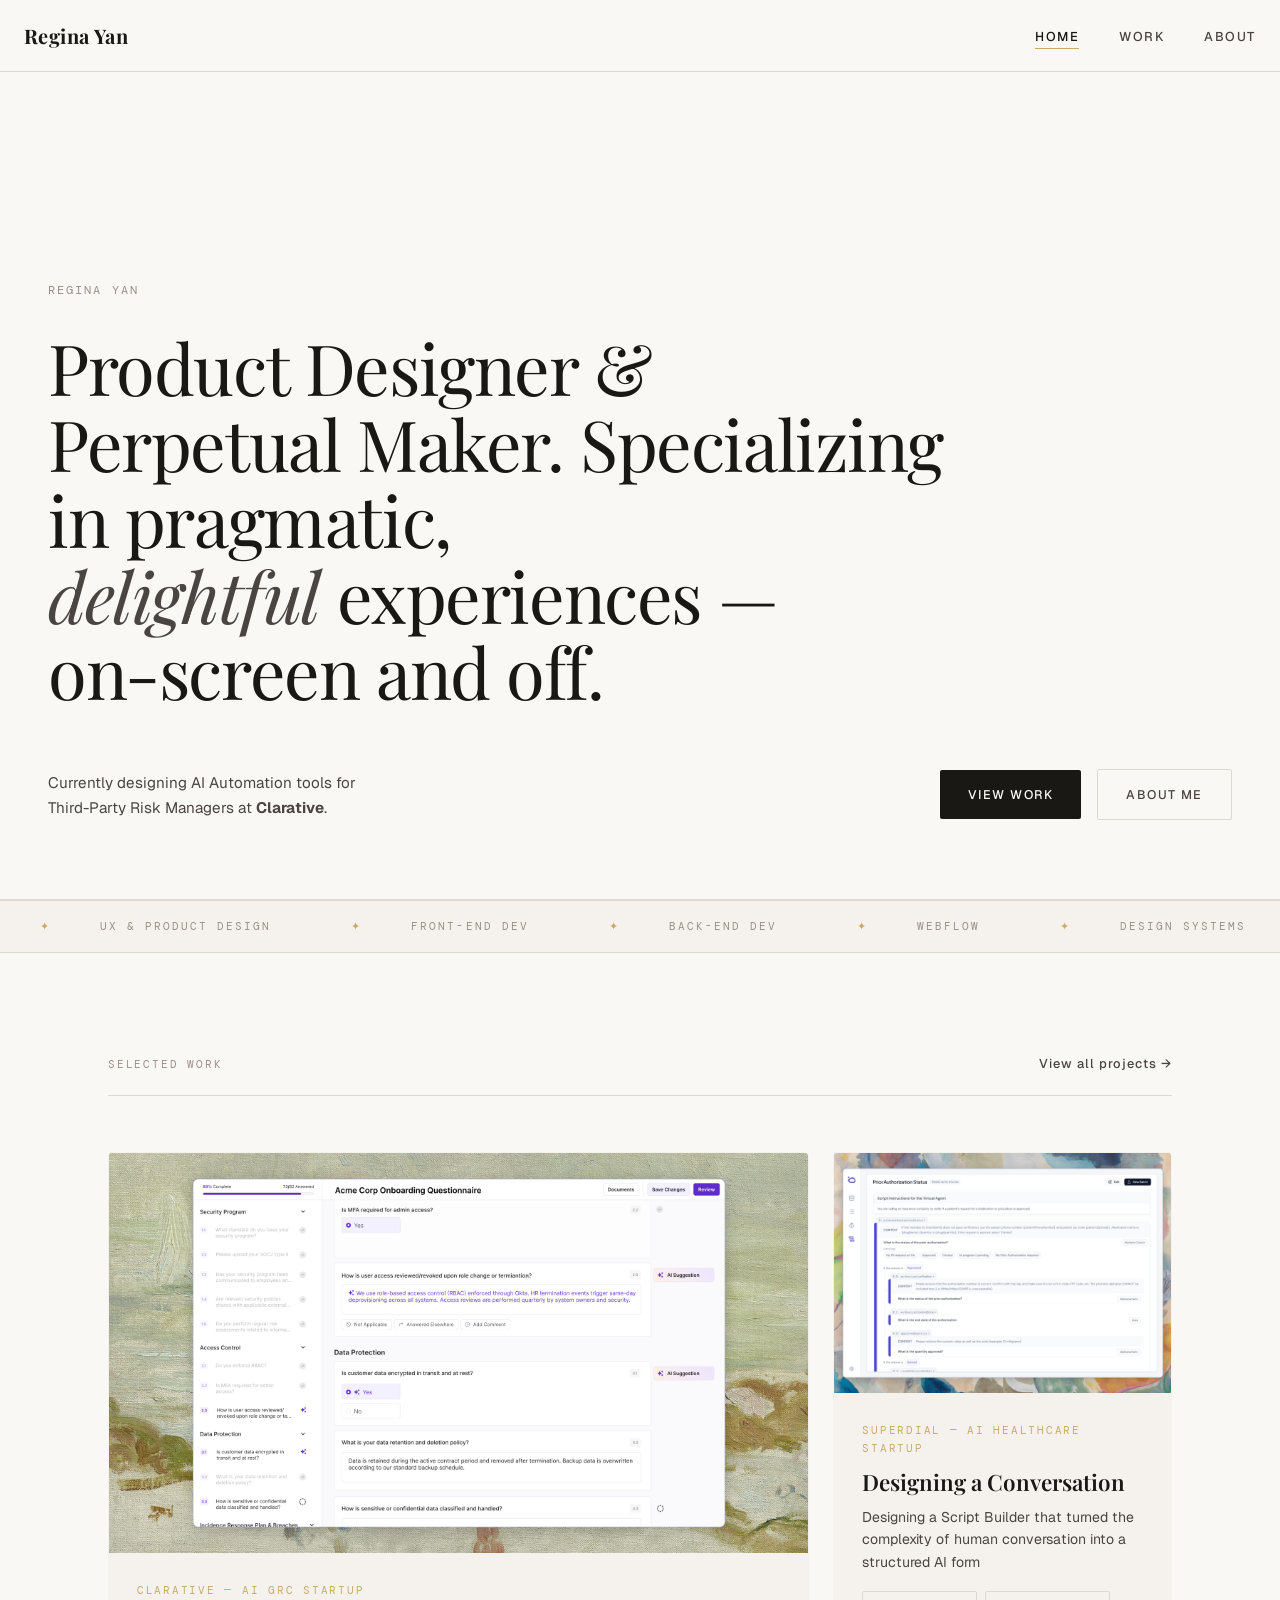
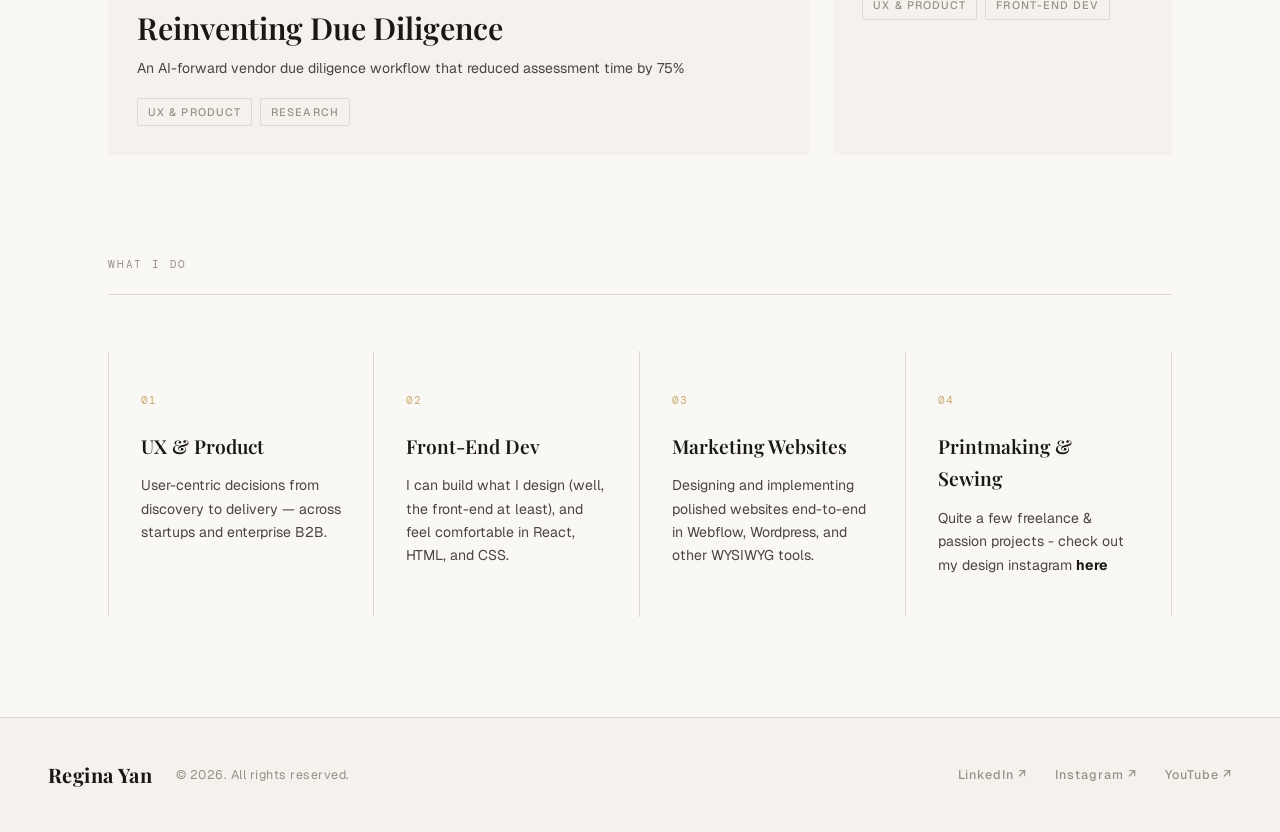
==== index.html @ dd15df9b "cleanup" ====
<!DOCTYPE html>
<html lang="en">
<head>
  <meta charset="UTF-8" />
  <meta name="viewport" content="width=device-width, initial-scale=1.0" />
  <title>Regina Yan — Product Designer</title>
  <link rel="preconnect" href="https://fonts.googleapis.com" />
  <link rel="preconnect" href="https://fonts.gstatic.com" crossorigin />
  <link href="https://fonts.googleapis.com/css2?family=Playfair+Display:ital,wght@0,400;0,600;0,700;1,400;1,600&family=Geist:wght@300;400;500&family=DM+Mono:wght@400&display=swap" rel="stylesheet" />
  <link rel="stylesheet" href="style.css" />
</head>
<body>

  <nav class="nav">
    <a href="index.html" class="nav-logo">Regina Yan</a>
    <ul class="nav-links">
      <li><a href="index.html" class="nav-link active">Home</a></li>
      <li><a href="work.html" class="nav-link">Work</a></li>
      <li><a href="about.html" class="nav-link">About</a></li>
    </ul>
  </nav>

  <!-- HERO -->
  <section class="hero" id="hero">
    <canvas id="oil-canvas" style="position:absolute;inset:0;width:100%;height:100%;pointer-events:none;z-index:0;opacity:0.38;"></canvas>
    <p class="hero-eyebrow" style="position:relative;z-index:1;">Regina Yan</p>
    <h1 class="hero-headline" style="position:relative;z-index:1;">
      Product Designer & Perpetual Maker. Specializing in pragmatic,<br/><em>delightful</em> experiences —<br/>on-screen and off.
    </h1>
    <div class="hero-bottom" style="position:relative;z-index:1;">
      <p class="hero-sub">
        Currently designing AI Automation tools for Third-Party Risk Managers at <a href="https://www.clarative.ai" target="_blank"><b>Clarative</b></a>.
      </p>
      <div class="hero-actions">
        <a href="work.html" class="btn btn-primary">View Work</a>
        <a href="about.html" class="btn btn-ghost">About Me</a>
      </div>
    </div>
  </section>

  <!-- MARQUEE -->
  <div class="marquee-strip">
    <div class="marquee-track">
      <span class="marquee-item"><span>✦</span> UX & Product Design</span>
      <span class="marquee-item"><span>✦</span> Front-End Dev</span>
      <span class="marquee-item"><span>✦</span> Back-End Dev</span>
      <span class="marquee-item"><span>✦</span> Webflow</span>
      <span class="marquee-item"><span>✦</span> Design Systems</span>
      <span class="marquee-item"><span>✦</span> Illustration</span>
      <span class="marquee-item"><span>✦</span> Startups & Enterprise</span>
      <span class="marquee-item"><span>✦</span> UX & Product Design</span>
      <span class="marquee-item"><span>✦</span> Front-End Dev</span>
      <span class="marquee-item"><span>✦</span> Back-End Dev</span>
      <span class="marquee-item"><span>✦</span> Webflow</span>
      <span class="marquee-item"><span>✦</span> Design Systems</span>
      <span class="marquee-item"><span>✦</span> Illustration</span>
      <span class="marquee-item"><span>✦</span> Startups & Enterprise</span>
    </div>
  </div>

  <!-- FEATURED WORK -->
  <section class="section">
    <div class="section-header">
      <span class="section-tag">Selected Work</span>
      <a href="work.html" class="section-link">View all projects →</a>
    </div>
    <div class="cards-grid">

      <a href="case-study-due-diligence.html" class="card card--featured fade-up">
        <div class="card-img">
          <img src="assets/card-duediligence.png" alt="Reinventing Due Diligence" />
        </div>
        <div class="card-body">
          <span class="card-company">Clarative — AI GRC Startup</span>
          <h3 class="card-title">Reinventing Due Diligence</h3>
          <p class="card-desc">An AI-forward vendor due diligence workflow that reduced assessment time by 75%</p>
          <div class="card-tags">
            <span class="card-tag">UX & Product</span>
            <span class="card-tag">Research</span>
          </div>
        </div>
      </a>

      <a href="case-study-superdial.html" class="card fade-up" style="transition-delay:0.1s">
        <div class="card-img">
          <img src="assets/card-script.png" alt="Designing a Conversation" />
        </div>
        <div class="card-body">
          <span class="card-company">SuperDial — AI Healthcare Startup</span>
          <h3 class="card-title">Designing a Conversation</h3>
          <p class="card-desc">Designing a Script Builder that turned the complexity of human conversation into a structured AI form</p>
          <div class="card-tags">
            <span class="card-tag">UX & Product</span>
            <span class="card-tag">Front-End Dev</span>
          </div>
        </div>
      </a>

    </div>
  </section>

  <!-- EXPERTISE -->
  <section class="section" style="padding-top: 0;">
    <div class="section-header">
      <span class="section-tag">What I Do</span>
    </div>
    <div class="expertise-grid">
      <div class="expertise-item fade-up">
        <span class="expertise-num">01</span>
        <h4>UX & Product</h4>
        <p>User-centric decisions from discovery to delivery — across startups and enterprise B2B.</p>
      </div>
      <div class="expertise-item fade-up" style="transition-delay:0.05s">
        <span class="expertise-num">02</span>
        <h4>Front-End Dev</h4>
        <p>I can build what I design (well, the front-end at least), and feel comfortable in React, HTML, and CSS.</p>
      </div>
      <div class="expertise-item fade-up" style="transition-delay:0.1s">
        <span class="expertise-num">03</span>
        <h4>Marketing Websites</h4>
        <p>Designing and implementing polished websites end-to-end in Webflow, Wordpress, and other WYSIWYG tools.</p>
      </div>
      <div class="expertise-item fade-up" style="transition-delay:0.15s">
        <span class="expertise-num">04</span>
        <h4>Printmaking & Sewing</h4>
        <p>Quite a few freelance & passion projects - check out my design instagram <a class="link" href="https://www.instagram.com/designbyregina" target="_blank"><b>here</b></a></p>
      </div>
    </div>
  </section>

  <footer class="footer">
    <div class="footer-left">
      <span class="nav-logo">Regina Yan</span>
      <p>© 2026. All rights reserved.</p>
    </div>
    <div class="footer-links">
      <a href="https://www.linkedin.com/in/reginayan/" target="_blank">LinkedIn ↗</a>
      <a href="https://www.instagram.com/designbyregina" target="_blank">Instagram ↗</a>
      <a href="https://www.youtube.com/@reginayan" target="_blank">YouTube ↗</a>
    </div>
  </footer>

  <script src="main.js"></script>

  <!-- PAINTBRUSH CURSOR -->
  <div id="brush-cursor" style="position:fixed;pointer-events:none;z-index:9999;display:none;width:34px;height:67px;transform-origin:17px 67px;"><svg width="34" height="67" viewBox="0 0 34 67" fill="none" xmlns="http://www.w3.org/2000/svg">
<g clip-path="url(#clip0_990_1421)">
<path d="M20.8175 57.8287C20.8015 57.6128 20.776 57.3981 20.7771 57.1823C20.7771 57.1315 20.8653 57.0818 20.9301 57.0141C20.8069 56.9019 20.5954 56.8205 20.6347 56.5623C20.6623 56.3836 20.64 56.1974 20.64 55.9742C20.5635 55.9445 20.4339 55.9043 20.3149 55.8451C20.2139 55.7943 20.1682 55.7213 20.3 55.6409C20.4796 55.5298 20.5635 55.4166 20.3297 55.259C20.2872 55.2305 20.3138 55.0993 20.3074 54.9903C20.2384 54.9448 20.1406 54.8792 20.012 54.7946C20.0875 54.7406 20.1523 54.6952 20.216 54.6486C20.2575 54.6179 20.2979 54.5841 20.3382 54.5523C20.2894 54.5174 20.2405 54.4836 20.1927 54.4465C20.131 54.4 20.0694 54.3513 19.9897 54.2889C20.1247 54.2307 20.2012 54.1979 20.2777 54.1651C20.2745 54.1408 20.2713 54.1165 20.2681 54.0911C20.097 54.0488 19.926 54.0065 19.6805 53.9451C19.8781 53.8435 19.995 53.7832 20.1204 53.7177C20.0088 53.5812 19.9164 53.4437 19.7974 53.7335C19.7825 53.6679 19.7868 53.6214 19.7687 53.6108C19.6975 53.5685 19.6189 53.5368 19.5434 53.5008C19.6178 53.4437 19.7145 53.4013 19.7623 53.3273C19.9164 53.0935 19.6582 53.1178 19.5647 53.0406C19.6412 52.9242 19.7177 52.8089 19.8314 52.6375C19.6773 52.6862 19.5902 52.7148 19.5402 52.7306C19.4595 52.6153 19.3989 52.5286 19.3405 52.445C19.4085 52.4006 19.4775 52.3561 19.5466 52.3117C19.4945 52.2472 19.4446 52.1816 19.3915 52.1192C19.3288 52.0451 19.2629 51.9732 19.1832 51.8843C19.2385 51.8642 19.3054 51.8399 19.3808 51.8134C19.3638 51.788 19.3522 51.7658 19.3362 51.7478C19.2151 51.6029 19.0769 51.4686 18.9813 51.3088C18.9526 51.2612 19.0174 51.0951 19.0791 51.0666C19.2863 50.9682 19.197 50.8486 19.1067 50.7608C18.9643 50.6233 18.7943 50.5133 18.6041 50.3662C18.7114 50.3271 18.7847 50.3006 18.8825 50.2657C18.3172 50.107 18.2173 49.8743 18.4309 49.5643C18.3586 49.5389 18.2917 49.5146 18.2237 49.4903C18.2609 49.4046 18.2938 49.3295 18.3342 49.2364C18.2173 49.2163 18.1259 49.2004 18.009 49.1803C18.077 49.0703 18.1355 48.9751 18.1674 48.9243C18.0855 48.6905 18.0122 48.4768 17.9293 48.2409C17.8581 48.1975 17.7508 48.133 17.6042 48.0441C17.4235 48.3647 17.109 48.0262 16.8455 48.1192C16.855 48.2145 16.8625 48.2959 16.872 48.3911C16.6531 48.2769 16.4119 48.3185 16.1484 48.516C16.0315 48.1044 15.8264 48.4461 15.6554 48.4345C15.6373 48.5794 15.6203 48.7053 15.6044 48.8323C15.377 48.8481 15.2112 48.5488 14.9551 48.7709C15.1474 48.8503 15.2622 48.9201 15.1124 49.1454C15.0688 49.211 15.1219 49.3951 14.9934 49.4945C14.9774 49.5072 15.0072 49.5844 15.0231 49.6289C15.0359 49.6648 15.0837 49.7177 15.0752 49.7262C14.8361 49.9896 14.9987 50.3398 14.8754 50.6328C14.7915 50.8338 14.9806 51.0359 15.1559 50.9957C15.2282 51.2654 15.2994 51.5352 15.378 51.8272C15.4163 51.8346 15.4907 51.8483 15.6012 51.8695C15.4333 51.9626 15.2803 52.0462 15.5013 52.2049C15.5172 52.2154 15.5055 52.2726 15.4981 52.3054C15.4641 52.4503 15.5002 52.482 15.6277 52.5392C15.7287 52.5846 15.8721 52.6756 15.8796 52.7581C15.8913 52.8787 15.7999 53.0099 15.7531 53.1316C15.785 53.1919 15.8403 53.2903 15.8881 53.3918C15.9646 53.5526 16.0496 53.7124 16.107 53.8795C16.158 54.0276 16.1697 54.1895 16.2154 54.3408C16.261 54.491 16.3344 54.6338 16.3822 54.784C16.4088 54.8676 16.4088 54.9596 16.4236 55.0739C16.5256 55.0781 16.6436 55.0845 16.8115 55.0919C16.4598 55.3384 16.8359 55.4939 16.8423 55.6991C16.8465 55.8324 17.0282 55.953 17.0548 56.0937C17.0941 56.2947 17.0644 56.5095 17.0644 56.6935C17.1674 56.9443 17.4044 57.1146 17.3492 57.4267C17.3066 57.6636 17.499 57.9577 17.7072 58.018C17.6658 58.164 17.6244 58.31 17.6042 58.383C17.7444 58.5374 17.8688 58.6475 17.9538 58.7818C17.991 58.84 17.9442 58.949 17.9389 59.0347C17.9304 59.1595 17.9134 59.2854 17.9208 59.4092C17.9272 59.5097 17.9655 59.608 17.9995 59.7498C18.3852 59.8016 18.2502 60.2036 18.3204 60.4649C18.3735 60.6617 18.3905 60.8299 18.5828 60.9516C18.721 61.0383 18.8432 61.1759 18.6753 61.3599C18.6455 61.3927 18.6349 61.4615 18.6423 61.508C18.6753 61.6995 18.6944 61.8995 18.7709 62.074C18.8049 62.1502 18.9654 62.1713 19.1917 62.2866C19.1173 62.3152 19.044 62.3448 18.9494 62.3819C19.0217 62.4125 19.0961 62.4432 19.1864 62.4802C19.1386 62.5173 19.1014 62.5469 19.0397 62.5956C19.1386 62.6188 19.2183 62.6368 19.3351 62.6643C19.23 62.804 19.1364 62.9267 19.0408 63.0536C19.1503 63.1224 19.2427 63.1795 19.3543 63.2483C19.0344 63.4683 19.299 63.645 19.3649 63.8365C19.3925 63.9179 19.4297 64.0026 19.4276 64.0851C19.4255 64.1771 19.3851 64.2681 19.3617 64.3591C19.3893 64.3728 19.4159 64.3876 19.4435 64.4014C19.3203 64.5156 19.197 64.631 19.0727 64.7452L19.0472 64.6627C18.8527 64.7008 18.6561 64.7283 18.4649 64.7791C18.2864 64.8267 18.1185 64.9134 17.9389 64.9557C17.5149 65.0562 17.0867 65.1387 16.6616 65.234C16.5968 65.2488 16.5405 65.3017 16.4768 65.3271C16.1516 65.4572 15.836 65.3271 15.5257 65.2657C15.3206 65.2255 15.2155 65.0679 15.2537 64.832C15.2633 64.7727 15.1868 64.6849 15.1304 64.632C15.0369 64.5453 14.9275 64.4754 14.818 64.394C14.8659 64.3146 14.9105 64.2427 14.9604 64.1602C14.9062 64.1263 14.851 64.0914 14.7713 64.0406C14.8372 63.9327 14.9211 63.8418 14.9487 63.736C14.9764 63.6323 14.9881 63.4577 14.9317 63.4154C14.8435 63.3509 14.6916 63.3721 14.5109 63.3509C14.3962 63.2261 14.427 62.7891 14.6459 62.4961C14.5535 62.4305 14.4663 62.3522 14.3654 62.3004C14.1188 62.1745 14.0902 61.8741 14.3271 61.6847C14.2251 61.5207 14.088 61.3663 14.0285 61.1854C13.9446 60.9315 13.8011 60.722 13.6662 60.4999C13.6322 60.4448 13.7097 60.3221 13.7246 60.2671C13.5897 60.1624 13.4069 60.0513 13.2794 59.8958C13.2507 59.8609 13.4122 59.6694 13.5079 59.516C13.29 59.5573 13.0733 59.5975 12.78 59.6535C12.9022 59.8715 13.0063 60.0587 13.1126 60.247C12.7608 60.5443 12.7577 60.5951 13.0329 61.0203C13.0552 61.0553 13.0201 61.1801 12.984 61.1928C12.7821 61.27 12.8352 61.3631 12.9351 61.489C13.0456 61.6276 13.1583 61.7778 12.9532 61.9619C13.2029 62.0021 13.1827 62.184 13.1816 62.3491C13.1816 62.3554 13.0584 62.3618 12.9266 62.3755C12.9596 62.6252 13.0127 62.9034 13.0297 63.1837C13.0403 63.352 13.2454 63.5678 12.9404 63.6831C13.2018 64.0354 13.1965 64.0639 12.8119 64.1496C12.8512 64.2374 12.8692 64.3379 12.9277 64.3972C13.1402 64.6098 13.1306 64.6796 12.8565 64.7865C12.8873 64.9451 12.9032 65.107 12.9553 65.2572C12.9744 65.3133 13.0764 65.3419 13.1381 65.381C13.052 65.4297 12.9585 65.4836 12.866 65.5376C12.934 65.6233 13.001 65.71 13.0913 65.8232C12.9659 65.8475 12.8756 65.8655 12.764 65.8867C12.7587 65.9745 12.7555 66.0602 12.746 66.1459C12.7268 66.331 12.6556 66.4347 12.4346 66.4431C12.0234 66.459 11.6143 66.514 11.2041 66.5574C10.9172 66.587 10.6303 66.6156 10.3445 66.6589C10.0374 66.7055 9.73137 66.769 9.42641 66.8261C9.40941 66.8293 9.39347 66.8515 9.37965 66.8483C8.83135 66.7256 8.31387 67.007 7.773 66.97C7.70712 66.9657 7.64337 66.9277 7.57748 66.9245C7.50735 66.9202 7.43616 66.9361 7.36496 66.9456C7.22045 66.9657 7.07594 66.988 6.9633 67.0049C6.88254 66.8377 6.80604 66.7087 6.75822 66.5701C6.73378 66.4992 6.76247 66.4114 6.7646 66.331C6.76672 66.2316 6.7646 66.1311 6.7646 65.9808C6.7561 65.984 6.81454 65.9607 6.8496 65.947C6.88255 65.6751 6.91124 65.4127 6.9463 65.1525C6.95161 65.1123 7.00899 65.0689 6.99943 65.0404C6.88573 64.6764 7.09507 64.3094 6.94418 63.9243C6.85917 63.7074 6.73803 63.4017 6.95374 63.1277C7.01643 63.0483 6.96118 62.8791 6.96755 62.7521C6.96968 62.7045 6.97924 62.6474 7.00687 62.6125C7.20132 62.367 7.21408 62.1597 7.05894 61.8804C7.02706 61.8233 7.026 61.7461 7.02493 61.6773C7.02281 61.4361 7.07063 61.1896 6.86342 60.9875C6.82198 60.9473 6.86129 60.8215 6.87086 60.7358C6.87829 60.6691 6.8953 60.6035 6.90911 60.5379C6.9208 60.4829 6.91974 60.3909 6.94949 60.3782C7.28208 60.2417 7.07381 60.1275 6.96543 59.9624C6.87617 59.8291 6.87511 59.6377 6.84535 59.516C6.98243 59.3795 7.08763 59.2759 7.2417 59.1225C7.06744 59.1098 6.96755 59.1309 6.91761 59.0907C6.85598 59.041 6.78479 58.9067 6.81029 58.8654C6.90061 58.7162 7.03025 58.5914 7.14713 58.4549C6.79966 58.3322 6.7646 58.1947 6.96224 58C6.93674 57.5684 6.89317 57.1791 6.90167 56.7909C6.9038 56.684 7.06 56.5814 7.18751 56.4259C7.04831 56.4354 6.94737 56.4428 6.81029 56.4523C6.85492 56.3677 6.9123 56.2958 6.93143 56.2143C6.95055 56.1339 6.93249 56.044 6.92611 55.9583C6.92399 55.9265 6.88786 55.8874 6.89848 55.8652C7.0685 55.4992 6.89211 55.1162 6.94099 54.7681C6.99412 54.3862 6.92718 54.0118 6.99412 53.6298C7.06425 53.2321 6.98456 52.8227 6.85917 52.4048C6.75078 52.043 6.6764 51.6452 6.58821 51.2633C6.53401 51.0285 6.60521 50.7926 6.5797 50.5672C6.55739 50.3705 6.42031 50.1864 6.32362 49.9759C6.30874 49.9812 6.34487 49.9716 6.37675 49.9536C6.41394 49.9325 6.44582 49.9039 6.48088 49.8775C6.44901 49.8468 6.41819 49.7918 6.38525 49.7907C6.22374 49.7854 6.19292 49.6923 6.18123 49.5548C6.15679 49.2766 6.20354 48.9846 5.94852 48.7561C5.89008 48.7032 5.97402 48.4927 6.00165 48.3636C6.00484 47.9563 5.54792 47.6855 5.67543 47.202C5.62124 47.1925 5.55855 47.1819 5.46398 47.165C5.55642 47.0264 5.63612 46.9048 5.71156 46.7916C5.55111 46.6816 5.42041 46.5927 5.29077 46.5038C5.28758 46.5091 5.26952 46.544 5.22702 46.6234C5.14626 46.2267 5.07719 45.8807 5.00706 45.5337C5.06125 45.5136 5.10694 45.4967 5.18558 45.4681C5.03681 45.2999 4.90292 45.1508 4.76479 44.9942C4.9975 44.7985 4.50445 44.7668 4.61602 44.5605C4.65853 44.5742 4.70847 44.5901 4.7616 44.607C4.77541 44.3605 4.78923 44.1267 4.80517 43.858C4.66065 43.858 4.53951 43.8665 4.4205 43.8538C4.37056 43.8485 4.32593 43.7977 4.27918 43.767C4.31849 43.7142 4.34718 43.6443 4.39925 43.6126C4.5969 43.4888 4.79985 43.3714 5.006 43.2624C5.09738 43.2138 5.20045 43.1863 5.30033 43.1556C5.47991 43.0995 5.66056 43.0477 5.8412 42.9958C5.94108 42.9673 6.04097 42.9408 6.14191 42.9133C6.20142 42.8975 6.2758 42.9006 6.32043 42.8657C6.46601 42.7504 6.57971 42.5653 6.81241 42.7123C6.83898 42.7292 6.94099 42.6806 6.96756 42.6383C7.15351 42.3315 7.42872 42.2923 7.74963 42.3505C7.79638 42.359 7.85376 42.3019 7.90795 42.2786C8.40525 42.0744 8.90149 41.8681 9.40091 41.6692C9.47104 41.6417 9.58899 41.6174 9.63043 41.6544C9.83976 41.8353 9.98534 41.6724 10.1479 41.5857C10.1777 41.5698 10.2138 41.5465 10.2435 41.5497C10.4678 41.5708 10.6909 41.5984 10.9141 41.6227C10.9842 41.3222 11.0479 41.3032 11.2775 41.4989C11.3104 41.5264 11.3763 41.5391 11.4177 41.5264C11.457 41.5148 11.5038 41.4672 11.5134 41.428C11.5792 41.135 11.677 41.0652 12.0383 41.0842C12.017 41.1382 11.9979 41.1868 11.9565 41.2947C12.1955 41.2334 12.3879 41.1837 12.6355 41.1191C12.526 41.0779 12.4601 41.0535 12.3528 41.0123C12.4463 40.9626 12.5143 40.8959 12.5717 40.9044C12.6695 40.9171 12.7747 40.9604 12.8522 41.0207C13.0849 41.1995 13.0924 41.2027 13.1806 41.0144C13.3602 40.9848 13.4845 40.9636 13.6513 40.9361C13.5684 40.8345 13.5164 40.77 13.4611 40.7013C13.5546 40.6484 13.6545 40.5912 13.7533 40.5341L13.7459 40.5267C13.7969 40.7415 13.9616 40.7848 14.1305 40.7235C14.2209 40.6907 14.2751 40.5574 14.3112 40.4474C14.4387 40.3881 14.563 40.3151 14.6958 40.2739C14.7745 40.2495 14.8701 40.2686 14.9562 40.2802C14.9849 40.2834 15.0231 40.3458 15.0348 40.3394C15.2845 40.2093 15.5364 40.4526 15.7616 40.35C15.9019 40.2855 16.0283 40.1258 16.0921 39.9787C16.159 39.8274 16.2164 39.783 16.3248 39.9004C16.4789 40.0686 16.6563 40.0781 16.8869 40.0242C16.8179 39.9004 16.752 39.7841 16.6893 39.6709C16.9879 39.564 17.0314 39.5926 17.1898 39.8697C17.3343 40.1205 17.346 40.3976 17.4097 40.6663C17.4565 40.8631 17.4193 41.1107 17.6998 41.1921C17.7243 41.1995 17.703 41.3603 17.703 41.5127C17.7115 41.5158 17.7859 41.5476 17.8146 41.5592C17.8953 41.7369 17.9601 41.8808 18.043 42.0638C18.1312 42.3611 18.0717 42.7536 18.433 43.0244C18.3522 43.0593 18.3002 43.0815 18.2003 43.1238C18.3267 43.1799 18.4139 43.2169 18.5127 43.2603C18.5945 43.4454 18.5414 43.7469 18.9069 43.7734C18.8389 43.9289 18.7752 44.077 18.7082 44.2315C19.078 44.3722 19.1503 44.515 19.0291 44.8175C19.3458 44.8979 19.1226 45.0947 19.1205 45.264C19.1789 45.282 19.2416 45.301 19.3118 45.3222C19.2565 45.4385 19.1248 45.5549 19.3723 45.63C19.435 45.6491 19.4414 45.8585 19.469 45.9823C19.4807 46.0362 19.4669 46.1336 19.4903 46.142C19.8378 46.2658 19.7283 46.5768 19.7496 46.8117C19.7708 47.0423 19.8123 47.2063 19.9876 47.2116C20.062 47.4411 20.1279 47.6263 20.1799 47.8146C20.2065 47.9119 20.3924 48.0283 20.1608 48.115C20.147 48.1203 20.1374 48.1912 20.1523 48.2081C20.266 48.3351 20.3861 48.4557 20.5189 48.5932C20.3319 48.7741 20.453 49.065 20.5784 49.1465C20.8302 49.3062 20.6549 49.5263 20.742 49.705C20.8345 49.8955 20.8855 50.0869 21.064 50.2266C21.1161 50.2668 21.1023 50.3842 21.132 50.4614C21.1788 50.5842 21.2064 50.7354 21.2956 50.8158C21.4678 50.9724 21.7217 50.8412 21.7547 50.5757C21.7749 50.4159 21.8535 50.3133 21.9906 50.3239C22.2722 50.3451 22.3529 50.2086 22.3455 50.0721C22.6175 49.7632 22.8364 49.5146 23.0553 49.265C23.0394 49.2491 23.0234 49.2332 23.0075 49.2173C23.101 49.2078 23.1945 49.1972 23.288 49.1877L23.2296 49.1317C23.4485 48.8439 23.6674 48.5551 23.8884 48.2642C23.6929 48.0579 23.8926 47.5797 23.372 47.603C23.44 47.4559 23.4889 47.348 23.5239 47.2729C23.4687 47.1407 23.4219 47.0222 23.3698 46.9058C23.3178 46.7916 23.2583 46.6794 23.202 46.5673L23.0798 46.6604C23.1733 46.5969 23.2678 46.5335 23.3497 46.4784C22.8513 46.1092 22.9331 45.4724 22.5846 45.0175C22.5952 45.0122 22.5474 45.0334 22.4932 45.0577C22.4719 44.9942 22.4549 44.9307 22.4294 44.8715C22.4209 44.8514 22.3933 44.8398 22.3551 44.8091C22.4199 44.7678 22.4741 44.734 22.5283 44.6991C22.5091 44.6927 22.4911 44.6874 22.4719 44.6811C22.5049 44.5309 22.5389 44.3817 22.5793 44.1997C22.5028 44.1595 22.3752 44.0918 22.2467 44.0241C22.2956 43.9522 22.3455 43.8792 22.3954 43.8051C22.3859 43.7914 22.3763 43.7776 22.3667 43.7628C22.2945 43.7956 22.2233 43.8284 22.066 43.9014C22.1425 43.6941 22.2116 43.5597 22.2392 43.4169C22.2594 43.3121 22.2275 43.1979 22.2127 43.0879C22.2042 43.0233 22.1861 42.9599 22.167 42.8731C22.1404 42.871 22.0724 42.8668 21.9874 42.8615C21.9757 42.7938 21.964 42.7261 21.9523 42.6573C21.9385 42.6573 21.9247 42.6552 21.9109 42.6541C21.8886 42.7187 21.8673 42.7843 21.8365 42.8742C21.76 42.7546 21.574 42.7166 21.675 42.5335C21.7047 42.4785 21.7462 42.4288 21.7759 42.3727C21.8227 42.2839 21.8652 42.1908 21.912 42.0924C21.4157 41.9877 21.3934 41.9326 21.6112 41.4598C21.4338 41.2376 21.2574 41.0176 21.0895 40.807C21.1915 40.7288 21.2818 40.66 21.3732 40.5902C21.2234 40.496 21.1033 40.4209 20.9599 40.3299C21.0172 40.2823 21.0587 40.2474 21.1278 40.1892C20.9652 40.1765 21.0024 39.8856 20.7718 39.9914L20.7718 39.7502C20.7718 39.7502 20.7133 39.7312 20.6506 39.7111C20.6985 39.6275 20.7431 39.5481 20.8037 39.4423C20.691 39.4233 20.6188 39.4117 20.5083 39.3926C20.5444 39.2847 20.5773 39.1863 20.6177 39.0636C20.5784 39.0181 20.52 38.9494 20.4318 38.8478C20.7293 38.7653 21.0215 38.7177 21.284 38.6024C21.539 38.4913 21.8344 38.4712 22.0384 38.2152C22.1574 38.066 22.3933 38.0036 22.5814 37.9137C22.8821 37.7709 23.1903 37.6429 23.4899 37.4958C23.5951 37.444 23.7279 37.3784 23.7715 37.2842C23.8576 37.097 23.9362 37.1456 24.018 37.1827C24.2061 37.1012 24.3921 37.0124 24.5844 36.9404C24.7374 36.8833 24.9021 36.8568 25.0562 36.8008C25.2294 36.7384 25.6629 36.8685 25.715 37.0092C25.8011 36.9796 25.8871 36.9499 25.9743 36.9203C25.8978 37.1129 25.7692 37.2102 25.8712 37.4672C25.9573 37.6852 25.9775 37.8481 26.2761 37.8968C26.1995 37.9634 26.123 38.029 26.0561 38.0872C26.1209 38.175 26.1942 38.2744 26.2654 38.3696C26.3111 38.3485 26.3632 38.3242 26.4163 38.2998C26.4344 38.3379 26.4737 38.4035 26.4663 38.4098C26.3983 38.4648 26.3217 38.5093 26.2272 38.5696C26.2867 38.6013 26.3483 38.6331 26.4163 38.669C26.3249 38.7325 26.2335 38.796 26.1517 38.8531C26.2729 38.9684 26.3834 39.0721 26.479 39.162C26.4131 39.271 26.3568 39.3641 26.2718 39.5058L26.8414 39.5058L26.8414 40.039C26.8743 40.0464 26.9327 40.058 26.9487 40.0623C26.971 40.5119 27.056 40.9097 27.3588 41.2006C27.3673 41.3286 27.3758 41.4481 27.3875 41.6058C27.3769 41.61 27.3015 41.6364 27.1729 41.6819C27.2813 41.7549 27.3503 41.8131 27.43 41.8501C27.5055 41.885 27.5905 41.8988 27.6415 41.9125C27.5767 42.0723 27.5289 42.1887 27.498 42.2648C27.6967 42.4352 27.8455 42.5642 28.0134 42.7081C27.955 42.7261 27.8901 42.7451 27.8328 42.7631C27.803 42.8848 27.7743 43.0043 27.7531 43.09C27.8689 43.4825 27.9815 43.8654 28.1027 44.277C28.1685 44.2928 28.2929 44.3246 28.3991 44.351C28.3726 44.5531 28.3502 44.7255 28.3258 44.9138C28.4395 44.8948 28.5128 44.8831 28.5766 44.8726C28.635 45.2428 28.6913 45.5972 28.7508 45.9685C28.7848 45.9749 28.8422 45.9876 28.9113 46.0013C28.7902 46.2616 28.8794 46.4012 29.1642 46.4213C28.9867 46.5927 28.9931 47.0254 29.1876 47.2528C29.1313 47.2994 29.0739 47.347 29.0048 47.4041C28.9559 47.3216 28.9198 47.2592 28.8614 47.1618C28.8242 47.2877 28.7987 47.3745 28.7657 47.4887C28.9719 47.5237 29.1653 47.5554 29.3576 47.5882C29.6572 47.6781 29.7667 47.9383 29.7539 48.2779C29.7274 48.2885 29.6647 48.3128 29.6031 48.3372C29.7221 48.4736 29.8421 48.6112 29.9718 48.7593C29.9144 48.8048 29.8708 48.8386 29.8018 48.8936C29.8974 48.9296 29.9643 48.955 29.9696 48.9571C29.9696 49.1295 29.9696 49.2639 29.9696 49.3983C29.9101 49.3274 29.8506 49.2586 29.7784 49.1761C29.7167 49.2501 29.6711 49.3052 29.5935 49.3983C29.7252 49.4469 29.8262 49.485 29.9271 49.522C29.7327 49.7802 30.0005 49.9092 30.1216 50.0954C30.1386 49.9843 30.1556 49.8732 30.1779 49.7294C30.2672 49.7886 30.3362 49.8341 30.4542 49.9113C30.4627 49.8764 30.4797 49.8077 30.4967 49.7389C30.5307 49.7601 30.5636 49.7802 30.5976 49.8013C30.5636 49.9589 30.5296 50.1155 30.4914 50.2932C30.5371 50.3059 30.6136 50.3271 30.7623 50.3683C30.621 50.399 30.5509 50.4149 30.4712 50.4318C30.4553 50.6963 30.5243 50.8984 30.8219 50.9713C30.791 51.0327 30.7602 51.093 30.7167 51.1808C30.8367 51.203 30.9345 51.22 31.0344 51.2379C31.0152 51.2982 31.0971 51.7447 31.1364 51.823C31.1481 51.8462 31.1619 51.8695 31.1661 51.8949C31.2079 52.1389 31.3436 52.3054 31.5731 52.3942C31.4977 52.463 31.4339 52.5201 31.35 52.5963C31.4637 52.664 31.571 52.7264 31.69 52.7973C31.6741 52.866 31.656 52.9412 31.6411 53.0057C31.7814 53.1601 31.9163 53.3093 32.0683 53.4765C31.9535 53.5452 31.8334 53.6172 31.6783 53.7113C31.8419 53.7335 31.9716 53.7515 32.149 53.7769C32.0247 53.8541 31.9397 53.907 31.8547 53.9599C31.8632 53.9768 31.8728 53.9938 31.8813 54.0107C31.9525 53.998 32.0226 53.9842 32.1203 53.9663C31.9376 54.3048 32.3679 54.3598 32.3594 54.6275C32.3477 54.638 32.3116 54.6698 32.3286 54.655C32.4211 54.9025 32.505 55.1099 32.5751 55.3214C32.5996 55.3955 32.5911 55.4812 32.5964 55.5616C32.5964 55.5785 32.5815 55.5997 32.5879 55.6124C32.6814 55.8017 32.7855 55.9869 32.8695 56.1804C32.9109 56.2767 32.9694 56.4481 32.93 56.4819C32.6548 56.721 32.8939 56.738 33.0661 56.7813C32.9449 56.9093 32.913 56.9813 33.0724 57.1135C33.2371 57.25 33.3402 57.4669 33.4528 57.6573C33.5432 57.8107 33.608 57.9778 33.6951 58.1608C33.6611 58.1767 33.5974 58.2063 33.5835 58.2127C33.6739 58.4645 33.761 58.7057 33.8524 58.9606C33.8513 58.9606 33.7801 58.9765 33.6526 59.004C33.7387 59.0897 33.7961 59.1426 33.8481 59.1997C33.9013 59.2589 33.9491 59.3224 33.999 59.3838C33.9172 59.4102 33.8364 59.4367 33.7057 59.479C33.7004 59.5128 33.6845 59.6038 33.6686 59.6958C33.5474 59.6377 33.422 59.5149 33.3572 59.7562C33.3498 59.7858 33.2488 59.7911 33.1904 59.8048C32.9364 59.8683 32.6835 59.9307 32.4296 59.9921C32.4041 59.9984 32.3573 59.9899 32.3531 60.0005C32.2277 60.3486 31.9259 60.1053 31.724 60.1899C31.6613 60.2163 31.5635 60.2375 31.5487 60.283C31.4424 60.6109 31.0652 60.594 30.926 60.5591C30.6731 60.4956 30.4903 60.6501 30.2725 60.6205C30.0823 60.594 29.9537 60.6765 29.9282 60.8225C29.8347 60.8437 29.7688 60.8532 29.7072 60.8744C29.2991 61.0161 28.89 61.1526 28.4873 61.3091C28.3226 61.3737 28.143 61.3705 28.0134 61.5789C27.9125 61.7418 27.6287 61.7894 27.429 61.8931C27.3588 61.9301 27.2983 61.9851 27.2281 62.0232C27.1166 62.0835 27.0061 62.1565 26.8849 62.1893C26.5619 62.2761 26.2304 62.3321 25.9084 62.4221C25.6682 62.4898 25.443 62.6305 25.2007 62.6685C24.8745 62.7193 24.6747 63.0103 24.323 63.0325C24.0053 63.0526 23.6971 63.2155 23.3815 63.3022C23.2306 63.3435 23.0712 63.3541 22.8779 63.3837C22.9002 63.1689 22.9257 62.9224 22.9512 62.6685C22.8375 62.6474 22.761 62.6326 22.6834 62.6178C22.7185 62.5268 22.7493 62.4453 22.7801 62.3639C22.762 62.3417 22.744 62.3194 22.7259 62.2983C22.5782 62.3734 22.4294 62.4496 22.2499 62.5405C22.2594 62.4781 22.2499 62.3935 22.2871 62.3385C22.354 62.239 22.4486 62.1576 22.5314 62.0687C22.5144 62.0444 22.4974 62.0211 22.4804 61.9968C22.5389 62.0063 22.5963 62.0169 22.6547 62.0264C22.6643 62.0084 22.6738 61.9904 22.6834 61.9725C22.6196 61.9248 22.5559 61.8772 22.456 61.8032C22.5655 61.7556 22.6451 61.7217 22.7047 61.6953C22.5793 61.6382 22.4305 61.5927 22.3072 61.5101C22.1457 61.4012 22.1053 61.2658 22.2095 61.0627C22.2732 60.9378 22.235 60.7548 22.2169 60.6014C22.2137 60.5771 22.0777 60.5549 22.0033 60.557C21.9513 60.5591 21.9013 60.6046 21.9141 60.5982C21.8344 60.3507 21.7643 60.1338 21.6931 59.9138C21.7164 59.8239 21.7526 59.6916 21.7855 59.5657C21.6591 59.5001 21.5507 59.443 21.3785 59.3531C21.5294 59.3065 21.607 59.2822 21.7154 59.2484C21.6155 59.2177 21.54 59.1944 21.489 59.1796C21.573 59.0643 21.6537 58.9543 21.6994 58.8908C21.5857 58.7585 21.5114 58.6707 21.437 58.5829C21.3977 58.5374 21.3668 58.4803 21.318 58.4496C21.1108 58.3206 21.1086 58.3238 21.3254 58.1513C21.1554 58.0413 20.9843 57.9302 20.8132 57.8202L20.81 57.8212L20.8175 57.8287ZM28.1218 44.3436C27.9539 44.4145 27.8338 44.443 27.7456 44.5118C27.7074 44.5414 27.7063 44.7012 27.7382 44.7202C27.8158 44.7678 27.922 44.7678 28.0145 44.7858C28.0485 44.6462 28.0729 44.5467 28.1218 44.3436ZM30.8144 52.0303L30.876 51.9584C30.8049 51.8928 30.7283 51.7701 30.6656 51.7775C30.5913 51.7859 30.5296 51.9055 30.4128 52.0303L30.8144 52.0303ZM28.4916 46.5885C28.4682 46.6223 28.4448 46.6572 28.4214 46.6911C28.5001 46.7831 28.5787 46.8752 28.6584 46.9693C28.72 46.891 28.7689 46.8297 28.8507 46.7281C28.7211 46.6773 28.6063 46.6329 28.4916 46.5885ZM27.5012 42.7292C27.3461 42.7991 27.2313 42.8509 27.1166 42.9027C27.1166 42.9228 27.1155 42.9419 27.1144 42.962C27.2303 42.9937 27.3472 43.0255 27.4853 43.0635C27.4906 42.9451 27.4949 42.8551 27.5002 42.7303L27.5012 42.7292ZM26.6597 39.7544C26.4907 39.6962 26.3727 39.656 26.2548 39.6148C26.2367 39.6412 26.2197 39.6687 26.2017 39.6952C26.2633 39.783 26.3249 39.8697 26.394 39.9692C26.4779 39.9015 26.5353 39.8549 26.6597 39.7544Z" fill="black"/>
<path d="M21.8646 28.1378C21.9783 28.1917 22.091 28.2457 22.2249 28.3092C22.2493 28.2975 22.3205 28.2637 22.3407 28.2531C22.3779 28.4224 22.4034 28.5409 22.4289 28.6583C22.4554 28.6572 22.482 28.6562 22.5086 28.6551C22.4778 28.6932 22.4459 28.7302 22.4161 28.7694C22.3906 28.8032 22.3683 28.8392 22.3332 28.8931C22.4788 28.9809 22.4948 29.2772 22.7912 29.0888C22.5904 29.3396 22.6828 29.4993 22.8454 29.5702C22.8295 29.7902 22.8178 29.9627 22.804 30.1563L23.1228 30.1563C23.0834 30.2695 23.0537 30.3562 23.0282 30.4292C23.0877 30.5445 23.1483 30.6598 23.211 30.7815C23.0898 30.9053 23.1323 31.1877 23.297 31.2787C23.4405 31.358 23.5871 31.4289 23.6987 31.4871C23.5988 31.7304 23.5595 31.9579 23.4309 32.1134C23.2163 32.3715 23.5255 32.4911 23.4894 32.7333C23.6711 32.6021 23.8039 32.5069 23.9367 32.4107C23.958 32.436 23.9782 32.4604 23.9994 32.4858C23.9622 32.545 23.924 32.6053 23.8517 32.7196C24.0302 32.6899 24.1514 32.6698 24.2736 32.6497C24.1163 32.9925 24.1684 33.4474 24.5254 33.6643C24.4648 33.6875 24.4128 33.7076 24.3394 33.7362C24.3883 33.7923 24.4404 33.8304 24.4563 33.879C24.4701 33.9224 24.4595 34.0028 24.4298 34.0229C24.3873 34.0515 24.2799 34.0663 24.2651 34.044C24.1407 33.8621 24.0483 33.9118 23.9325 34.0546C23.9006 34.0938 23.7986 34.0779 23.721 34.0874C23.7019 34.2186 23.6827 34.3477 23.6636 34.482C23.2152 34.2112 23.1918 34.2144 22.7753 34.591C22.7689 34.5973 22.7625 34.6079 22.7551 34.6079C22.5351 34.61 22.4299 34.7243 22.3991 34.9454C22.3811 34.8724 22.3641 34.7983 22.3428 34.7137C22.2939 34.7211 22.2217 34.7158 22.2142 34.7349C22.092 35.0575 21.8253 34.9401 21.6043 34.9295C21.3525 34.9179 21.1304 34.5148 21.2133 34.2726C21.2483 34.1689 21.2611 34.0419 21.2356 33.9383C21.2016 33.8039 21.1123 33.7309 20.971 33.861C20.9264 33.9023 20.8445 33.9033 20.7808 33.9224C20.7925 33.8706 20.8159 33.8166 20.8127 33.7658C20.8074 33.6717 20.8127 33.5627 20.7659 33.4887C20.614 33.2453 20.768 32.9237 20.5502 32.6984C20.5194 32.6667 20.5332 32.5799 20.546 32.5228C20.6012 32.2668 20.5024 32.1536 20.2718 32.2012C20.2208 32.0393 20.1698 31.8796 20.1007 31.6617C19.9615 31.7188 19.7809 31.741 19.6821 31.8436C19.5195 32.0108 19.3516 32.0266 19.1359 32.0467C18.8915 32.0689 18.6567 32.198 18.4197 32.2837C18.3559 32.307 18.2954 32.3715 18.2359 32.3683C18.0032 32.3525 17.8374 32.4858 17.6493 32.5841C17.4538 32.6868 17.2349 32.7502 17.0203 32.8137C16.591 32.9396 16.1585 33.0507 15.7281 33.1723C15.4752 33.2443 15.2659 33.3924 14.9503 33.3226C14.7038 33.2675 14.402 33.4146 14.1342 33.5003C13.7687 33.6177 13.4074 33.751 13.0504 33.8959C12.6498 34.0589 12.2587 34.245 11.8603 34.4143C11.5149 34.5603 11.1749 34.7412 10.8136 34.8163C10.6372 34.8533 10.4173 34.6841 10.2451 34.5592C10.1261 34.5741 10.005 34.5804 9.88914 34.6069C9.76482 34.6344 9.64475 34.6798 9.52467 34.7222C9.49386 34.7327 9.4556 34.7888 9.44498 34.7825C9.05819 34.5518 8.80636 34.9411 8.4812 35.0014C7.99665 35.0914 7.52805 35.2659 7.05732 35.4204C6.75129 35.5209 6.45482 35.6478 6.15411 35.7621C6.08185 35.7896 6.00853 35.815 5.90865 35.8509C5.91396 35.9462 5.92033 36.0593 5.92565 36.1725C5.94902 36.1778 5.9724 36.1821 5.99578 36.1874C6.03084 36.1281 6.06485 36.0699 6.12542 35.9673C6.20724 36.034 6.36132 36.1281 6.34963 36.1556C6.29862 36.2815 6.60996 36.5788 6.14667 36.5111C6.18067 36.6126 6.20192 36.6803 6.2253 36.748C6.27418 36.8898 6.31668 37.0337 6.37513 37.1712C6.42082 37.2802 6.50583 37.3764 6.53664 37.4875C6.57702 37.6335 6.57277 37.7922 6.60465 37.9414C6.61953 38.0133 6.67266 38.0768 6.7311 38.1878C6.65884 38.2534 6.36875 38.3825 6.79804 38.4968C6.75554 38.5782 6.72685 38.6343 6.68541 38.7136C6.79911 38.7295 6.88943 38.7432 6.98081 38.7559C6.984 38.7739 6.98612 38.793 6.98931 38.8109C6.9043 38.8226 6.8193 38.8353 6.7311 38.8469C6.59721 39.1294 6.86073 39.1304 6.95531 39.1717C6.80017 39.306 6.66203 39.4658 6.48883 39.5642C6.22211 39.7155 5.93202 39.8234 5.6515 39.9492C5.63662 39.9291 5.62068 39.909 5.60581 39.8889C5.60156 39.9715 5.59731 40.054 5.59199 40.1513C5.4156 40.1333 5.23389 40.2285 5.08832 40.0074C5.05538 39.9577 4.74191 40.0201 4.62077 40.1132C4.34025 40.329 3.98428 40.3396 3.69313 40.5121C3.67081 40.5258 3.62724 40.5036 3.65381 40.5078C3.62618 40.3745 3.63256 40.2571 3.58155 40.1756C3.35522 39.8128 3.37222 39.7599 3.73775 39.7133C3.63256 39.5673 3.51886 39.4055 3.40304 39.2468C3.29784 39.104 3.18945 38.9643 3.07044 38.8067C3.13739 38.7644 3.20114 38.7253 3.30528 38.6607C3.16395 38.6248 3.07044 38.6015 3.00137 38.5835C3.08213 38.3677 3.15545 38.1741 3.2309 37.9741C3.10232 37.9234 2.94187 37.8853 3.12995 37.7203C3.14589 37.7065 3.15545 37.6674 3.14801 37.6473C3.00669 37.2706 2.8813 36.8877 2.71128 36.5248C2.6199 36.3312 2.51152 36.1715 2.54765 35.9324C2.58802 35.6658 2.55721 35.3886 2.55721 35.1157C2.53489 35.1157 2.51258 35.1157 2.49026 35.1168C2.54764 35.0406 2.60396 34.9655 2.65178 34.902C2.64009 34.7296 2.19699 34.7327 2.48283 34.4545C2.3585 34.2514 2.26393 34.0292 2.35532 33.769C2.42863 33.5585 2.33937 33.4527 2.07691 33.4432C2.04822 33.3659 2.01953 33.2887 1.98978 33.2094C2.27137 33.0623 2.27987 32.9629 2.08116 32.8084C2.08116 32.5418 2.08435 32.3165 2.07904 32.0922C2.07798 32.034 2.03229 31.9716 2.04291 31.9187C2.08967 31.686 2.14917 31.4554 2.20443 31.2226C1.9579 31.0735 1.9664 30.7339 2.24268 30.5244C2.07266 30.371 1.9664 30.2229 2.12048 29.9711C2.18211 29.8717 2.07054 29.6654 2.03122 29.4781C2.14492 29.4961 2.2193 29.5078 2.25756 29.5141C2.35638 29.3988 2.44563 29.2962 2.50514 29.2264C2.40632 29.1238 2.19486 29.0074 2.18636 28.8773C2.16511 28.5684 2.41269 28.2912 2.66559 28.2404C2.66134 28.0669 2.6199 27.8913 2.88768 27.8204C2.99606 27.7919 3.04388 27.5591 3.13208 27.4279C3.29253 27.191 3.67931 26.9931 3.94284 26.9233C4.06822 26.8905 4.20318 26.7498 4.25631 26.625C4.35938 26.3796 4.5177 26.2526 4.81098 26.2346C4.76529 26.1733 4.73129 26.1267 4.69941 26.0833C4.85774 25.9342 5.1627 25.9479 5.18608 25.6475C5.56543 25.5914 5.55268 25.1873 5.77157 24.9884C5.82683 24.9387 5.90546 24.8964 5.83745 24.7673C5.8077 24.7113 5.96497 24.5568 6.0436 24.4362C5.94478 24.3293 5.82152 24.1971 5.71526 24.0818C5.79814 23.9284 5.86933 23.7972 5.94371 23.6597C5.67381 23.5603 5.50273 23.2006 5.57393 22.9763C5.59093 22.9223 5.61006 22.8398 5.58349 22.8039C5.30722 22.4442 5.41242 21.985 5.26046 21.5989C5.12126 21.2456 5.14889 20.8425 4.86305 20.523C4.72704 20.3717 4.73448 20.084 4.70154 19.8544C4.68453 19.7359 4.72066 19.609 4.73129 19.5043C4.58252 19.4609 4.48795 19.4334 4.45289 19.4228C4.43589 19.1573 4.42313 18.9468 4.4157 18.8177C4.22124 18.3596 4.05122 17.9693 4.03741 17.5345C3.9609 17.5165 3.89077 17.4995 3.81958 17.4837C3.85039 17.4361 3.89927 17.3916 3.90565 17.3409C3.91521 17.2763 3.91521 17.1779 3.8759 17.1452C3.59643 16.9103 3.56562 16.5707 3.47105 16.2555C3.44129 16.1571 3.38497 16.0661 3.31272 15.9106C3.3531 15.79 3.42535 15.589 3.24365 15.4017C3.23302 15.3912 3.23196 15.3531 3.2309 15.3531C2.71341 15.461 3.03538 14.8114 2.69322 14.7628C2.71235 14.6771 2.73041 14.5914 2.74529 14.5216C2.68897 14.3925 2.57208 14.2507 2.57846 14.1153C2.6029 13.6604 2.40526 13.3134 2.16298 12.9495C1.99297 12.6956 1.8899 12.3698 1.84846 12.0641C1.79214 11.6525 1.54668 11.3373 1.41066 10.9691C1.35116 10.8094 1.30441 10.6253 1.23534 10.4878C1.10145 10.2191 1.17158 9.83294 0.813485 9.68166C0.774168 9.66473 0.741227 9.60232 0.729538 9.55577C0.634967 9.18233 0.547834 8.80678 0.451138 8.43334C0.437324 8.38044 0.371444 8.3413 0.352317 8.28841C0.258808 8.02816 0.173798 7.76581 0.0781644 7.48335C0.168485 7.46854 0.246056 7.45584 0.404383 7.42939C-0.0291573 7.30668 0.0112229 7.10356 0.103669 6.79042C0.167425 6.57355 0.24712 6.27416 0.0367249 6.0245C-0.0227807 5.95468 0.0207847 5.78542 0.0388489 5.66482C0.0983545 5.26599 0.1653 4.86821 0.233307 4.47044C0.263059 4.29906 0.299187 4.12875 0.338503 3.95948C0.401196 3.68972 0.467078 3.421 0.538272 3.15336C0.549961 3.10892 0.591401 3.0719 0.620091 3.03276C0.665783 2.97034 0.766731 2.88571 0.750792 2.8508C0.667909 2.66143 0.778419 2.59267 0.912306 2.50804C1.1652 2.34935 1.16202 2.34301 0.891053 2.02458C1.01856 2.03304 1.10782 2.03833 1.22152 2.04574C1.23215 1.94841 1.24596 1.82146 1.25871 1.6998C1.41492 1.64268 1.57005 1.58661 1.72519 1.53054C1.73476 1.50621 1.74432 1.48294 1.75389 1.4586C1.70819 1.4385 1.66144 1.41946 1.59981 1.39301C1.89627 1.23327 2.07585 0.884162 2.46689 1.03967C2.50514 0.622861 2.59546 0.543519 3.03007 0.53823C3.03963 0.457829 3.05026 0.375312 3.06195 0.272696C3.14377 0.236727 3.23409 0.195467 3.31697 0.158441C3.35841 0.210278 3.39241 0.279044 3.44661 0.306549C3.46892 0.318186 3.53162 0.232499 3.58368 0.210283C3.75157 0.137288 3.9184 0.0526546 4.09479 0.0103386C4.20637 -0.0161089 4.33494 0.0251503 4.47414 0.0378451C4.48264 0.112956 4.49433 0.20499 4.50496 0.299143C4.60484 0.264233 4.69197 0.233552 4.78017 0.204989C4.85986 0.178541 4.94062 0.154214 5.01819 0.129882C5.07876 0.252598 5.13827 0.376369 5.20096 0.503317C5.69826 0.131994 6.21043 0.242015 6.30819 0.746633C6.35388 0.717012 6.3932 0.691626 6.44526 0.657773C6.50689 0.741347 6.57065 0.827037 6.64609 0.928595C6.6971 0.867237 6.73748 0.819629 6.78742 0.760387C6.86499 0.851366 6.933 0.930713 7.001 1.01006C6.97656 1.01746 6.95318 1.02486 6.92874 1.03121C6.95318 1.15393 6.97656 1.2777 7.001 1.40042C7.12851 1.36868 7.25709 1.33695 7.4356 1.29251C7.48342 1.33589 7.6715 1.38984 7.50999 1.5919C7.4898 1.61729 7.49405 1.6924 7.51743 1.71673C7.67575 1.88705 7.83514 2.05843 8.0126 2.20865C8.05829 2.24779 8.16667 2.215 8.26549 2.215C8.43232 2.43293 8.70541 2.63287 8.60765 3.01477C9.03057 2.98409 8.80423 3.26232 8.8138 3.39562C8.99975 3.50141 9.16339 3.59556 9.35997 3.7077C9.28028 3.79022 9.2144 3.86004 9.13789 3.93832C9.35891 4.15837 9.57993 4.37946 9.80414 4.60162C9.8222 4.69472 9.84452 4.81109 9.8679 4.93275C9.83389 4.96871 9.78076 5.02267 9.72869 5.07663C9.79458 5.12317 9.85408 5.18241 9.92634 5.21309C10.0645 5.27233 10.2111 5.31253 10.3493 5.37072C10.3801 5.38341 10.4003 5.43631 10.4119 5.47545C10.4385 5.55902 10.4576 5.64577 10.4874 5.76002C10.4768 5.7632 10.4151 5.7833 10.3524 5.8034C10.4644 6.00863 10.5922 6.07035 10.736 5.98853C10.6808 6.25089 10.6308 6.48469 10.5788 6.73224C10.667 6.75022 10.7424 6.76503 10.7732 6.77138C10.8551 6.89092 10.9167 6.98084 10.9783 7.07076C10.7031 7.28234 10.9709 7.52884 10.9783 7.76581C11.1016 7.77744 11.227 7.78802 11.3523 7.79966C11.3534 7.81341 11.3555 7.82717 11.3566 7.83986C11.2886 7.85996 11.2206 7.88112 11.0761 7.92449C11.2386 8.02393 11.3481 8.09164 11.4671 8.16358C11.4246 8.3138 11.3789 8.47777 11.3226 8.67983C11.312 8.67349 11.3587 8.69993 11.4235 8.73484C11.3757 8.76975 11.3364 8.79725 11.3067 8.81947C11.3715 8.90516 11.4533 8.98133 11.4947 9.07549C11.5457 9.19186 11.5766 9.30294 11.6849 9.20244C11.7423 9.44046 11.7402 9.70282 11.8624 9.87949C12.0409 10.1366 11.8146 10.346 11.8709 10.5872L12.1652 10.5872C12.0175 10.7713 12.0547 10.8729 12.2046 11.0284C12.314 11.1405 12.4925 11.3468 12.3204 11.5848C12.2354 11.7023 12.2449 11.8345 12.4043 11.9318C12.4734 11.9741 12.5318 12.0916 12.5329 12.1751C12.535 12.4036 12.5042 12.6321 12.484 12.8903C12.4978 12.8945 12.568 12.9167 12.6551 12.9453C12.6243 12.9971 12.5998 13.0373 12.5701 13.086C12.6211 13.105 12.6678 13.122 12.7146 13.1389C12.5743 13.4816 12.6105 13.725 13.0281 13.7313C12.9792 13.9598 12.9303 14.1851 12.8804 14.4137C12.9654 14.439 13.0313 14.4591 13.1024 14.4803C12.9462 14.6062 13.0695 15.1499 13.299 15.3901C13.1035 15.6525 13.1545 15.7889 13.468 15.8471C13.23 16.1359 13.2608 16.4628 13.5052 16.5972C13.5052 16.685 13.5307 16.7707 13.4988 16.8183C13.4563 16.8828 13.3702 16.9188 13.2873 16.9791C13.4701 17.0732 13.4074 17.1811 13.282 17.2806C13.4074 17.5196 13.5286 17.7503 13.6359 17.9544C13.5392 18.0401 13.4574 18.1121 13.3755 18.184C13.3936 18.2073 13.4127 18.2295 13.4308 18.2528C13.5328 18.2126 13.6359 18.1724 13.7177 18.1406C13.6901 18.3596 13.6646 18.5585 13.6337 18.8008C13.7485 18.7447 13.8027 18.7182 13.9238 18.659C13.7942 18.8865 13.6337 19.0822 13.9504 19.1774C13.8675 19.4873 14.0556 19.6693 14.2639 19.8587C14.2065 19.9994 14.148 20.1411 14.0896 20.2829C13.978 20.5516 14.1332 20.7018 14.3468 20.797C14.4753 20.8541 14.5125 20.8785 14.4233 21.016C14.3244 21.1683 14.4456 21.4476 14.622 21.4434C14.9163 21.4349 14.9801 21.6359 15.081 21.8221C14.8568 22.1236 14.8844 22.2368 15.2415 22.4124C15.438 22.5087 15.5549 22.6367 15.522 22.8716C15.5071 22.9752 15.5199 23.0821 15.5199 23.1233C15.7526 23.1826 15.9555 23.2334 16.1585 23.2852C16.1564 23.3138 16.1532 23.3413 16.151 23.3698C16.184 23.3275 16.2169 23.2841 16.2902 23.19L16.2902 23.6333C16.7089 23.3106 16.9831 23.6756 17.3018 23.7697C17.5526 23.8438 17.7779 23.9982 18.0287 24.0744C18.3506 24.1728 18.3559 24.1548 18.4548 24.377C18.5355 24.3452 18.6152 24.3135 18.696 24.2817C18.6907 24.3389 18.6853 24.396 18.6811 24.4415C18.9149 24.6234 19.1529 24.8096 19.4132 25.0138C19.4313 25.0022 19.494 24.9641 19.5843 24.9091C19.5174 25.0678 19.4653 25.1905 19.427 25.2783C19.6438 25.3037 19.8191 25.3248 19.9955 25.3449C20.0487 25.5269 20.0997 25.7014 20.157 25.8961C20.0391 25.913 19.953 25.9257 19.8755 25.9374C19.9923 26.077 20.1029 26.2092 20.2304 26.3605C20.3738 26.15 20.6097 26.168 20.9051 26.2928C20.802 26.3246 20.734 26.3457 20.666 26.3669C20.6628 26.3954 20.6597 26.424 20.6575 26.4526C20.7425 26.4578 20.8286 26.4547 20.9104 26.4727C20.9806 26.4885 21.0879 26.515 21.1038 26.5615C21.175 26.7699 21.2186 26.9868 21.2728 27.2016C21.7138 27.282 21.7786 27.3528 21.8083 27.8035C21.8615 27.8003 21.9146 27.7971 21.9624 27.794C21.9316 27.9177 21.904 28.0267 21.8774 28.1367C21.7849 28.0923 21.6925 28.0468 21.5926 27.9992C21.5119 28.0235 21.3971 28.0563 21.2834 28.0902C21.3429 28.2023 21.4013 28.3155 21.463 28.4266C21.4694 28.4382 21.4917 28.4425 21.5214 28.4583C21.6341 28.3515 21.752 28.2394 21.8689 28.1272L21.8646 28.1378ZM4.92893 30.134C4.6739 30.2652 4.9098 30.3456 4.94912 30.425C4.81629 30.6006 4.69728 30.7582 4.55915 30.9402C4.79823 30.9783 5.06388 30.8524 5.22646 31.1549C5.11064 31.1867 5.01819 31.1972 4.94168 31.2385C4.88111 31.2702 4.78973 31.3496 4.79823 31.3887C4.83223 31.5411 4.93743 31.6162 5.1032 31.559C5.16164 31.5389 5.22008 31.5188 5.25409 31.5083C5.21265 31.6278 5.14676 31.7209 5.16164 31.8002C5.18289 31.9177 5.26046 32.0256 5.31465 32.1367C5.3359 32.1282 5.35609 32.1197 5.37735 32.1113C5.34653 32.4276 5.31465 32.7439 5.28278 33.0718C5.32315 33.0835 5.37097 33.0962 5.42304 33.1099C5.40604 33.1639 5.3901 33.2168 5.36141 33.3078C5.5888 33.2083 5.57287 33.6315 5.84383 33.4633C5.9894 33.3723 6.1828 33.3585 6.36557 33.3067C6.44845 33.3183 6.58659 33.3829 6.67159 33.3405C6.98825 33.1861 7.26984 32.9375 7.59924 32.8338C8.10079 32.6772 8.54708 32.3895 9.05819 32.2657C9.19846 32.2319 9.33872 32.1959 9.49598 32.1568C9.50661 32.0711 9.52361 31.9431 9.53955 31.814C9.56293 31.8151 9.58737 31.8172 9.61074 31.8182C9.61924 31.8976 9.62775 31.9759 9.64368 32.1176C9.88383 32.0594 10.1027 32.0065 10.3227 31.9536C10.3291 31.8616 10.3344 31.7854 10.3376 31.7262C10.6797 31.8955 10.6298 31.4638 10.8094 31.4522C10.9029 31.5167 11.0283 31.6162 11.1058 31.5876C11.3651 31.4913 11.6021 31.3401 11.8571 31.2311C11.9325 31.1994 12.0962 31.2068 12.1174 31.2491C12.1886 31.3866 12.2683 31.4458 12.3948 31.3506C12.4649 31.2977 12.501 31.1983 12.5297 31.1549C12.6328 31.1771 12.7741 31.2554 12.8836 31.2226C13.1418 31.1465 13.384 31.0195 13.6316 30.9127C13.5987 30.8587 13.5636 30.8005 13.4988 30.6916C13.6603 30.7233 13.7761 30.7847 13.8548 30.7529C14.0939 30.6598 14.317 30.5286 14.5486 30.4144C14.6283 30.3753 14.7133 30.3456 14.792 30.3044C14.8759 30.261 14.9546 30.2092 15.0364 30.1605L15.0842 30.2187C15.0704 30.2959 15.0566 30.3721 15.0417 30.4504C15.1777 30.4705 15.2882 30.4821 15.3137 30.2959C15.3307 30.1711 15.5082 30.1277 15.6452 30.152C15.76 30.1721 15.8854 30.1573 16.0012 30.133C16.2127 30.0886 16.4252 30.0388 16.6292 29.9658C16.7748 29.914 16.9055 29.8199 17.0415 29.7447C17.0638 29.7331 17.084 29.7183 17.1138 29.7003C17.1701 29.7532 17.2221 29.8029 17.2785 29.8548C17.4825 29.6876 17.6716 29.5321 17.8661 29.3734C17.9277 29.4866 17.9798 29.585 18.0308 29.6792C18.3783 29.6347 18.6333 29.4496 18.8447 29.2116C18.7045 29.0814 18.4994 28.9746 18.442 28.8159C18.3825 28.6488 18.3219 28.5472 18.1583 28.5155C17.8958 28.4657 17.7078 28.3525 17.7492 28.0267C17.6281 28.086 17.5547 28.1219 17.4708 28.1632C17.4379 28.0849 17.4124 28.0257 17.3879 27.9675C17.4687 27.9453 17.5335 27.9273 17.6079 27.9061C17.5622 27.8321 17.5239 27.7718 17.4772 27.6956C17.4283 27.7548 17.3922 27.7971 17.3773 27.8151C17.2275 27.7781 17.1031 27.7495 16.982 27.7146C16.9352 27.7009 16.8874 27.6776 16.8492 27.6459C16.7514 27.5655 16.6664 27.466 16.5612 27.3983C16.4273 27.3116 16.2031 27.2946 16.3498 27.0418C16.3583 27.0281 16.2966 26.973 16.2254 26.8852C16.218 27.0217 16.2403 27.1137 16.2042 27.1624C16.151 27.2333 16.015 27.3348 15.9874 27.3169C15.9035 27.2587 15.8291 27.1592 15.7951 27.0598C15.7133 26.826 15.4593 26.7033 15.2319 26.7932C15.1724 26.8165 15.0863 26.7932 15.0183 26.772C14.9471 26.7488 14.8866 26.6747 14.8164 26.6684C14.3829 26.6292 14.1905 26.4536 14.1693 26.1204C13.9578 25.9448 13.7814 25.7988 13.5923 25.6422C13.6603 25.6136 13.7134 25.5925 13.807 25.5523C13.7049 25.4698 13.6369 25.3672 13.5615 25.3619C13.2969 25.3449 13.1885 25.1693 13.0801 24.9726C13.0451 24.9091 12.9707 24.8668 12.9176 24.8128C12.8655 24.7589 12.8049 24.707 12.7677 24.6435C12.6275 24.4066 12.6455 24.0469 12.2587 24.0014C12.246 24.0003 12.2332 23.9644 12.2269 23.9422C12.1929 23.8417 12.1599 23.7412 12.111 23.592C12.1174 23.5772 12.1525 23.4989 12.1695 23.4598C12.0165 23.19 11.8879 22.9477 11.7434 22.715C11.5234 22.3606 11.6509 21.8761 11.3077 21.5661C11.2758 21.5376 11.295 21.4508 11.2918 21.3905C11.2886 21.3429 11.2907 21.2942 11.2822 21.2466C11.2206 20.9155 11.0569 20.5632 11.1239 20.2617C11.1802 20.0057 11.0856 19.7751 11.0091 19.6682C10.7169 19.2557 10.939 18.7807 10.7679 18.3617C10.6744 18.1353 10.6957 17.8624 10.6553 17.6127C10.616 17.3737 10.5575 17.1367 10.5161 16.8976C10.4523 16.5316 10.4056 16.1634 10.3323 15.7995C10.311 15.6937 10.1835 15.6048 10.1707 15.5012C10.125 15.1309 10.0028 14.7575 9.9986 14.4041C9.99222 13.8149 9.61074 13.3632 9.55868 12.8056C9.54061 12.6163 9.4386 12.4364 9.39716 12.2471C9.3536 12.0503 9.36103 11.8408 9.30365 11.6494C9.23884 11.4335 9.11345 11.2368 9.04013 11.0231C8.95937 10.7893 8.9073 10.546 8.84355 10.3101C8.52477 9.8213 8.4642 9.27014 8.52477 8.65444C8.41851 8.70839 8.35688 8.73908 8.34307 8.74648C8.26231 8.61107 8.19536 8.49999 8.12098 8.3741C8.26974 8.14665 8.25168 8.06202 7.99666 7.89064C7.9669 7.87054 7.95415 7.82187 7.94034 7.78379C7.88721 7.63674 7.85533 7.47806 7.78095 7.34159C7.56418 6.93958 7.33253 6.54604 7.10301 6.14404C7.06688 6.16732 7.018 6.19905 6.94362 6.24771C6.92662 6.00651 6.91281 5.80023 6.89687 5.57595C6.85436 5.56431 6.7566 5.56537 6.73004 5.52411C6.63972 5.37812 6.58446 5.21098 6.49839 5.06287C6.43145 4.94862 6.44314 4.77935 6.24124 4.74973C6.13817 4.73492 6.00428 4.64077 5.96284 4.54767C5.83958 4.26839 5.63981 4.14038 5.46342 4.13721C5.10001 3.90235 4.82055 3.72145 4.53046 3.53315C4.45926 3.59027 4.39338 3.64317 4.30944 3.70981C4.21699 3.5871 4.14155 3.45803 4.03422 3.36494C4.00128 3.33637 3.81533 3.40197 3.80789 3.44323C3.77814 3.60932 3.67081 3.64317 3.54118 3.63788C3.39135 3.63153 3.23515 3.61989 3.19264 3.42524C3.17777 3.35647 3.14483 3.29195 3.12039 3.2253C3.09701 3.2253 3.07257 3.2253 3.0492 3.2253C2.995 3.44323 2.93974 3.66221 2.88343 3.88754C2.73041 3.89918 2.33725 4.24828 2.37019 4.40274C2.41907 4.63018 2.27562 4.77512 2.20443 4.9539C2.17786 5.02055 2.16617 5.09778 2.1683 5.17077C2.17042 5.28291 2.19061 5.39505 2.20336 5.50613L2.22462 5.50824C2.23631 5.74415 2.24906 5.98007 2.26074 6.21598C2.36594 6.31013 2.42651 6.4191 2.45733 6.53653C2.49239 6.67299 2.46689 6.83485 2.52958 6.95228C2.60609 7.09615 2.7506 7.20195 2.85793 7.33101C2.89299 7.37333 2.91531 7.43468 2.92487 7.49075C2.94931 7.64732 2.96418 7.806 2.9865 7.99325C3.00244 8.00171 3.05557 8.0271 3.10764 8.05355C3.14483 7.99642 3.17777 7.94459 3.21071 7.89381C3.27128 8.06413 3.24577 8.22494 3.27553 8.37622C3.30209 8.51057 3.35735 8.69041 3.45936 8.74753C3.60175 8.82793 3.67825 8.89987 3.6825 9.06067C3.68357 9.10616 3.71438 9.17916 3.74838 9.18973C4.02572 9.28389 4.00235 9.41507 3.83871 9.61184C3.78558 9.67532 3.80683 9.81179 3.8217 9.91017C3.82489 9.93239 3.94815 9.93661 4.02997 9.95142C4.14686 10.3249 4.27012 10.7184 4.40082 11.1373C4.53365 11.0908 4.64734 11.0506 4.77592 11.004C4.71323 11.1902 4.38913 11.3352 4.75467 11.5076C4.70047 11.5668 4.66222 11.6102 4.61334 11.6642C4.92787 11.7312 5.04192 11.8694 4.9555 12.0789C5.35822 12.2259 5.27747 12.5898 5.2934 12.9061C5.38266 12.921 5.45386 12.9336 5.5293 12.9463C5.46661 13.0363 5.41666 13.1082 5.35397 13.1981C5.45704 13.2256 5.51974 13.2426 5.51868 13.2426C5.53143 13.3653 5.53249 13.4478 5.55055 13.5261C5.57074 13.6118 5.6515 13.708 5.63025 13.7747C5.5123 14.128 5.68763 14.3311 6.11798 14.3481C6.10417 14.4644 6.07973 14.5776 6.08185 14.6908C6.08291 14.7448 6.12329 14.8135 6.16792 14.8474C6.23593 14.8982 6.322 14.9225 6.41763 14.9669C6.37725 15.1203 6.33794 15.2695 6.29225 15.4398C6.38788 15.5234 6.50796 15.6144 6.60784 15.7223C6.64291 15.7604 6.64716 15.846 6.63759 15.9053C6.60784 16.0798 6.65884 16.1962 6.83205 16.2597C6.9043 16.2861 6.967 16.3369 7.05201 16.3887C6.95318 16.4818 6.88624 16.5453 6.8448 16.5845C6.88305 16.7802 6.91599 16.9526 6.95 17.1282C7.01694 17.1462 7.09026 17.1663 7.18271 17.1917C7.11789 17.2816 7.06794 17.3536 7.00206 17.4445C7.11895 17.4646 7.20183 17.4784 7.29534 17.4953C7.23052 17.7852 7.46536 18.1174 7.0892 18.3226C7.10195 18.3406 7.1147 18.3596 7.12639 18.3776C7.27621 18.3406 7.42604 18.3035 7.65237 18.2464C7.59181 18.4368 7.54293 18.5934 7.4728 18.8145C7.5408 18.9214 7.66088 19.1107 7.74376 19.2409C7.76714 19.4122 7.74376 19.5995 7.80539 19.6323C7.97753 19.7233 8.01472 19.8068 7.92334 19.974C7.89996 20.0173 7.93184 20.0903 7.93928 20.1665C8.0211 20.1443 8.08698 20.1263 8.13798 20.1126C8.21555 20.2787 8.28356 20.4225 8.3505 20.5653C8.2995 20.5833 8.24956 20.6003 8.19218 20.6204C8.27081 20.6838 8.38451 20.7335 8.38238 20.779C8.37388 20.9726 8.33031 21.1652 8.2995 21.3598C8.36219 21.381 8.41745 21.4 8.47589 21.4191C8.42063 21.5979 8.36963 21.7639 8.32075 21.9226L8.62571 21.9226C8.60552 22.1088 8.53539 22.295 8.58427 22.4421C8.62996 22.5806 8.79254 22.678 8.62465 22.8377C8.60659 22.8557 8.6034 22.9149 8.61934 22.9382C8.74579 23.1392 8.78617 23.3476 8.76066 23.5899C8.74366 23.7507 8.8223 23.9221 8.85949 24.0913C8.79786 24.1146 8.73729 24.1379 8.67566 24.1611C8.69903 24.176 8.72135 24.1908 8.74473 24.2045C8.71816 24.2849 8.70328 24.3717 8.66291 24.4447C8.63634 24.4944 8.56621 24.5177 8.53114 24.5653C8.33881 24.8244 8.35475 25.1799 8.05085 25.4063C7.77032 25.6147 7.60668 25.9754 7.33147 26.1944C6.87986 26.5531 6.53665 26.991 6.21361 27.4544C6.15623 27.538 6.12436 27.6427 6.05635 27.7146C5.91821 27.8585 5.76945 27.9939 5.61324 28.1177C5.46023 28.2383 5.29128 28.3399 5.13083 28.4509C4.99269 28.5472 4.73766 28.526 4.78017 28.8064C4.84286 28.8286 4.90662 28.8519 4.99694 28.8847C4.7281 28.9905 4.72385 29.219 4.95018 29.4253C4.69835 29.7331 4.68772 29.9013 4.93531 30.1214L4.92893 30.134ZM23.0516 31.3432C23.0314 31.3707 23.0112 31.3982 22.991 31.4247C23.0218 31.5686 23.0909 31.6828 23.2683 31.6796C23.3013 31.6796 23.3332 31.6024 23.365 31.5612C23.2609 31.4882 23.1557 31.4162 23.0516 31.3432Z" fill="black"/>
<path d="M20.249 26.4717C20.2182 26.7563 19.994 26.6039 19.8516 26.6357C19.9121 26.404 20.1257 26.5426 20.2575 26.4791L20.25 26.4717H20.249Z" fill="black"/>
<path d="M5.88281 22.6639C5.93169 22.4608 5.95613 22.3613 5.99013 22.2217C6.08258 22.2397 6.18884 22.2397 6.26641 22.2873C6.29829 22.3063 6.29723 22.4661 6.25897 22.4957C6.17078 22.5644 6.0507 22.593 5.88281 22.6639Z" fill="white"/>
<path d="M5.51346 20.4189C5.39869 20.3745 5.28393 20.3301 5.1543 20.2793C5.23612 20.1767 5.285 20.1153 5.34663 20.0381C5.42632 20.1322 5.50495 20.2243 5.58359 20.3163C5.56021 20.3502 5.53683 20.3851 5.51346 20.4189Z" fill="white"/>
<path d="M6.50302 24.2786C6.50833 24.1537 6.51258 24.0638 6.51789 23.9453C6.65709 23.9834 6.77292 24.0151 6.88874 24.0469C6.88874 24.067 6.88768 24.086 6.88661 24.1061C6.77185 24.1579 6.65816 24.2087 6.50195 24.2796L6.50302 24.2786Z" fill="white"/>
<path d="M7.34473 27.2538C7.46905 27.1533 7.52643 27.1068 7.61038 27.0391C7.67945 27.1374 7.74108 27.2253 7.80271 27.3131C7.78464 27.3395 7.76764 27.367 7.74958 27.3935C7.63163 27.3533 7.51262 27.312 7.34473 27.2538Z" fill="white"/>
<path d="M12.1413 38.8692C12.2593 38.7571 12.3761 38.646 12.4888 38.5381C12.5196 38.554 12.5409 38.5582 12.5472 38.5698C12.6089 38.6809 12.6673 38.7941 12.7268 38.9062C12.612 38.9401 12.4983 38.9739 12.4176 38.9972C12.3177 38.9486 12.2253 38.9041 12.1328 38.8597L12.1403 38.8682L12.1413 38.8692Z" fill="white"/>
<path d="M10.9551 35.6636C10.8509 35.5906 10.7457 35.5187 10.6416 35.4457C10.6735 35.4044 10.7054 35.3272 10.7383 35.3272C10.9158 35.324 10.9848 35.4394 11.0156 35.5822C10.9954 35.6097 10.9753 35.6372 10.9551 35.6636Z" fill="white"/>
</g>
<defs>
<clipPath id="clip0_990_1421">
<rect width="34" height="67" fill="white"/>
</clipPath>
</defs>
</svg></div>

  <script>
    (function() {
      if (window.matchMedia('(hover: none)').matches || window.innerWidth < 768) return;

      const brush = document.getElementById('brush-cursor');
      const hero  = document.getElementById('hero');
      let targetX = 0, targetY = 0;
      let currentX = 0, currentY = 0;
      let targetAngle = -45, currentAngle = -45;
      let prevX = null, prevY = null;
      let inHero = false;
      let rafId = null;

      hero.style.cursor = 'none';

      function lerpAngle(a, b, t) {
        let diff = b - a;
        while (diff > 180) diff -= 360;
        while (diff < -180) diff += 360;
        return a + diff * t;
      }

      function animate() {
        currentX += (targetX - currentX) * 0.18;
        currentY += (targetY - currentY) * 0.18;
        currentAngle = lerpAngle(currentAngle, targetAngle, 0.1);
        brush.style.left = currentX + 'px';
        brush.style.top  = currentY + 'px';
        brush.style.transform = 'translate(-50%, -100%) rotate(' + currentAngle + 'deg)';
        rafId = requestAnimationFrame(animate);
      }

      document.addEventListener('mousemove', (e) => {
        if (!inHero) return;
        if (prevX !== null) {
          const dx = e.clientX - prevX;
          const dy = e.clientY - prevY;
          const dist = Math.sqrt(dx*dx + dy*dy);
          if (dist > 3) {
            targetAngle = Math.atan2(dy, dx) * (180 / Math.PI) + 90;
          }
        }
        prevX = e.clientX; prevY = e.clientY;
        targetX = e.clientX; targetY = e.clientY;
      });

      hero.addEventListener('mouseenter', (e) => {
        inHero = true;
        brush.style.display = 'block';
        currentX = targetX = e.clientX;
        currentY = targetY = e.clientY;
        prevX = null; prevY = null;
        if (!rafId) animate();
      });

      hero.addEventListener('mouseleave', () => {
        inHero = false;
        brush.style.display = 'none';
        prevX = null; prevY = null;
        cancelAnimationFrame(rafId);
        rafId = null;
        hero.style.cursor = 'none';
      });

      const heroObs = new IntersectionObserver((entries) => {
        entries.forEach(e => {
          if (!e.isIntersecting) {
            brush.style.display = 'none';
            inHero = false;
          }
        });
      }, { threshold: 0.1 });
      heroObs.observe(hero);
    })();
  </script>

  <script>
    // Oil painting canvas effect — inspired by Tim Holman
    (function() {
      const canvas = document.getElementById('oil-canvas');
      const hero = document.getElementById('hero');

      // Disable entirely on touch/mobile devices
      if (window.matchMedia('(hover: none)').matches || window.innerWidth < 768) {
        canvas.style.display = 'none';
        return;
      }

      const ctx = canvas.getContext('2d');

      const COLORS = [
        'rgba(201,169,110,VAL)',
        'rgba(184,148,88,VAL)',
        'rgba(218,192,140,VAL)',
        'rgba(160,124,68,VAL)',
        'rgba(232,210,175,VAL)',
        'rgba(140,105,52,VAL)',
        'rgba(245,228,195,VAL)',
      ];

      let w, h;
      let mouse = { x: -999, y: -999 };
      let lastMouse = { x: -999, y: -999 };
      let painting = false;
      let bristles = [];
      let frame = 0;

      function resize() {
        w = canvas.width = hero.offsetWidth;
        h = canvas.height = hero.offsetHeight;
      }

      function makeBristles() {
        const count = 18;
        bristles = [];
        for (let i = 0; i < count; i++) {
          bristles.push({
            spread: (Math.random() - 0.5) * 22,
            offset: (Math.random() - 0.5) * 18,
            colorIdx: Math.floor(Math.random() * COLORS.length),
            opacity: 0.12 + Math.random() * 0.22,
            width: 0.8 + Math.random() * 2.2,
            phase: Math.random() * Math.PI * 2
          });
        }
      }

      function drawStroke(x, y, px, py) {
        if (px === -999) return;
        const dx = x - px;
        const dy = y - py;
        const dist = Math.sqrt(dx * dx + dy * dy);
        if (dist < 2) return;
        const angle = Math.atan2(dy, dx);

        if (bristles.length === 0 || dist > 40) makeBristles();

        bristles.forEach(b => {
          const wobble = Math.sin(frame * 0.18 + b.phase) * 1.2;
          const bx = Math.cos(angle + Math.PI / 2) * (b.spread + wobble);
          const by = Math.sin(angle + Math.PI / 2) * (b.spread + wobble);
          const ox = Math.cos(angle) * b.offset * 0.3;
          const oy = Math.sin(angle) * b.offset * 0.3;
          ctx.beginPath();
          ctx.moveTo(px + bx + ox, py + by + oy);
          ctx.lineTo(x + bx + ox, y + by + oy);
          ctx.strokeStyle = COLORS[b.colorIdx].replace('VAL', b.opacity.toFixed(2));
          ctx.lineWidth = b.width;
          ctx.lineCap = 'round';
          ctx.stroke();
        });
      }

      let auto = { x: 0, y: 0, vx: 0.7, vy: 0.4, timer: 0 };
      function autoStep() {
        if (painting) return;
        auto.timer++;
        auto.x += auto.vx + Math.sin(auto.timer * 0.008) * 0.6;
        auto.y += auto.vy + Math.cos(auto.timer * 0.011) * 0.5;
        if (auto.x > w + 60 || auto.x < -60) auto.vx *= -1;
        if (auto.y > h + 60 || auto.y < -60) auto.vy *= -1;
        drawStroke(auto.x, auto.y, auto.x - auto.vx, auto.y - auto.vy);
      }

      function loop() {
        frame++;
        if (painting) {
          drawStroke(mouse.x, mouse.y, lastMouse.x, lastMouse.y);
          lastMouse = { ...mouse };
        } else {
          autoStep();
        }
        requestAnimationFrame(loop);
      }

      hero.addEventListener('mousemove', e => {
        const rect = hero.getBoundingClientRect();
        lastMouse = painting ? { ...mouse } : { x: e.clientX - rect.left, y: e.clientY - rect.top };
        mouse = { x: e.clientX - rect.left, y: e.clientY - rect.top };
        painting = true;
      });

      hero.addEventListener('mouseleave', () => {
        painting = false;
        bristles = [];
        lastMouse = { x: -999, y: -999 };
        auto.x = mouse.x;
        auto.y = mouse.y;
      });

      window.addEventListener('resize', resize);
      resize();
      auto.x = w / 2;
      auto.y = h / 2;
      loop();
    })();
  </script>

</body>
</html>
---- style.css ----
/* ============================================
   PORTFOLIO — Refined Editorial Style
   ============================================ */

   :root {
    --cream:     #f5f2ed;
    --paper:     #faf8f5;
    --ink:       #1a1814;
    --ink-mid:   #4a4540;
    --ink-light: #9a9088;
    --accent:    #c9a96e;       /* warm gold */
    --accent-soft: #e8d9be;
    --rule:      #ddd8d0;
  
    --font-display: 'Playfair Display', Georgia, serif;
    --font-body:    'Geist', sans-serif;
    --font-mono:    'DM Mono', monospace;
  
    --max-w: 1160px;
    --nav-h: 72px;
  }
  
  /* ---- RESET ---- */
  *, *::before, *::after { box-sizing: border-box; margin: 0; padding: 0; }
  html { scroll-behavior: smooth; }
  body {
    background: var(--paper);
    color: var(--ink);
    font-family: var(--font-body);
    font-size: 16px;
    line-height: 1.7;
    -webkit-font-smoothing: antialiased;
  }
  a { color: inherit; text-decoration: none; }
  img { display: block; width: 100%; height: 100%; object-fit: cover; }
  
  /* ---- NAV ---- */
  .nav {
    position: fixed;
    top: 0; left: 0; right: 0;
    z-index: 100;
    height: var(--nav-h);
    display: flex;
    align-items: center;
    justify-content: space-between;
    padding: 0 24px;
    background: rgba(250, 248, 245, 0.88);
    backdrop-filter: blur(12px);
    border-bottom: 1px solid var(--rule);
  }
  
  .nav-logo {
    font-family: var(--font-display);
    font-size: 1.25rem;
    font-weight: 700;
    letter-spacing: 0.02em;
    color: var(--ink);
  }
  
  .nav-links {
    display: flex;
    list-style: none;
    gap: 40px;
  }
  
  .nav-link {
    font-size: 0.8rem;
    font-weight: 500;
    letter-spacing: 0.12em;
    text-transform: uppercase;
    color: var(--ink-mid);
    position: relative;
    padding-bottom: 2px;
    transition: color 0.2s;
  }
  .nav-link::after {
    content: '';
    position: absolute;
    bottom: -2px; left: 0;
    width: 0; height: 1px;
    background: var(--accent);
    transition: width 0.3s ease;
  }
  .nav-link:hover, .nav-link.active { color: var(--ink); }
  .nav-link:hover::after, .nav-link.active::after { width: 100%; }
  
  .nav-cta {
    font-size: 0.78rem;
    font-weight: 500;
    letter-spacing: 0.1em;
    text-transform: uppercase;
    color: var(--ink-mid);
    border: 1px solid var(--rule);
    padding: 8px 20px;
    border-radius: 2px;
    transition: all 0.25s;
  }
  .nav-cta:hover {
    background: var(--ink);
    color: var(--paper);
    border-color: var(--ink);
  }
  
  /* ---- HERO ---- */
  .hero {
    min-height: 100svh;
    display: flex;
    flex-direction: column;
    justify-content: flex-end;
    padding: calc(var(--nav-h) + 48px) 48px 80px;
    position: relative;
    overflow: hidden;
  }
  
  .hero-eyebrow {
    font-family: var(--font-mono);
    font-size: 0.72rem;
    letter-spacing: 0.18em;
    text-transform: uppercase;
    color: var(--ink-light);
    margin-bottom: 28px;
    animation: fadeUp 0.8s ease both;
  }
  
  .hero-headline {
    font-family: var(--font-display);
    font-size: clamp(2.4rem, 5.5vw, 5rem);
    font-weight: 400;
    line-height: 1.08;
    letter-spacing: -0.02em;
    max-width: 900px;
    animation: fadeUp 0.9s 0.1s ease both;
  }
  
  .hero-headline em {
    font-style: italic;
    color: var(--ink-mid);
  }
  
  .hero-bottom {
    display: flex;
    align-items: flex-end;
    justify-content: space-between;
    margin-top: 60px;
    animation: fadeUp 1s 0.2s ease both;
  }
  
  .hero-sub {
    font-size: 0.95rem;
    color: var(--ink-mid);
    max-width: 340px;
    line-height: 1.6;
  }
  
  .hero-actions {
    display: flex;
    gap: 16px;
    align-items: center;
  }
  
  /* ---- BUTTONS ---- */
  .btn {
    display: inline-flex;
    align-items: center;
    gap: 8px;
    font-size: 0.78rem;
    font-weight: 500;
    letter-spacing: 0.12em;
    text-transform: uppercase;
    padding: 14px 28px;
    border-radius: 2px;
    transition: all 0.25s;
    cursor: pointer;
  }
  .btn-primary {
    background: var(--ink);
    color: var(--paper);
  }
  .btn-primary:hover {
    background: var(--accent);
    color: var(--ink);
  }
  .btn-ghost {
    color: var(--ink-mid);
    border: 1px solid var(--rule);
  }
  .btn-ghost:hover {
    border-color: var(--ink-mid);
    color: var(--ink);
  }
  
  /* Decorative line across hero bottom */
  .hero::before {
    content: '';
    position: absolute;
    bottom: 0; left: 0; right: 0;
    height: 1px;
    background: var(--rule);
  }
  
  /* ---- SCROLL MARQUEE ---- */
  .marquee-strip {
    border-top: 1px solid var(--rule);
    border-bottom: 1px solid var(--rule);
    overflow: hidden;
    padding: 16px 0;
    background: var(--cream);
  }
  .marquee-track {
    display: flex;
    gap: 0;
    width: max-content;
    animation: marquee 28s linear infinite;
  }
  .marquee-item {
    font-family: var(--font-mono);
    font-size: 0.7rem;
    letter-spacing: 0.18em;
    text-transform: uppercase;
    color: var(--ink-light);
    padding: 0 40px;
    white-space: nowrap;
  }
  .marquee-item span { color: var(--accent); margin-right: 40px; }
  
  @keyframes marquee {
    from { transform: translateX(0); }
    to   { transform: translateX(-50%); }
  }
  
  /* ---- SECTIONS ---- */
  .section {
    padding: 100px 48px;
    max-width: var(--max-w);
    margin: 0 auto;
  }
  .section-full {
    padding: 100px 48px;
  }
  
  .section-header {
    display: flex;
    align-items: baseline;
    justify-content: space-between;
    margin-bottom: 56px;
    padding-bottom: 20px;
    border-bottom: 1px solid var(--rule);
  }
  
  .section-tag {
    font-family: var(--font-mono);
    font-size: 0.7rem;
    letter-spacing: 0.16em;
    text-transform: uppercase;
    color: var(--ink-light);
  }
  
  .section-link {
    font-size: 0.8rem;
    font-weight: 500;
    letter-spacing: 0.08em;
    color: var(--ink-mid);
    transition: color 0.2s;
  }
  .section-link:hover { color: var(--accent); }
  .container-icons{
    margin-top: 20px;
  }
  .icon{
    display:inline-block;vertical-align:middle;margin-left:6px;
  }
  /* ---- CARDS GRID ---- */
  .cards-grid {
    display: grid;
    grid-template-columns: repeat(12, 1fr);
    gap: 24px;
  }
  
  .card {
    display: block;
    background: var(--cream);
    border-radius: 4px;
    overflow: hidden;
    border: 1px solid transparent;
    transition: border-color 0.2s ease;
    cursor: pointer;
    grid-column: span 4;
  }
  .card:hover {
    border: 1px solid var(--rule);
  }
  .card--featured {
    grid-column: span 8;
  }
  .card--featured .card-img {
    height: 400px;
  }
  .card-img {
    height: 240px;
    overflow: hidden;
    position: relative;
  }
  .card-img img {
    transition: transform 0.6s ease;
  }
  
  .card-body {
    padding: 28px;
  }
  .card-company {
    font-family: var(--font-mono);
    font-size: 0.68rem;
    letter-spacing: 0.16em;
    text-transform: uppercase;
    color: var(--accent);
    display: block;
    margin-bottom: 10px;
  }
  .card-title {
    font-family: var(--font-display);
    font-size: 1.4rem;
    font-weight: 600;
    line-height: 1.25;
    margin-bottom: 10px;
  }
  .card--featured .card-title {
    font-size: 1.9rem;
  }
  .card-desc {
    font-size: 0.88rem;
    color: var(--ink-mid);
    margin-bottom: 18px;
    line-height: 1.6;
  }
  .card-tags {
    display: flex;
    flex-wrap: wrap;
    gap: 8px;
  }
  .card-tag {
    font-size: 0.68rem;
    font-weight: 500;
    letter-spacing: 0.1em;
    text-transform: uppercase;
    color: var(--ink-light);
    border: 1px solid var(--rule);
    padding: 4px 10px;
    border-radius: 2px;
  }
  
  /* ---- EXPERTISE ---- */
  .expertise-grid {
    display: grid;
    grid-template-columns: repeat(4, 1fr);
    gap: 0;
  }
  .expertise-item {
    padding: 40px 32px;
    border-right: 1px solid var(--rule);
  }
  .expertise-item:first-child { border-left: 1px solid var(--rule); }
  .expertise-num {
    font-family: var(--font-mono);
    font-size: 0.68rem;
    color: var(--accent);
    letter-spacing: 0.1em;
    display: block;
    margin-bottom: 20px;
  }
  .expertise-item h4 {
    font-family: var(--font-display);
    font-size: 1.2rem;
    font-weight: 600;
    margin-bottom: 12px;
  }
  .expertise-item p {
    font-size: 0.88rem;
    color: var(--ink-mid);
    line-height: 1.65;
  }
  
  /* ---- PAGE HEADER ---- */
  .page-header {
    padding: calc(var(--nav-h) + 80px) 48px 80px;
    border-bottom: 1px solid var(--rule);
    max-width: var(--max-w);
    margin: 0 auto;
  }
  .page-eyebrow {
    font-family: var(--font-mono);
    font-size: 0.72rem;
    letter-spacing: 0.18em;
    text-transform: uppercase;
    color: var(--ink-light);
    display: block;
    margin-bottom: 24px;
  }
  .page-title {
    font-family: var(--font-display);
    font-size: clamp(2.5rem, 5vw, 4.5rem);
    font-weight: 400;
    line-height: 1.1;
    letter-spacing: -0.015em;
    max-width: 780px;
  }
  .page-title em {
    font-style: italic;
    color: var(--ink-mid);
  }
  
  /* ---- ABOUT LAYOUT ---- */
  .about-layout {
    display: grid;
    grid-template-columns: 380px 1fr;
    gap: 80px;
    align-items: start;
  }
  .about-img {
    border-radius: 3px;
    height: 500px;
  }
  .about-photo-caption {
    display: flex;
    justify-content: space-between;
    margin-top: 14px;
    font-family: var(--font-mono);
    font-size: 0.68rem;
    letter-spacing: 0.1em;
    color: var(--ink-light);
    text-transform: uppercase;
  }
  .about-lead {
    font-family: var(--font-display);
    font-size: 1.5rem !important;
    font-weight: 400;
    line-height: 1.45;
    margin-bottom: 28px;
  }
  .about-text p {
    font-size: 0.95rem;
    color: var(--ink-mid);
    margin-bottom: 18px;
    line-height: 1.75;
  }
  
  .about-tools {
    margin-top: 48px;
    padding-top: 32px;
    border-top: 1px solid var(--rule);
  }
  .about-tools .section-tag { display: block; margin-bottom: 20px; }
  .tools-list {
    display: flex;
    flex-wrap: wrap;
    gap: 8px;
  }
  .tool-chip {
    font-size: 0.75rem;
    font-weight: 500;
    letter-spacing: 0.06em;
    color: var(--ink-mid);
    border: 1px solid var(--rule);
    padding: 6px 14px;
    border-radius: 100px;
    transition: all 0.2s;
  }
  .tool-chip:hover {
    border-color: var(--accent);
    color: var(--ink);
  }
  
  /* ---- TIMELINE ---- */
  .timeline {
    display: flex;
    flex-direction: column;
  }
  .timeline-item {
    display: grid;
    grid-template-columns: 260px 1fr;
    gap: 40px;
    padding: 36px 0;
    border-bottom: 1px solid var(--rule);
  }
  .timeline-date {
    font-family: var(--font-mono);
    font-size: 0.72rem;
    letter-spacing: 0.1em;
    color: var(--ink-light);
    text-transform: uppercase;
    display: block;
    margin-bottom: 6px;
    padding-top: 4px;
  }
  .timeline-company {
    font-size: 0.82rem;
    font-weight: 500;
    color: var(--accent);
    letter-spacing: 0.04em;
  }
  .timeline-content h4 {
    font-family: var(--font-display);
    font-size: 1.15rem;
    font-weight: 600;
    margin-bottom: 10px;
  }
  .timeline-content p {
    font-size: 0.9rem;
    color: var(--ink-mid);
    line-height: 1.65;
  }
  
  /* ---- WORK PAGE ---- */
  .work-grid {
    display: grid;
    grid-template-columns: repeat(2, 1fr);
    gap: 32px;
  }
  .work-card {
    display: block;
    background: var(--cream);
    border-radius: 4px;
    overflow: hidden;
    border: 1px solid transparent;
    transition: border-color 0.2s ease;
  }
  .work-card:hover {
    border: 1px solid var(--rule);
  }
  .work-card-img {
    height: 280px;
    overflow: hidden;
  }
  .work-card-img img {
    transition: transform 0.6s ease;
  }
  
  .work-card-body {
    padding: 32px;
    display: flex;
    flex-direction: column;
    gap: 10px;
  }
  .work-card-meta {
    display: flex;
    align-items: center;
    justify-content: space-between;
  }
  .work-card-company {
    font-family: var(--font-mono);
    font-size: 0.68rem;
    letter-spacing: 0.16em;
    text-transform: uppercase;
    color: var(--accent);
  }
  .work-card-year {
    font-family: var(--font-mono);
    font-size: 0.68rem;
    color: var(--ink-light);
  }
  .work-card-title {
    font-family: var(--font-display);
    font-size: 1.5rem;
    font-weight: 600;
    line-height: 1.2;
  }
  .work-card-desc {
    font-size: 0.88rem;
    color: var(--ink-mid);
    line-height: 1.65;
  }
  .work-card-footer {
    display: flex;
    align-items: center;
    justify-content: space-between;
    padding-top: 16px;
    border-top: 1px solid var(--rule);
    margin-top: 6px;
  }
  .work-card-tags {
    display: flex;
    flex-wrap: wrap;
    gap: 6px;
  }
  .work-card-arrow {
    font-size: 1.1rem;
    color: var(--ink-light);
    transition: transform 0.2s, color 0.2s;
  }
  .work-card:hover .work-card-arrow {
    transform: translate(4px, -4px);
    color: var(--accent);
  }
  
  /* ---- CASE STUDY PAGE ---- */
  .case-hero {
    border-bottom: 1px solid var(--rule);
  }
  .case-hero-banner {
    padding: calc(var(--nav-h) + 80px) 0 80px;
    background-size: cover;
    background-position: center;
    background-color: var(--ink);
    position: relative;
  }
  .case-hero-banner::after {
    content: '';
    position: absolute;
    inset: 0;
    background: rgba(26, 24, 20, 0.55);
    pointer-events: none;
  }
  .case-hero-banner-inner {
    max-width: var(--max-w);
    margin: 0 auto;
    padding: 0 48px;
    position: relative;
    z-index: 1;
  }
  .case-hero-banner .case-title { color: var(--paper); }
  .case-hero-banner .case-title em { color: rgba(250,248,245,0.7); }
  .case-hero-banner .case-summary { color: rgba(250,248,245,0.75); }
  .case-banner-credit {
    margin-top: 16px;
    font-size: 0.65rem;
    color: rgba(250,248,245,0.6);
    letter-spacing: 0.06em;
  }
  .case-hero-meta {
    max-width: var(--max-w);
    margin: 0 auto;
    padding: 0 48px;
  }
  .case-meta-row {
    display: flex;
    gap: 48px;
    padding: 32px 0;
    justify-content: center;
  }
  .case-meta-item {
    display: flex;
    flex-direction: column;
    gap: 4px;
  }
  .case-meta-label {
    font-family: var(--font-mono);
    font-size: 0.65rem;
    letter-spacing: 0.16em;
    text-transform: uppercase;
    color: var(--ink-light);
  }
  .case-meta-val {
    font-size: 0.88rem;
    font-weight: 500;
    color: var(--ink);
  }
  .case-title {
    font-family: var(--font-display);
    font-size: clamp(2.5rem, 5vw, 5rem);
    font-weight: 400;
    line-height: 1.08;
    letter-spacing: -0.02em;
    max-width: 860px;
    margin-bottom: 32px;
  }
  .case-title em { font-style: italic; color: var(--ink-mid); }
  .case-summary {
    font-size: 1.05rem;
    color: var(--ink-mid);
    max-width: 620px;
    line-height: 1.7;
  }
  
  .case-cover {
    background-color: var(--cream);
    padding-bottom: 40px;
    padding-top: 40px;
  }
  .case-cover img {
    display: block;
    width: 90%;
    height: auto;
    border: 1px solid var(--rule);
    border-radius: 4px;
    margin: 0 auto;
  }
  .case-cover p {
    width: 90%;
    margin: 0 auto;
    font-size: 0.75rem !important;
  }
  
  .case-body {
    max-width: 780px;
    margin: 0 auto;
    padding: 80px 48px;
  }
  .case-body h2 {
    font-family: var(--font-body);
    font-size: 1.6rem;
    font-weight: 600;
    margin: 56px 0 18px;
  }
  .case-body h2:first-child { margin-top: 0; }
  .case-body p {
    font-size: 0.97rem;
    color: var(--ink-mid);
    line-height: 1.8;
    margin-bottom: 18px;
  }
  .case-body a {
    color: var(--ink);
    text-decoration: none;
    text-underline-offset: 3px;
    transition: color 0.2s;
  }
  .case-body a:hover {
    color: var(--accent);
    text-decoration: underline;
    text-decoration-color: var(--accent);
  }
  .case-body img {
    width: 100%;
    margin: 40px 0;
    border-radius: 4px;
  }

  .link {
    color: var(--ink);
    text-decoration: none;
    text-underline-offset: 3px;
    transition: color 0.2s;
  }
  .link:hover {
    color: var(--accent);
    text-decoration: underline;
    text-decoration-color: var(--accent);
  }

  .case-stat-row-2 {
    display: grid;
    grid-template-columns: repeat(2, 1fr);
    gap: 0;
    border: 1px solid var(--rule);
    border-radius: 4px;
    margin: 48px 0;
    overflow: hidden;
  }
  .case-stat-row {
    display: grid;
    grid-template-columns: repeat(3, 1fr);
    gap: 0;
    border: 1px solid var(--rule);
    border-radius: 4px;
    margin: 48px 0;
    overflow: hidden;
  }
  .case-stat {
    padding: 32px;
    border-right: 1px solid var(--rule);
    text-align: center;
  }
  .case-stat:last-child { border-right: none; }
  .case-stat-num {
    font-family: var(--font-display);
    font-size: 2.8rem;
    font-weight: 700;
    color: var(--ink);
    display: block;
    margin-bottom: 6px;
  }
  .case-stat-label {
    font-family: var(--font-mono);
    font-size: 0.68rem;
    letter-spacing: 0.12em;
    text-transform: uppercase;
    color: var(--ink-light);
  }
  
  .case-nav {
    display: flex;
    justify-content: space-between;
    align-items: center;
    padding: 48px;
    border-top: 1px solid var(--rule);
    max-width: var(--max-w);
    margin: 0 auto;
  }
  .case-nav a {
    font-size: 0.82rem;
    font-weight: 500;
    letter-spacing: 0.08em;
    color: var(--ink-mid);
    transition: color 0.2s;
  }
  .case-nav a:hover { color: var(--ink); }
  .rotate-270{
    transform: rotate(270deg);
}
.rotate-spin {
    display: inline-block;
    animation: spinBounce 4s ease-in-out infinite;
    will-change: transform;
  }
  
  @keyframes spinBounce {
    0% {
      transform: rotate(0deg);
    }
  
    100% {
      transform: rotate(720deg);
    }
  }
  
  /* ---- FOOTER ---- */
  .footer {
    display: flex;
    align-items: center;
    justify-content: space-between;
    padding: 40px 48px;
    border-top: 1px solid var(--rule);
    background: var(--cream);
  }
  .footer-left {
    display: flex;
    align-items: center;
    gap: 24px;
  }
  .footer-left p {
    font-size: 0.78rem;
    color: var(--ink-light);
    letter-spacing: 0.04em;
  }
  .footer-links {
    display: flex;
    gap: 28px;
  }
  .footer-links a {
    font-size: 0.78rem;
    font-weight: 500;
    letter-spacing: 0.08em;
    color: var(--ink-light);
    transition: color 0.2s;
  }
  .footer-links a:hover { color: var(--accent); }
  
  /* ---- ANIMATIONS ---- */
  @keyframes spin {
  from { transform: rotate(0deg); }
  to   { transform: rotate(360deg); }
}

  @keyframes fadeUp {
    from { opacity: 0; transform: translateY(24px); }
    to   { opacity: 1; transform: translateY(0); }
  }
  
  .fade-up {
    opacity: 0;
    transform: translateY(24px);
    transition: opacity 0.7s ease, transform 0.7s ease;
  }
  .fade-up.visible {
    opacity: 1;
    transform: translateY(0);
  }

  /* ============================================
     MOBILE — 768px and below
     ============================================ */

  @media (max-width: 768px) {

    /* Remove paintbrush cursor on mobile */
    .hero {
      cursor: auto !important;
    }


    /* NAV */
    .nav {
      padding: 0 20px;
    }
    .nav-links {
      gap: 20px;
    }
    .nav-cta {
      display: none;
    }

    /* HERO */
    .hero {
      padding: calc(var(--nav-h) + 40px) 24px 56px;
    }
    .hero-bottom {
      flex-direction: column;
      align-items: flex-start;
      gap: 28px;
      margin-top: 40px;
    }
    .hero-sub {
      max-width: 100%;
    }

    /* SECTIONS */
    .section {
      padding: 64px 24px;
    }

    /* CARDS GRID — stack all cards full width */
    .cards-grid {
      grid-template-columns: 1fr;
    }
    .card {
      grid-column: span 1;
    }
    .card--featured {
      grid-column: span 1;
    }
    .card--featured .card-img {
      height: 240px;
    }
    .card--featured .card-title {
      font-size: 1.4rem;
    }

    /* EXPERTISE — 2 columns on mobile, then collapse borders */
    .expertise-grid {
      grid-template-columns: repeat(2, 1fr);
    }
    .expertise-item {
      padding: 28px 20px;
      border-right: 1px solid var(--rule);
      border-bottom: 1px solid var(--rule);
    }
    .expertise-item:first-child {
      border-left: none;
    }
    .expertise-item:nth-child(even) {
      border-right: none;
    }

    /* PAGE HEADER */
    .page-header {
      padding: calc(var(--nav-h) + 48px) 24px 48px;
    }

    /* ABOUT */
    .about-layout {
      grid-template-columns: 1fr;
      gap: 40px;
    }
    .about-img {
      height: 340px;
      width: 100%;
    }

    /* TIMELINE */
    .timeline-item {
      grid-template-columns: 1fr;
      gap: 8px;
      padding: 28px 0;
    }

    /* WORK GRID */
    .work-grid {
      grid-template-columns: 1fr;
    }
    .work-card-body {
      padding: 24px;
    }

    /* CASE STUDY */
    .case-hero-banner {
      padding: calc(var(--nav-h) + 48px) 0 56px;
    }
    .case-hero-banner-inner {
      padding: 0 24px;
    }
    .case-hero-meta {
      padding: 0 24px;
    }
    .case-meta-row {
      flex-wrap: wrap;
      gap: 24px;
      justify-content: flex-start;
    }
    .case-meta-item {
      min-width: calc(50% - 12px);
    }
    .case-body {
      padding: 48px 24px;
    }
    .case-stat-row,
    .case-stat-row-2 {
      grid-template-columns: 1fr;
    }
    .case-stat {
      border-right: none;
      border-bottom: 1px solid var(--rule);
    }
    .case-stat:last-child {
      border-bottom: none;
    }
    .case-nav {
      flex-direction: column;
      align-items: flex-start;
      gap: 16px;
      padding: 32px 24px;
    }
    .case-cover img {
      width: 100%;
    }

    /* FOOTER */
    .footer {
      flex-direction: column;
      align-items: flex-start;
      gap: 20px;
      padding: 32px 24px;
    }
    .footer-left {
      flex-direction: column;
      align-items: flex-start;
      gap: 6px;
    }
  }

  /* ============================================
     TABLET — 769px to 1024px
     ============================================ */

  @media (min-width: 769px) and (max-width: 1024px) {

    .nav {
      padding: 0 32px;
    }
    .hero {
      padding: calc(var(--nav-h) + 48px) 32px 64px;
    }
    .section {
      padding: 80px 32px;
    }
    .cards-grid {
      grid-template-columns: repeat(2, 1fr);
    }
    .card {
      grid-column: span 1;
    }
    .card--featured {
      grid-column: span 2;
    }
    .expertise-grid {
      grid-template-columns: repeat(2, 1fr);
    }
    .expertise-item {
      border-bottom: 1px solid var(--rule);
    }
    .expertise-item:nth-child(even) {
      border-right: none;
    }
    .about-layout {
      grid-template-columns: 280px 1fr;
      gap: 48px;
    }
    .work-grid {
      grid-template-columns: 1fr;
    }
    .case-hero-banner-inner {
      padding: 0 32px;
    }
    .case-hero-meta {
      padding: 0 32px;
    }
    .case-body {
      padding: 64px 32px;
    }
    .case-meta-row {
      flex-wrap: wrap;
      gap: 28px;
    }
    .footer {
      padding: 40px 32px;
    }
    .page-header {
      padding: calc(var(--nav-h) + 64px) 32px 64px;
    }
  }
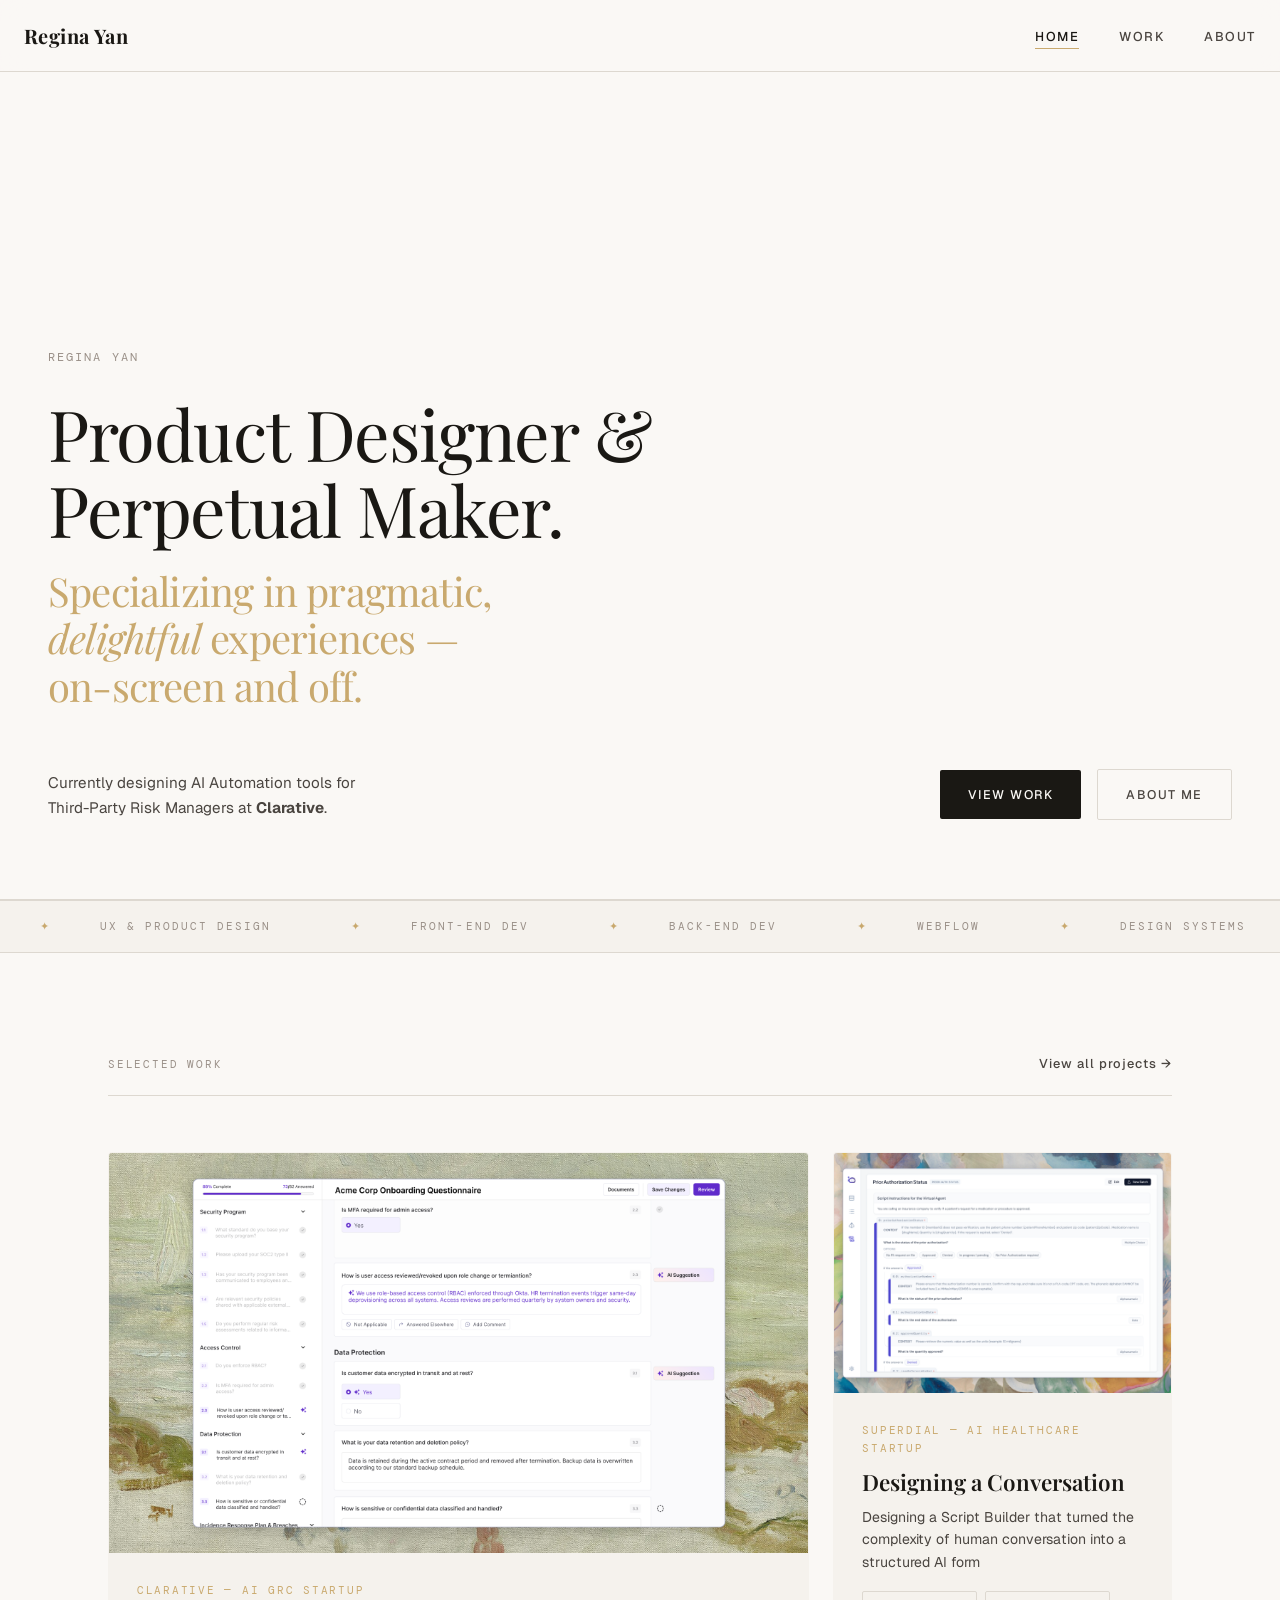
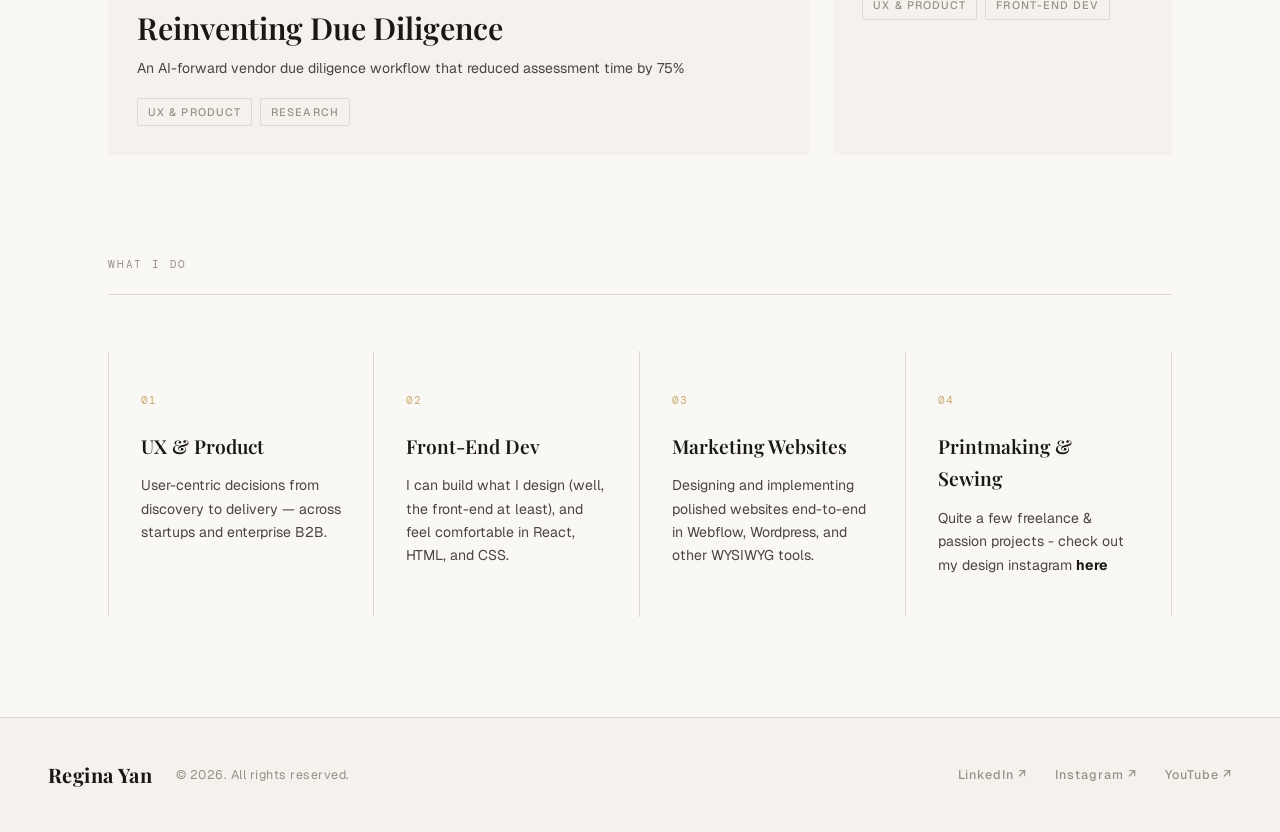
==== commit c7e1aab2: "final v1 tweaks" ====
--- a/index.html
+++ b/index.html
@@ -25,8 +25,9 @@
     <canvas id="oil-canvas" style="position:absolute;inset:0;width:100%;height:100%;pointer-events:none;z-index:0;opacity:0.38;"></canvas>
     <p class="hero-eyebrow" style="position:relative;z-index:1;">Regina Yan</p>
     <h1 class="hero-headline" style="position:relative;z-index:1;">
-      Product Designer & Perpetual Maker. Specializing in pragmatic,<br/><em>delightful</em> experiences —<br/>on-screen and off.
+      Product Designer & Perpetual Maker.
     </h1>
+    <h1 class="hero-subline">Specializing in pragmatic,<br/><em>delightful</em> experiences —<br/>on-screen and off.</h1>
     <div class="hero-bottom" style="position:relative;z-index:1;">
       <p class="hero-sub">
         Currently designing AI Automation tools for Third-Party Risk Managers at <a href="https://www.clarative.ai" target="_blank"><b>Clarative</b></a>.
--- a/style.css
+++ b/style.css
@@ -130,11 +130,26 @@
     letter-spacing: -0.02em;
     max-width: 900px;
     animation: fadeUp 0.9s 0.1s ease both;
+    margin-bottom: 20px;
   }
   
   .hero-headline em {
     font-style: italic;
     color: var(--ink-mid);
+  }
+  .hero-subline {
+    font-family: var(--font-display);
+    font-size: clamp(1.5rem, 5vw, 2.5rem);
+    color: var(--accent);
+    font-weight: 400;
+    line-height: 1.18;
+    letter-spacing: -0.02em;
+    max-width: 900px;
+    animation: fadeUp 0.9s 0.1s ease both;
+  }
+  
+  .hero-subline em {
+    font-style: italic;
   }
   
   .hero-bottom {
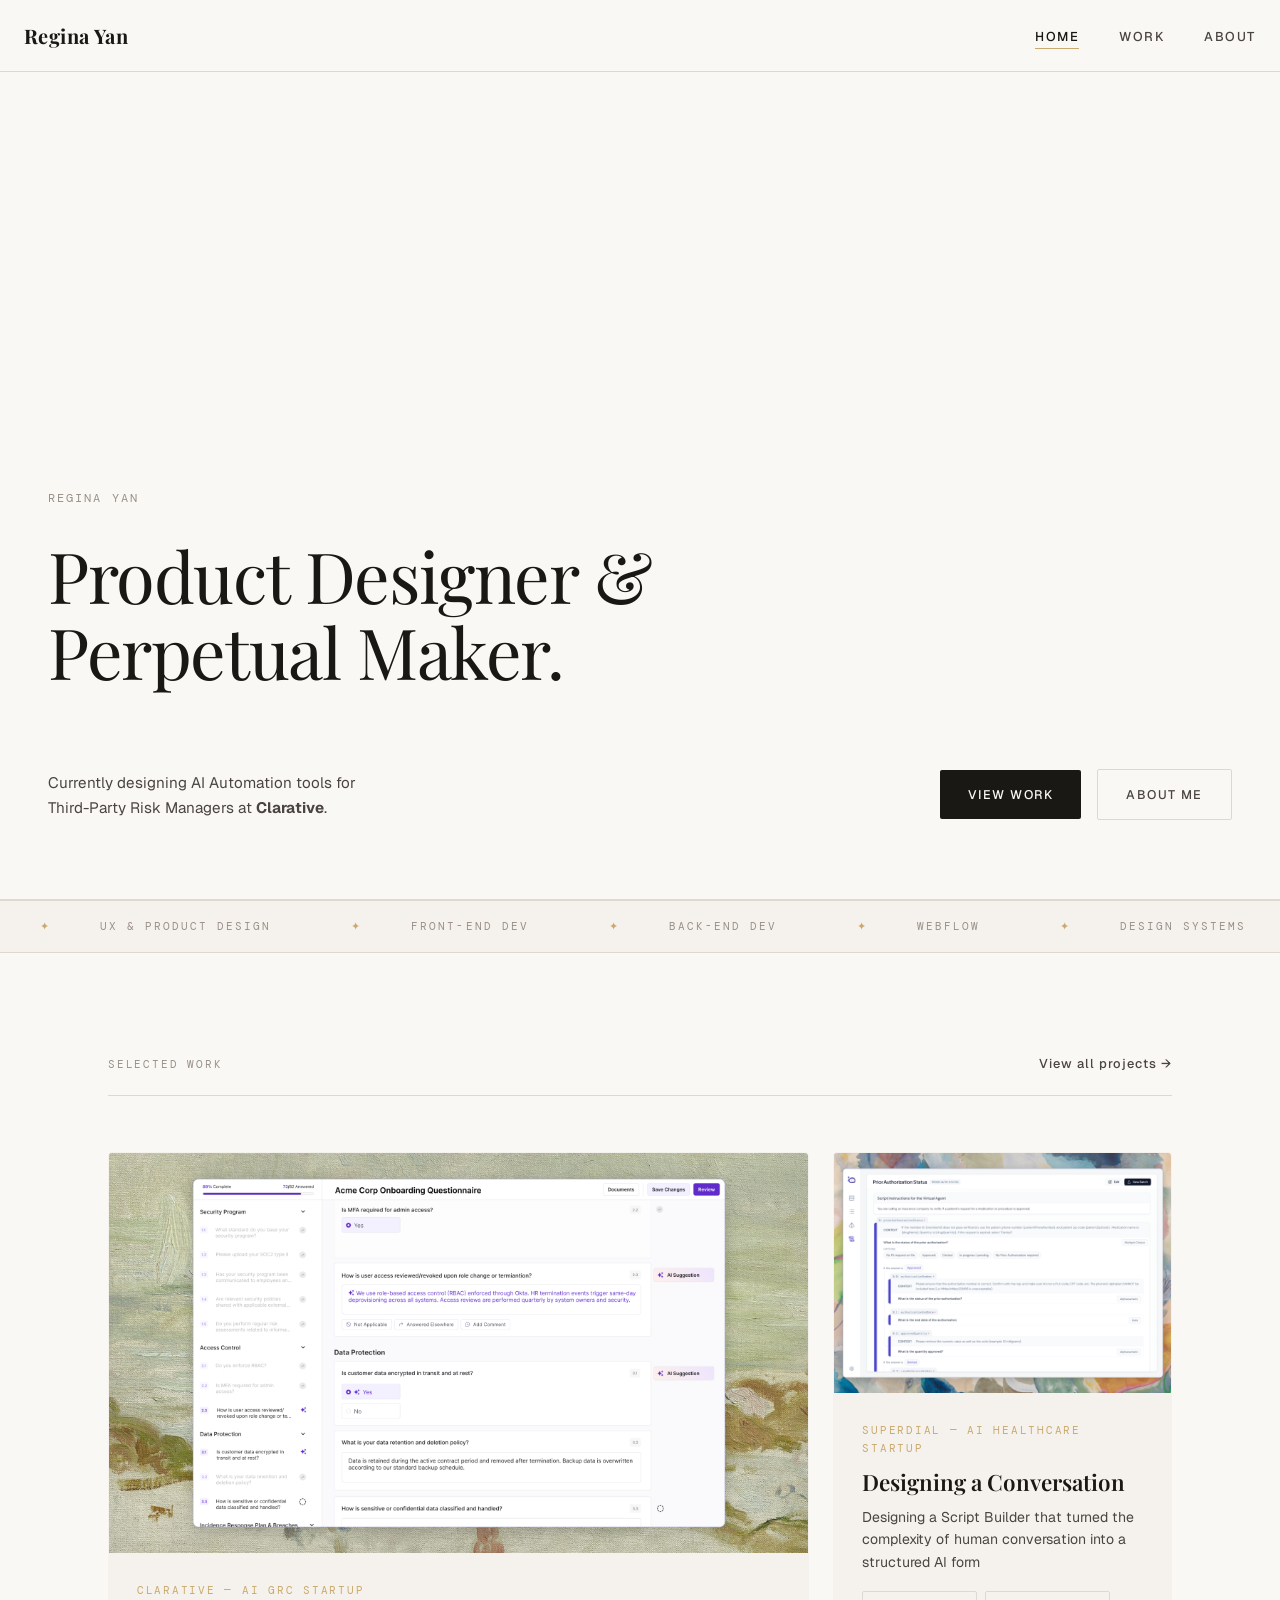
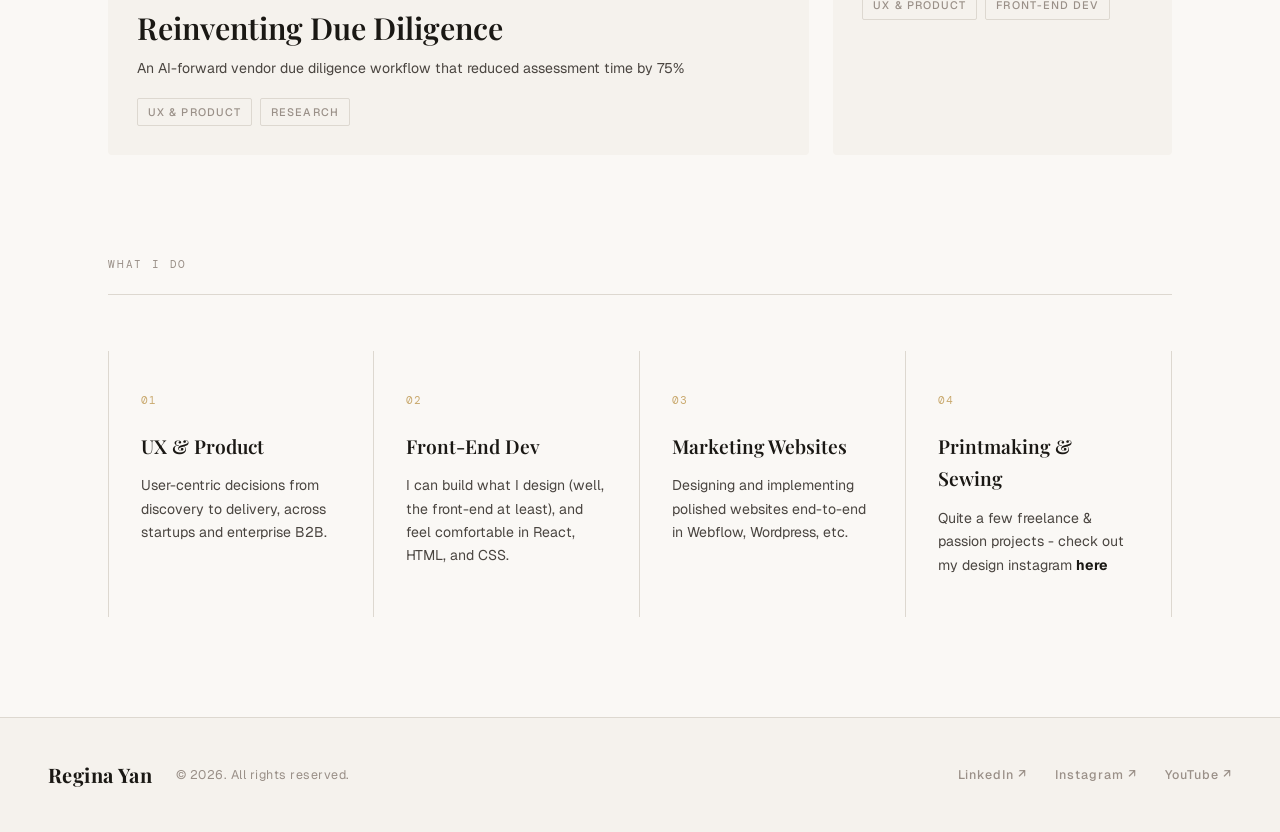
==== commit bbbd11e5: "cleaning things up" ====
--- a/index.html
+++ b/index.html
@@ -8,6 +8,7 @@
   <link rel="preconnect" href="https://fonts.gstatic.com" crossorigin />
   <link href="https://fonts.googleapis.com/css2?family=Playfair+Display:ital,wght@0,400;0,600;0,700;1,400;1,600&family=Geist:wght@300;400;500&family=DM+Mono:wght@400&display=swap" rel="stylesheet" />
   <link rel="stylesheet" href="style.css" />
+  <link rel="icon" type="image/svg+xml" href="assets/favicon.svg" />
 </head>
 <body>
 
@@ -27,7 +28,7 @@
     <h1 class="hero-headline" style="position:relative;z-index:1;">
       Product Designer & Perpetual Maker.
     </h1>
-    <h1 class="hero-subline">Specializing in pragmatic,<br/><em>delightful</em> experiences —<br/>on-screen and off.</h1>
+    <!-- <h1 class="hero-subline">Specializing in pragmatic,<br/><em>delightful</em> experiences —<br/>on-screen and off.</h1> -->
     <div class="hero-bottom" style="position:relative;z-index:1;">
       <p class="hero-sub">
         Currently designing AI Automation tools for Third-Party Risk Managers at <a href="https://www.clarative.ai" target="_blank"><b>Clarative</b></a>.
@@ -109,7 +110,7 @@
       <div class="expertise-item fade-up">
         <span class="expertise-num">01</span>
         <h4>UX & Product</h4>
-        <p>User-centric decisions from discovery to delivery — across startups and enterprise B2B.</p>
+        <p>User-centric decisions from discovery to delivery, across startups and enterprise B2B.</p>
       </div>
       <div class="expertise-item fade-up" style="transition-delay:0.05s">
         <span class="expertise-num">02</span>
@@ -119,7 +120,7 @@
       <div class="expertise-item fade-up" style="transition-delay:0.1s">
         <span class="expertise-num">03</span>
         <h4>Marketing Websites</h4>
-        <p>Designing and implementing polished websites end-to-end in Webflow, Wordpress, and other WYSIWYG tools.</p>
+        <p>Designing and implementing polished websites end-to-end in Webflow, Wordpress, etc.</p>
       </div>
       <div class="expertise-item fade-up" style="transition-delay:0.15s">
         <span class="expertise-num">04</span>
--- a/style.css
+++ b/style.css
@@ -484,6 +484,30 @@
     color: var(--ink);
   }
   
+  .art-gallery {
+    display: flex;
+    gap: 12px;
+    align-items: stretch;
+  }
+  .art-gallery a {
+    display: block;
+    flex: 1 1 0;
+    overflow: hidden;
+    border-radius: 4px;
+    min-width: 0;
+  }
+  .art-gallery img {
+    display: block;
+    width: 100%;
+    height: 100%;
+    object-fit: cover;
+    filter: grayscale(100%);
+    transition: filter 0.35s ease;
+  }
+  .art-gallery a:hover img {
+    filter: grayscale(0%);
+  }
+  
   /* ---- TIMELINE ---- */
   .timeline {
     display: flex;
@@ -692,11 +716,15 @@
   }
   .case-cover img {
     display: block;
-    width: 90%;
+    width: 90% !important;
     height: auto;
     border: 1px solid var(--rule);
     border-radius: 4px;
-    margin: 0 auto;
+    margin: 0 auto !important;
+  }
+  .no-border{
+    border: 0 !important;
+    border-radius: 0px !important;
   }
   .case-cover p {
     width: 90%;
@@ -750,7 +778,30 @@
     text-decoration: underline;
     text-decoration-color: var(--accent);
   }
-
+  .case-pullquote {
+    border-left: 2px solid var(--accent);
+    margin: 48px 0;
+    padding: 24px 32px;
+    background: var(--cream);
+    border-radius: 0 4px 4px 0;
+  }
+  .case-pullquote blockquote {
+    font-family: var(--font-display);
+    font-size: 1.35rem;
+    font-weight: 400;
+    font-style: italic;
+    line-height: 1.55;
+    color: var(--ink);
+    margin: 0 0 12px;
+  }
+  .case-pullquote cite {
+    font-family: var(--font-mono);
+    font-size: 0.68rem;
+    letter-spacing: 0.12em;
+    text-transform: uppercase;
+    color: var(--ink-light);
+    font-style: normal;
+  }
   .case-stat-row-2 {
     display: grid;
     grid-template-columns: repeat(2, 1fr);
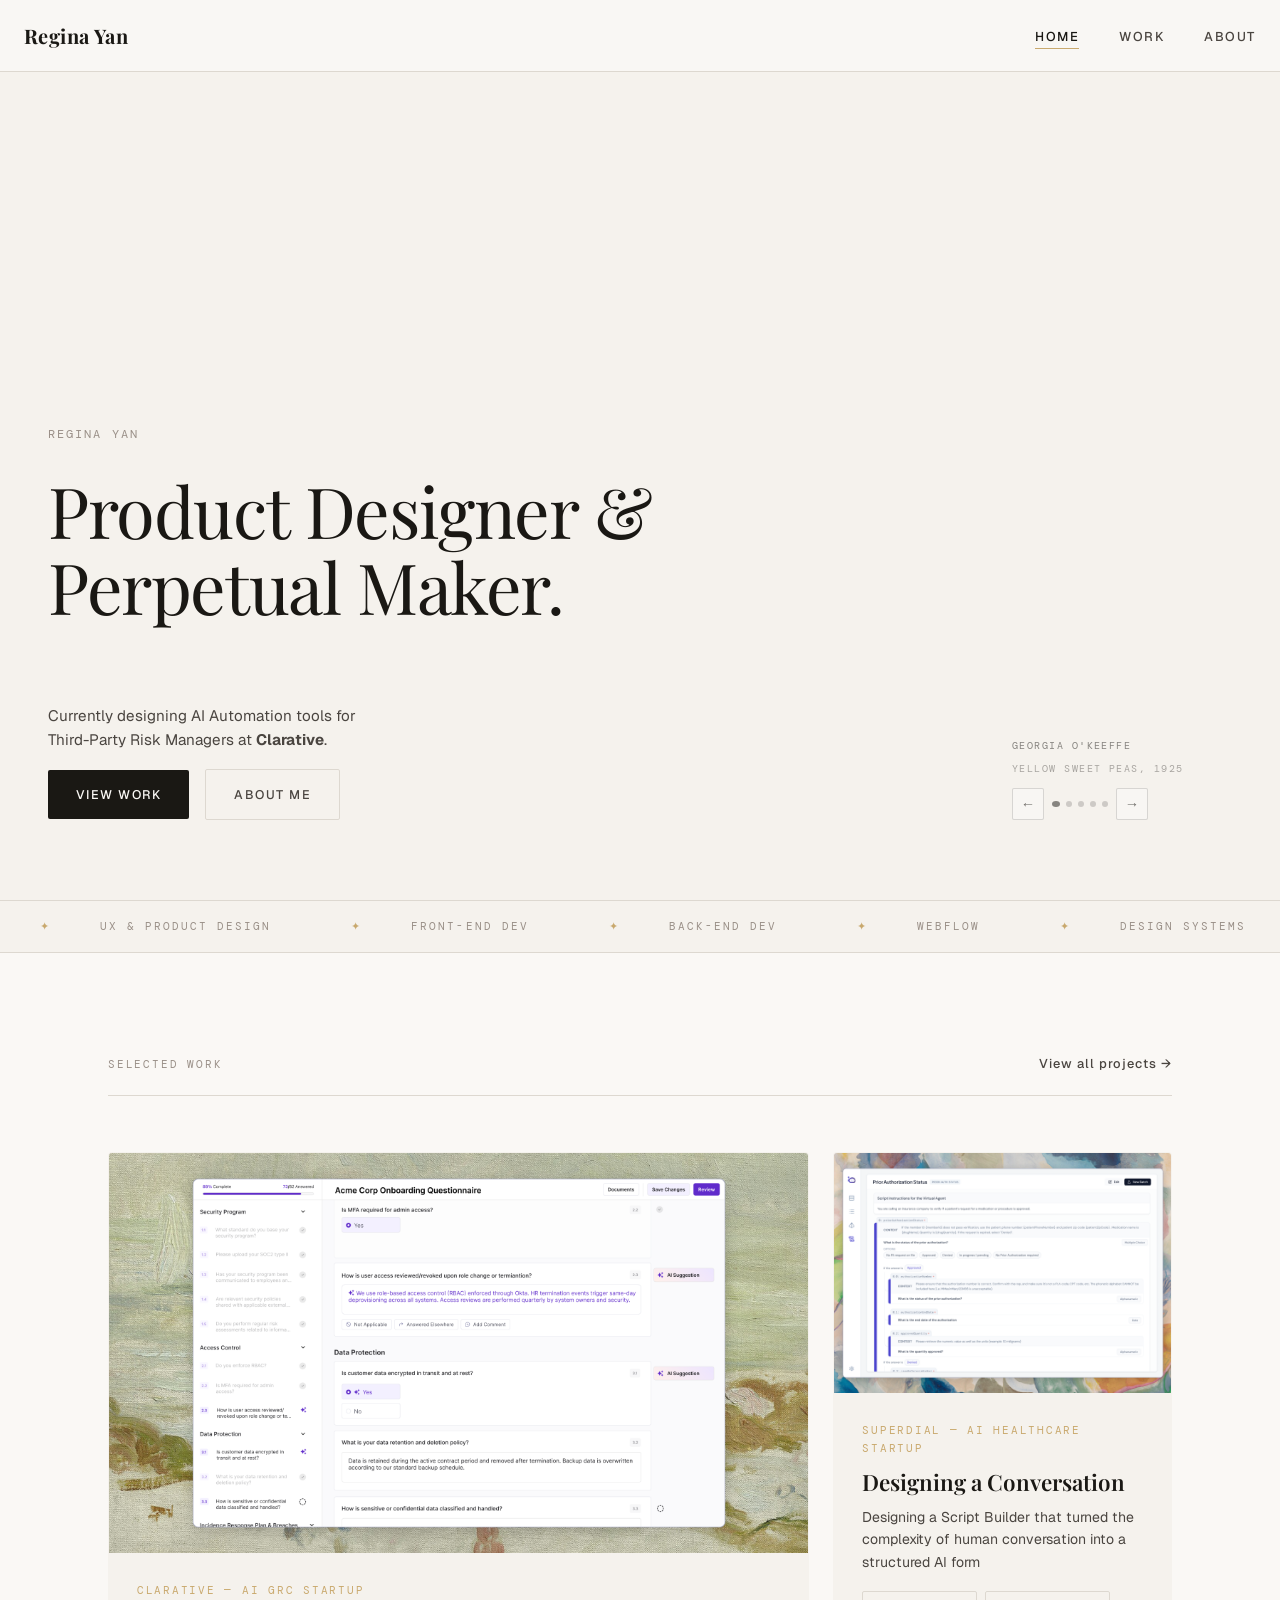
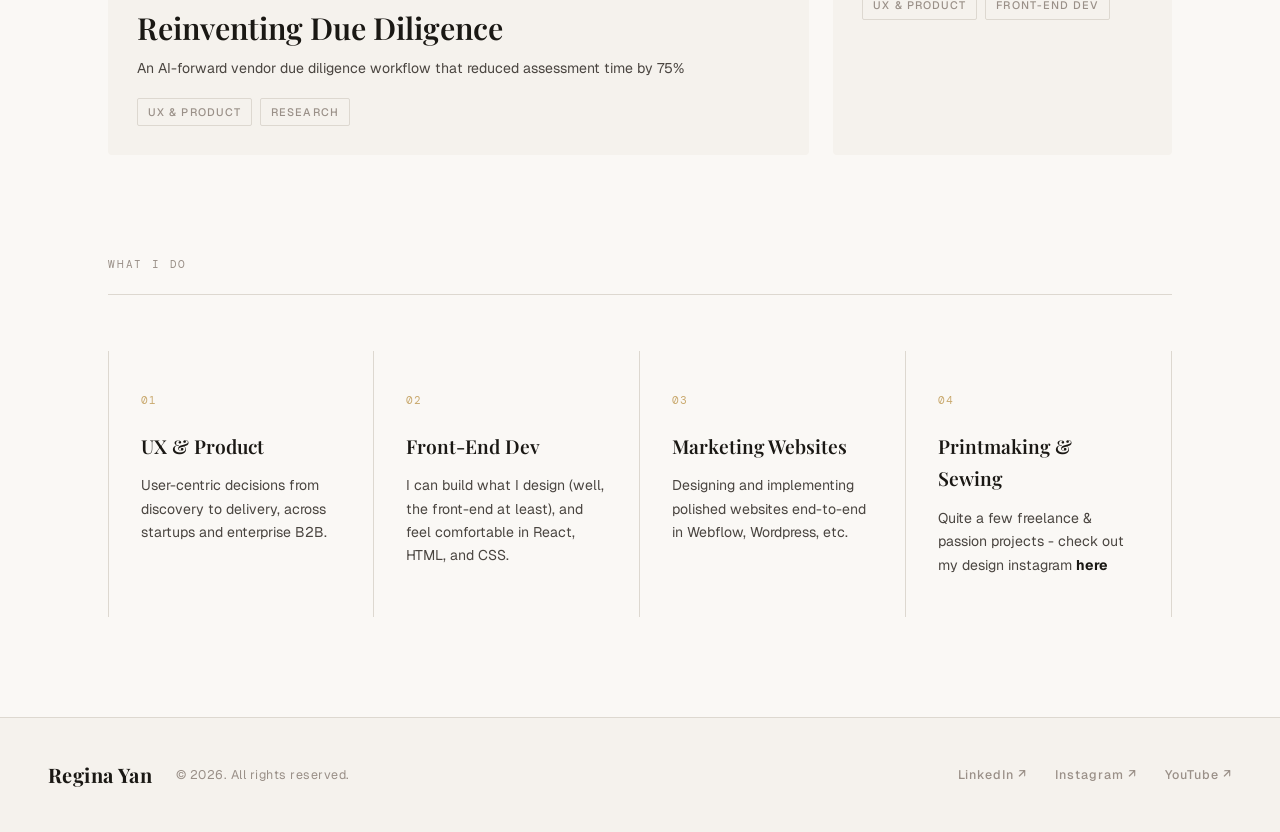
==== commit 08805c77: "updated home animation" ====
--- a/index.html
+++ b/index.html
@@ -23,21 +23,44 @@
 
   <!-- HERO -->
   <section class="hero" id="hero">
-    <canvas id="oil-canvas" style="position:absolute;inset:0;width:100%;height:100%;pointer-events:none;z-index:0;opacity:0.38;"></canvas>
-    <p class="hero-eyebrow" style="position:relative;z-index:1;">Regina Yan</p>
-    <h1 class="hero-headline" style="position:relative;z-index:1;">
+
+    <!-- Painting backgrounds — all stacked, only active one visible -->
+    <img id="paint-bg-0" src="assets/canvas-okeeffe.png"  style="position:absolute;inset:0;width:100%;height:100%;object-fit:cover;z-index:0;pointer-events:none;transition:opacity 0.6s ease;" />
+    <img id="paint-bg-1" src="assets/canvas-kusama.png"   style="position:absolute;inset:0;width:100%;height:100%;object-fit:cover;z-index:0;pointer-events:none;opacity:0;transition:opacity 0.6s ease;" />
+    <img id="paint-bg-2" src="assets/canvas-sherald.png"  style="position:absolute;inset:0;width:100%;height:100%;object-fit:cover;z-index:0;pointer-events:none;opacity:0;transition:opacity 0.6s ease;" />
+    <img id="paint-bg-3" src="assets/canvas-albers.png"   style="position:absolute;inset:0;width:100%;height:100%;object-fit:cover;z-index:0;pointer-events:none;opacity:0;transition:opacity 0.6s ease;" />
+    <img id="paint-bg-4" src="assets/canvas-riley.png"    style="position:absolute;inset:0;width:100%;height:100%;object-fit:cover;z-index:0;pointer-events:none;opacity:0;transition:opacity 0.6s ease;" />
+
+    <!-- Reveal canvas — sits above paintings, below all text -->
+    <canvas id="oil-canvas" style="position:absolute;inset:0;width:100%;height:100%;z-index:1;pointer-events:none;"></canvas>
+
+    <!-- Hero text -->
+    <p class="hero-eyebrow" style="position:relative;z-index:2;">Regina Yan</p>
+    <h1 class="hero-headline" style="position:relative;z-index:2;">
       Product Designer & Perpetual Maker.
     </h1>
-    <!-- <h1 class="hero-subline">Specializing in pragmatic,<br/><em>delightful</em> experiences —<br/>on-screen and off.</h1> -->
-    <div class="hero-bottom" style="position:relative;z-index:1;">
-      <p class="hero-sub">
-        Currently designing AI Automation tools for Third-Party Risk Managers at <a href="https://www.clarative.ai" target="_blank"><b>Clarative</b></a>.
-      </p>
-      <div class="hero-actions">
-        <a href="work.html" class="btn btn-primary">View Work</a>
-        <a href="about.html" class="btn btn-ghost">About Me</a>
-      </div>
-    </div>
+
+    <div class="hero-bottom" style="position:relative;z-index:2;">
+      <div>
+        <p class="hero-sub">
+          Currently designing AI Automation tools for Third-Party Risk Managers at <a href="https://www.clarative.ai" target="_blank"><b>Clarative</b></a>.
+        </p>
+        <div class="hero-actions">
+          <a href="work.html" class="btn btn-primary">View Work</a>
+          <a href="about.html" class="btn btn-ghost">About Me</a>
+        </div>
+      </div>
+      <div id="painting-switcher" class="painting-switcher">
+        <p id="painting-label-artist" class="painting-label-artist"></p>
+        <p id="painting-label-work" class="painting-label-work"></p>
+        <div style="display:flex;gap:8px;align-items:center;margin-top:4px;">
+          <button id="paint-prev" aria-label="Previous painting" class="btn-painting">←</button>
+          <div id="paint-dots" class="painting-dots"></div>
+          <button id="paint-next" aria-label="Next painting" class="btn-painting">→</button>
+        </div>
+      </div>
+    </div>
+
   </section>
 
   <!-- MARQUEE -->
@@ -146,24 +169,25 @@
 
   <!-- PAINTBRUSH CURSOR -->
   <div id="brush-cursor" style="position:fixed;pointer-events:none;z-index:9999;display:none;width:34px;height:67px;transform-origin:17px 67px;"><svg width="34" height="67" viewBox="0 0 34 67" fill="none" xmlns="http://www.w3.org/2000/svg">
-<g clip-path="url(#clip0_990_1421)">
-<path d="M20.8175 57.8287C20.8015 57.6128 20.776 57.3981 20.7771 57.1823C20.7771 57.1315 20.8653 57.0818 20.9301 57.0141C20.8069 56.9019 20.5954 56.8205 20.6347 56.5623C20.6623 56.3836 20.64 56.1974 20.64 55.9742C20.5635 55.9445 20.4339 55.9043 20.3149 55.8451C20.2139 55.7943 20.1682 55.7213 20.3 55.6409C20.4796 55.5298 20.5635 55.4166 20.3297 55.259C20.2872 55.2305 20.3138 55.0993 20.3074 54.9903C20.2384 54.9448 20.1406 54.8792 20.012 54.7946C20.0875 54.7406 20.1523 54.6952 20.216 54.6486C20.2575 54.6179 20.2979 54.5841 20.3382 54.5523C20.2894 54.5174 20.2405 54.4836 20.1927 54.4465C20.131 54.4 20.0694 54.3513 19.9897 54.2889C20.1247 54.2307 20.2012 54.1979 20.2777 54.1651C20.2745 54.1408 20.2713 54.1165 20.2681 54.0911C20.097 54.0488 19.926 54.0065 19.6805 53.9451C19.8781 53.8435 19.995 53.7832 20.1204 53.7177C20.0088 53.5812 19.9164 53.4437 19.7974 53.7335C19.7825 53.6679 19.7868 53.6214 19.7687 53.6108C19.6975 53.5685 19.6189 53.5368 19.5434 53.5008C19.6178 53.4437 19.7145 53.4013 19.7623 53.3273C19.9164 53.0935 19.6582 53.1178 19.5647 53.0406C19.6412 52.9242 19.7177 52.8089 19.8314 52.6375C19.6773 52.6862 19.5902 52.7148 19.5402 52.7306C19.4595 52.6153 19.3989 52.5286 19.3405 52.445C19.4085 52.4006 19.4775 52.3561 19.5466 52.3117C19.4945 52.2472 19.4446 52.1816 19.3915 52.1192C19.3288 52.0451 19.2629 51.9732 19.1832 51.8843C19.2385 51.8642 19.3054 51.8399 19.3808 51.8134C19.3638 51.788 19.3522 51.7658 19.3362 51.7478C19.2151 51.6029 19.0769 51.4686 18.9813 51.3088C18.9526 51.2612 19.0174 51.0951 19.0791 51.0666C19.2863 50.9682 19.197 50.8486 19.1067 50.7608C18.9643 50.6233 18.7943 50.5133 18.6041 50.3662C18.7114 50.3271 18.7847 50.3006 18.8825 50.2657C18.3172 50.107 18.2173 49.8743 18.4309 49.5643C18.3586 49.5389 18.2917 49.5146 18.2237 49.4903C18.2609 49.4046 18.2938 49.3295 18.3342 49.2364C18.2173 49.2163 18.1259 49.2004 18.009 49.1803C18.077 49.0703 18.1355 48.9751 18.1674 48.9243C18.0855 48.6905 18.0122 48.4768 17.9293 48.2409C17.8581 48.1975 17.7508 48.133 17.6042 48.0441C17.4235 48.3647 17.109 48.0262 16.8455 48.1192C16.855 48.2145 16.8625 48.2959 16.872 48.3911C16.6531 48.2769 16.4119 48.3185 16.1484 48.516C16.0315 48.1044 15.8264 48.4461 15.6554 48.4345C15.6373 48.5794 15.6203 48.7053 15.6044 48.8323C15.377 48.8481 15.2112 48.5488 14.9551 48.7709C15.1474 48.8503 15.2622 48.9201 15.1124 49.1454C15.0688 49.211 15.1219 49.3951 14.9934 49.4945C14.9774 49.5072 15.0072 49.5844 15.0231 49.6289C15.0359 49.6648 15.0837 49.7177 15.0752 49.7262C14.8361 49.9896 14.9987 50.3398 14.8754 50.6328C14.7915 50.8338 14.9806 51.0359 15.1559 50.9957C15.2282 51.2654 15.2994 51.5352 15.378 51.8272C15.4163 51.8346 15.4907 51.8483 15.6012 51.8695C15.4333 51.9626 15.2803 52.0462 15.5013 52.2049C15.5172 52.2154 15.5055 52.2726 15.4981 52.3054C15.4641 52.4503 15.5002 52.482 15.6277 52.5392C15.7287 52.5846 15.8721 52.6756 15.8796 52.7581C15.8913 52.8787 15.7999 53.0099 15.7531 53.1316C15.785 53.1919 15.8403 53.2903 15.8881 53.3918C15.9646 53.5526 16.0496 53.7124 16.107 53.8795C16.158 54.0276 16.1697 54.1895 16.2154 54.3408C16.261 54.491 16.3344 54.6338 16.3822 54.784C16.4088 54.8676 16.4088 54.9596 16.4236 55.0739C16.5256 55.0781 16.6436 55.0845 16.8115 55.0919C16.4598 55.3384 16.8359 55.4939 16.8423 55.6991C16.8465 55.8324 17.0282 55.953 17.0548 56.0937C17.0941 56.2947 17.0644 56.5095 17.0644 56.6935C17.1674 56.9443 17.4044 57.1146 17.3492 57.4267C17.3066 57.6636 17.499 57.9577 17.7072 58.018C17.6658 58.164 17.6244 58.31 17.6042 58.383C17.7444 58.5374 17.8688 58.6475 17.9538 58.7818C17.991 58.84 17.9442 58.949 17.9389 59.0347C17.9304 59.1595 17.9134 59.2854 17.9208 59.4092C17.9272 59.5097 17.9655 59.608 17.9995 59.7498C18.3852 59.8016 18.2502 60.2036 18.3204 60.4649C18.3735 60.6617 18.3905 60.8299 18.5828 60.9516C18.721 61.0383 18.8432 61.1759 18.6753 61.3599C18.6455 61.3927 18.6349 61.4615 18.6423 61.508C18.6753 61.6995 18.6944 61.8995 18.7709 62.074C18.8049 62.1502 18.9654 62.1713 19.1917 62.2866C19.1173 62.3152 19.044 62.3448 18.9494 62.3819C19.0217 62.4125 19.0961 62.4432 19.1864 62.4802C19.1386 62.5173 19.1014 62.5469 19.0397 62.5956C19.1386 62.6188 19.2183 62.6368 19.3351 62.6643C19.23 62.804 19.1364 62.9267 19.0408 63.0536C19.1503 63.1224 19.2427 63.1795 19.3543 63.2483C19.0344 63.4683 19.299 63.645 19.3649 63.8365C19.3925 63.9179 19.4297 64.0026 19.4276 64.0851C19.4255 64.1771 19.3851 64.2681 19.3617 64.3591C19.3893 64.3728 19.4159 64.3876 19.4435 64.4014C19.3203 64.5156 19.197 64.631 19.0727 64.7452L19.0472 64.6627C18.8527 64.7008 18.6561 64.7283 18.4649 64.7791C18.2864 64.8267 18.1185 64.9134 17.9389 64.9557C17.5149 65.0562 17.0867 65.1387 16.6616 65.234C16.5968 65.2488 16.5405 65.3017 16.4768 65.3271C16.1516 65.4572 15.836 65.3271 15.5257 65.2657C15.3206 65.2255 15.2155 65.0679 15.2537 64.832C15.2633 64.7727 15.1868 64.6849 15.1304 64.632C15.0369 64.5453 14.9275 64.4754 14.818 64.394C14.8659 64.3146 14.9105 64.2427 14.9604 64.1602C14.9062 64.1263 14.851 64.0914 14.7713 64.0406C14.8372 63.9327 14.9211 63.8418 14.9487 63.736C14.9764 63.6323 14.9881 63.4577 14.9317 63.4154C14.8435 63.3509 14.6916 63.3721 14.5109 63.3509C14.3962 63.2261 14.427 62.7891 14.6459 62.4961C14.5535 62.4305 14.4663 62.3522 14.3654 62.3004C14.1188 62.1745 14.0902 61.8741 14.3271 61.6847C14.2251 61.5207 14.088 61.3663 14.0285 61.1854C13.9446 60.9315 13.8011 60.722 13.6662 60.4999C13.6322 60.4448 13.7097 60.3221 13.7246 60.2671C13.5897 60.1624 13.4069 60.0513 13.2794 59.8958C13.2507 59.8609 13.4122 59.6694 13.5079 59.516C13.29 59.5573 13.0733 59.5975 12.78 59.6535C12.9022 59.8715 13.0063 60.0587 13.1126 60.247C12.7608 60.5443 12.7577 60.5951 13.0329 61.0203C13.0552 61.0553 13.0201 61.1801 12.984 61.1928C12.7821 61.27 12.8352 61.3631 12.9351 61.489C13.0456 61.6276 13.1583 61.7778 12.9532 61.9619C13.2029 62.0021 13.1827 62.184 13.1816 62.3491C13.1816 62.3554 13.0584 62.3618 12.9266 62.3755C12.9596 62.6252 13.0127 62.9034 13.0297 63.1837C13.0403 63.352 13.2454 63.5678 12.9404 63.6831C13.2018 64.0354 13.1965 64.0639 12.8119 64.1496C12.8512 64.2374 12.8692 64.3379 12.9277 64.3972C13.1402 64.6098 13.1306 64.6796 12.8565 64.7865C12.8873 64.9451 12.9032 65.107 12.9553 65.2572C12.9744 65.3133 13.0764 65.3419 13.1381 65.381C13.052 65.4297 12.9585 65.4836 12.866 65.5376C12.934 65.6233 13.001 65.71 13.0913 65.8232C12.9659 65.8475 12.8756 65.8655 12.764 65.8867C12.7587 65.9745 12.7555 66.0602 12.746 66.1459C12.7268 66.331 12.6556 66.4347 12.4346 66.4431C12.0234 66.459 11.6143 66.514 11.2041 66.5574C10.9172 66.587 10.6303 66.6156 10.3445 66.6589C10.0374 66.7055 9.73137 66.769 9.42641 66.8261C9.40941 66.8293 9.39347 66.8515 9.37965 66.8483C8.83135 66.7256 8.31387 67.007 7.773 66.97C7.70712 66.9657 7.64337 66.9277 7.57748 66.9245C7.50735 66.9202 7.43616 66.9361 7.36496 66.9456C7.22045 66.9657 7.07594 66.988 6.9633 67.0049C6.88254 66.8377 6.80604 66.7087 6.75822 66.5701C6.73378 66.4992 6.76247 66.4114 6.7646 66.331C6.76672 66.2316 6.7646 66.1311 6.7646 65.9808C6.7561 65.984 6.81454 65.9607 6.8496 65.947C6.88255 65.6751 6.91124 65.4127 6.9463 65.1525C6.95161 65.1123 7.00899 65.0689 6.99943 65.0404C6.88573 64.6764 7.09507 64.3094 6.94418 63.9243C6.85917 63.7074 6.73803 63.4017 6.95374 63.1277C7.01643 63.0483 6.96118 62.8791 6.96755 62.7521C6.96968 62.7045 6.97924 62.6474 7.00687 62.6125C7.20132 62.367 7.21408 62.1597 7.05894 61.8804C7.02706 61.8233 7.026 61.7461 7.02493 61.6773C7.02281 61.4361 7.07063 61.1896 6.86342 60.9875C6.82198 60.9473 6.86129 60.8215 6.87086 60.7358C6.87829 60.6691 6.8953 60.6035 6.90911 60.5379C6.9208 60.4829 6.91974 60.3909 6.94949 60.3782C7.28208 60.2417 7.07381 60.1275 6.96543 59.9624C6.87617 59.8291 6.87511 59.6377 6.84535 59.516C6.98243 59.3795 7.08763 59.2759 7.2417 59.1225C7.06744 59.1098 6.96755 59.1309 6.91761 59.0907C6.85598 59.041 6.78479 58.9067 6.81029 58.8654C6.90061 58.7162 7.03025 58.5914 7.14713 58.4549C6.79966 58.3322 6.7646 58.1947 6.96224 58C6.93674 57.5684 6.89317 57.1791 6.90167 56.7909C6.9038 56.684 7.06 56.5814 7.18751 56.4259C7.04831 56.4354 6.94737 56.4428 6.81029 56.4523C6.85492 56.3677 6.9123 56.2958 6.93143 56.2143C6.95055 56.1339 6.93249 56.044 6.92611 55.9583C6.92399 55.9265 6.88786 55.8874 6.89848 55.8652C7.0685 55.4992 6.89211 55.1162 6.94099 54.7681C6.99412 54.3862 6.92718 54.0118 6.99412 53.6298C7.06425 53.2321 6.98456 52.8227 6.85917 52.4048C6.75078 52.043 6.6764 51.6452 6.58821 51.2633C6.53401 51.0285 6.60521 50.7926 6.5797 50.5672C6.55739 50.3705 6.42031 50.1864 6.32362 49.9759C6.30874 49.9812 6.34487 49.9716 6.37675 49.9536C6.41394 49.9325 6.44582 49.9039 6.48088 49.8775C6.44901 49.8468 6.41819 49.7918 6.38525 49.7907C6.22374 49.7854 6.19292 49.6923 6.18123 49.5548C6.15679 49.2766 6.20354 48.9846 5.94852 48.7561C5.89008 48.7032 5.97402 48.4927 6.00165 48.3636C6.00484 47.9563 5.54792 47.6855 5.67543 47.202C5.62124 47.1925 5.55855 47.1819 5.46398 47.165C5.55642 47.0264 5.63612 46.9048 5.71156 46.7916C5.55111 46.6816 5.42041 46.5927 5.29077 46.5038C5.28758 46.5091 5.26952 46.544 5.22702 46.6234C5.14626 46.2267 5.07719 45.8807 5.00706 45.5337C5.06125 45.5136 5.10694 45.4967 5.18558 45.4681C5.03681 45.2999 4.90292 45.1508 4.76479 44.9942C4.9975 44.7985 4.50445 44.7668 4.61602 44.5605C4.65853 44.5742 4.70847 44.5901 4.7616 44.607C4.77541 44.3605 4.78923 44.1267 4.80517 43.858C4.66065 43.858 4.53951 43.8665 4.4205 43.8538C4.37056 43.8485 4.32593 43.7977 4.27918 43.767C4.31849 43.7142 4.34718 43.6443 4.39925 43.6126C4.5969 43.4888 4.79985 43.3714 5.006 43.2624C5.09738 43.2138 5.20045 43.1863 5.30033 43.1556C5.47991 43.0995 5.66056 43.0477 5.8412 42.9958C5.94108 42.9673 6.04097 42.9408 6.14191 42.9133C6.20142 42.8975 6.2758 42.9006 6.32043 42.8657C6.46601 42.7504 6.57971 42.5653 6.81241 42.7123C6.83898 42.7292 6.94099 42.6806 6.96756 42.6383C7.15351 42.3315 7.42872 42.2923 7.74963 42.3505C7.79638 42.359 7.85376 42.3019 7.90795 42.2786C8.40525 42.0744 8.90149 41.8681 9.40091 41.6692C9.47104 41.6417 9.58899 41.6174 9.63043 41.6544C9.83976 41.8353 9.98534 41.6724 10.1479 41.5857C10.1777 41.5698 10.2138 41.5465 10.2435 41.5497C10.4678 41.5708 10.6909 41.5984 10.9141 41.6227C10.9842 41.3222 11.0479 41.3032 11.2775 41.4989C11.3104 41.5264 11.3763 41.5391 11.4177 41.5264C11.457 41.5148 11.5038 41.4672 11.5134 41.428C11.5792 41.135 11.677 41.0652 12.0383 41.0842C12.017 41.1382 11.9979 41.1868 11.9565 41.2947C12.1955 41.2334 12.3879 41.1837 12.6355 41.1191C12.526 41.0779 12.4601 41.0535 12.3528 41.0123C12.4463 40.9626 12.5143 40.8959 12.5717 40.9044C12.6695 40.9171 12.7747 40.9604 12.8522 41.0207C13.0849 41.1995 13.0924 41.2027 13.1806 41.0144C13.3602 40.9848 13.4845 40.9636 13.6513 40.9361C13.5684 40.8345 13.5164 40.77 13.4611 40.7013C13.5546 40.6484 13.6545 40.5912 13.7533 40.5341L13.7459 40.5267C13.7969 40.7415 13.9616 40.7848 14.1305 40.7235C14.2209 40.6907 14.2751 40.5574 14.3112 40.4474C14.4387 40.3881 14.563 40.3151 14.6958 40.2739C14.7745 40.2495 14.8701 40.2686 14.9562 40.2802C14.9849 40.2834 15.0231 40.3458 15.0348 40.3394C15.2845 40.2093 15.5364 40.4526 15.7616 40.35C15.9019 40.2855 16.0283 40.1258 16.0921 39.9787C16.159 39.8274 16.2164 39.783 16.3248 39.9004C16.4789 40.0686 16.6563 40.0781 16.8869 40.0242C16.8179 39.9004 16.752 39.7841 16.6893 39.6709C16.9879 39.564 17.0314 39.5926 17.1898 39.8697C17.3343 40.1205 17.346 40.3976 17.4097 40.6663C17.4565 40.8631 17.4193 41.1107 17.6998 41.1921C17.7243 41.1995 17.703 41.3603 17.703 41.5127C17.7115 41.5158 17.7859 41.5476 17.8146 41.5592C17.8953 41.7369 17.9601 41.8808 18.043 42.0638C18.1312 42.3611 18.0717 42.7536 18.433 43.0244C18.3522 43.0593 18.3002 43.0815 18.2003 43.1238C18.3267 43.1799 18.4139 43.2169 18.5127 43.2603C18.5945 43.4454 18.5414 43.7469 18.9069 43.7734C18.8389 43.9289 18.7752 44.077 18.7082 44.2315C19.078 44.3722 19.1503 44.515 19.0291 44.8175C19.3458 44.8979 19.1226 45.0947 19.1205 45.264C19.1789 45.282 19.2416 45.301 19.3118 45.3222C19.2565 45.4385 19.1248 45.5549 19.3723 45.63C19.435 45.6491 19.4414 45.8585 19.469 45.9823C19.4807 46.0362 19.4669 46.1336 19.4903 46.142C19.8378 46.2658 19.7283 46.5768 19.7496 46.8117C19.7708 47.0423 19.8123 47.2063 19.9876 47.2116C20.062 47.4411 20.1279 47.6263 20.1799 47.8146C20.2065 47.9119 20.3924 48.0283 20.1608 48.115C20.147 48.1203 20.1374 48.1912 20.1523 48.2081C20.266 48.3351 20.3861 48.4557 20.5189 48.5932C20.3319 48.7741 20.453 49.065 20.5784 49.1465C20.8302 49.3062 20.6549 49.5263 20.742 49.705C20.8345 49.8955 20.8855 50.0869 21.064 50.2266C21.1161 50.2668 21.1023 50.3842 21.132 50.4614C21.1788 50.5842 21.2064 50.7354 21.2956 50.8158C21.4678 50.9724 21.7217 50.8412 21.7547 50.5757C21.7749 50.4159 21.8535 50.3133 21.9906 50.3239C22.2722 50.3451 22.3529 50.2086 22.3455 50.0721C22.6175 49.7632 22.8364 49.5146 23.0553 49.265C23.0394 49.2491 23.0234 49.2332 23.0075 49.2173C23.101 49.2078 23.1945 49.1972 23.288 49.1877L23.2296 49.1317C23.4485 48.8439 23.6674 48.5551 23.8884 48.2642C23.6929 48.0579 23.8926 47.5797 23.372 47.603C23.44 47.4559 23.4889 47.348 23.5239 47.2729C23.4687 47.1407 23.4219 47.0222 23.3698 46.9058C23.3178 46.7916 23.2583 46.6794 23.202 46.5673L23.0798 46.6604C23.1733 46.5969 23.2678 46.5335 23.3497 46.4784C22.8513 46.1092 22.9331 45.4724 22.5846 45.0175C22.5952 45.0122 22.5474 45.0334 22.4932 45.0577C22.4719 44.9942 22.4549 44.9307 22.4294 44.8715C22.4209 44.8514 22.3933 44.8398 22.3551 44.8091C22.4199 44.7678 22.4741 44.734 22.5283 44.6991C22.5091 44.6927 22.4911 44.6874 22.4719 44.6811C22.5049 44.5309 22.5389 44.3817 22.5793 44.1997C22.5028 44.1595 22.3752 44.0918 22.2467 44.0241C22.2956 43.9522 22.3455 43.8792 22.3954 43.8051C22.3859 43.7914 22.3763 43.7776 22.3667 43.7628C22.2945 43.7956 22.2233 43.8284 22.066 43.9014C22.1425 43.6941 22.2116 43.5597 22.2392 43.4169C22.2594 43.3121 22.2275 43.1979 22.2127 43.0879C22.2042 43.0233 22.1861 42.9599 22.167 42.8731C22.1404 42.871 22.0724 42.8668 21.9874 42.8615C21.9757 42.7938 21.964 42.7261 21.9523 42.6573C21.9385 42.6573 21.9247 42.6552 21.9109 42.6541C21.8886 42.7187 21.8673 42.7843 21.8365 42.8742C21.76 42.7546 21.574 42.7166 21.675 42.5335C21.7047 42.4785 21.7462 42.4288 21.7759 42.3727C21.8227 42.2839 21.8652 42.1908 21.912 42.0924C21.4157 41.9877 21.3934 41.9326 21.6112 41.4598C21.4338 41.2376 21.2574 41.0176 21.0895 40.807C21.1915 40.7288 21.2818 40.66 21.3732 40.5902C21.2234 40.496 21.1033 40.4209 20.9599 40.3299C21.0172 40.2823 21.0587 40.2474 21.1278 40.1892C20.9652 40.1765 21.0024 39.8856 20.7718 39.9914L20.7718 39.7502C20.7718 39.7502 20.7133 39.7312 20.6506 39.7111C20.6985 39.6275 20.7431 39.5481 20.8037 39.4423C20.691 39.4233 20.6188 39.4117 20.5083 39.3926C20.5444 39.2847 20.5773 39.1863 20.6177 39.0636C20.5784 39.0181 20.52 38.9494 20.4318 38.8478C20.7293 38.7653 21.0215 38.7177 21.284 38.6024C21.539 38.4913 21.8344 38.4712 22.0384 38.2152C22.1574 38.066 22.3933 38.0036 22.5814 37.9137C22.8821 37.7709 23.1903 37.6429 23.4899 37.4958C23.5951 37.444 23.7279 37.3784 23.7715 37.2842C23.8576 37.097 23.9362 37.1456 24.018 37.1827C24.2061 37.1012 24.3921 37.0124 24.5844 36.9404C24.7374 36.8833 24.9021 36.8568 25.0562 36.8008C25.2294 36.7384 25.6629 36.8685 25.715 37.0092C25.8011 36.9796 25.8871 36.9499 25.9743 36.9203C25.8978 37.1129 25.7692 37.2102 25.8712 37.4672C25.9573 37.6852 25.9775 37.8481 26.2761 37.8968C26.1995 37.9634 26.123 38.029 26.0561 38.0872C26.1209 38.175 26.1942 38.2744 26.2654 38.3696C26.3111 38.3485 26.3632 38.3242 26.4163 38.2998C26.4344 38.3379 26.4737 38.4035 26.4663 38.4098C26.3983 38.4648 26.3217 38.5093 26.2272 38.5696C26.2867 38.6013 26.3483 38.6331 26.4163 38.669C26.3249 38.7325 26.2335 38.796 26.1517 38.8531C26.2729 38.9684 26.3834 39.0721 26.479 39.162C26.4131 39.271 26.3568 39.3641 26.2718 39.5058L26.8414 39.5058L26.8414 40.039C26.8743 40.0464 26.9327 40.058 26.9487 40.0623C26.971 40.5119 27.056 40.9097 27.3588 41.2006C27.3673 41.3286 27.3758 41.4481 27.3875 41.6058C27.3769 41.61 27.3015 41.6364 27.1729 41.6819C27.2813 41.7549 27.3503 41.8131 27.43 41.8501C27.5055 41.885 27.5905 41.8988 27.6415 41.9125C27.5767 42.0723 27.5289 42.1887 27.498 42.2648C27.6967 42.4352 27.8455 42.5642 28.0134 42.7081C27.955 42.7261 27.8901 42.7451 27.8328 42.7631C27.803 42.8848 27.7743 43.0043 27.7531 43.09C27.8689 43.4825 27.9815 43.8654 28.1027 44.277C28.1685 44.2928 28.2929 44.3246 28.3991 44.351C28.3726 44.5531 28.3502 44.7255 28.3258 44.9138C28.4395 44.8948 28.5128 44.8831 28.5766 44.8726C28.635 45.2428 28.6913 45.5972 28.7508 45.9685C28.7848 45.9749 28.8422 45.9876 28.9113 46.0013C28.7902 46.2616 28.8794 46.4012 29.1642 46.4213C28.9867 46.5927 28.9931 47.0254 29.1876 47.2528C29.1313 47.2994 29.0739 47.347 29.0048 47.4041C28.9559 47.3216 28.9198 47.2592 28.8614 47.1618C28.8242 47.2877 28.7987 47.3745 28.7657 47.4887C28.9719 47.5237 29.1653 47.5554 29.3576 47.5882C29.6572 47.6781 29.7667 47.9383 29.7539 48.2779C29.7274 48.2885 29.6647 48.3128 29.6031 48.3372C29.7221 48.4736 29.8421 48.6112 29.9718 48.7593C29.9144 48.8048 29.8708 48.8386 29.8018 48.8936C29.8974 48.9296 29.9643 48.955 29.9696 48.9571C29.9696 49.1295 29.9696 49.2639 29.9696 49.3983C29.9101 49.3274 29.8506 49.2586 29.7784 49.1761C29.7167 49.2501 29.6711 49.3052 29.5935 49.3983C29.7252 49.4469 29.8262 49.485 29.9271 49.522C29.7327 49.7802 30.0005 49.9092 30.1216 50.0954C30.1386 49.9843 30.1556 49.8732 30.1779 49.7294C30.2672 49.7886 30.3362 49.8341 30.4542 49.9113C30.4627 49.8764 30.4797 49.8077 30.4967 49.7389C30.5307 49.7601 30.5636 49.7802 30.5976 49.8013C30.5636 49.9589 30.5296 50.1155 30.4914 50.2932C30.5371 50.3059 30.6136 50.3271 30.7623 50.3683C30.621 50.399 30.5509 50.4149 30.4712 50.4318C30.4553 50.6963 30.5243 50.8984 30.8219 50.9713C30.791 51.0327 30.7602 51.093 30.7167 51.1808C30.8367 51.203 30.9345 51.22 31.0344 51.2379C31.0152 51.2982 31.0971 51.7447 31.1364 51.823C31.1481 51.8462 31.1619 51.8695 31.1661 51.8949C31.2079 52.1389 31.3436 52.3054 31.5731 52.3942C31.4977 52.463 31.4339 52.5201 31.35 52.5963C31.4637 52.664 31.571 52.7264 31.69 52.7973C31.6741 52.866 31.656 52.9412 31.6411 53.0057C31.7814 53.1601 31.9163 53.3093 32.0683 53.4765C31.9535 53.5452 31.8334 53.6172 31.6783 53.7113C31.8419 53.7335 31.9716 53.7515 32.149 53.7769C32.0247 53.8541 31.9397 53.907 31.8547 53.9599C31.8632 53.9768 31.8728 53.9938 31.8813 54.0107C31.9525 53.998 32.0226 53.9842 32.1203 53.9663C31.9376 54.3048 32.3679 54.3598 32.3594 54.6275C32.3477 54.638 32.3116 54.6698 32.3286 54.655C32.4211 54.9025 32.505 55.1099 32.5751 55.3214C32.5996 55.3955 32.5911 55.4812 32.5964 55.5616C32.5964 55.5785 32.5815 55.5997 32.5879 55.6124C32.6814 55.8017 32.7855 55.9869 32.8695 56.1804C32.9109 56.2767 32.9694 56.4481 32.93 56.4819C32.6548 56.721 32.8939 56.738 33.0661 56.7813C32.9449 56.9093 32.913 56.9813 33.0724 57.1135C33.2371 57.25 33.3402 57.4669 33.4528 57.6573C33.5432 57.8107 33.608 57.9778 33.6951 58.1608C33.6611 58.1767 33.5974 58.2063 33.5835 58.2127C33.6739 58.4645 33.761 58.7057 33.8524 58.9606C33.8513 58.9606 33.7801 58.9765 33.6526 59.004C33.7387 59.0897 33.7961 59.1426 33.8481 59.1997C33.9013 59.2589 33.9491 59.3224 33.999 59.3838C33.9172 59.4102 33.8364 59.4367 33.7057 59.479C33.7004 59.5128 33.6845 59.6038 33.6686 59.6958C33.5474 59.6377 33.422 59.5149 33.3572 59.7562C33.3498 59.7858 33.2488 59.7911 33.1904 59.8048C32.9364 59.8683 32.6835 59.9307 32.4296 59.9921C32.4041 59.9984 32.3573 59.9899 32.3531 60.0005C32.2277 60.3486 31.9259 60.1053 31.724 60.1899C31.6613 60.2163 31.5635 60.2375 31.5487 60.283C31.4424 60.6109 31.0652 60.594 30.926 60.5591C30.6731 60.4956 30.4903 60.6501 30.2725 60.6205C30.0823 60.594 29.9537 60.6765 29.9282 60.8225C29.8347 60.8437 29.7688 60.8532 29.7072 60.8744C29.2991 61.0161 28.89 61.1526 28.4873 61.3091C28.3226 61.3737 28.143 61.3705 28.0134 61.5789C27.9125 61.7418 27.6287 61.7894 27.429 61.8931C27.3588 61.9301 27.2983 61.9851 27.2281 62.0232C27.1166 62.0835 27.0061 62.1565 26.8849 62.1893C26.5619 62.2761 26.2304 62.3321 25.9084 62.4221C25.6682 62.4898 25.443 62.6305 25.2007 62.6685C24.8745 62.7193 24.6747 63.0103 24.323 63.0325C24.0053 63.0526 23.6971 63.2155 23.3815 63.3022C23.2306 63.3435 23.0712 63.3541 22.8779 63.3837C22.9002 63.1689 22.9257 62.9224 22.9512 62.6685C22.8375 62.6474 22.761 62.6326 22.6834 62.6178C22.7185 62.5268 22.7493 62.4453 22.7801 62.3639C22.762 62.3417 22.744 62.3194 22.7259 62.2983C22.5782 62.3734 22.4294 62.4496 22.2499 62.5405C22.2594 62.4781 22.2499 62.3935 22.2871 62.3385C22.354 62.239 22.4486 62.1576 22.5314 62.0687C22.5144 62.0444 22.4974 62.0211 22.4804 61.9968C22.5389 62.0063 22.5963 62.0169 22.6547 62.0264C22.6643 62.0084 22.6738 61.9904 22.6834 61.9725C22.6196 61.9248 22.5559 61.8772 22.456 61.8032C22.5655 61.7556 22.6451 61.7217 22.7047 61.6953C22.5793 61.6382 22.4305 61.5927 22.3072 61.5101C22.1457 61.4012 22.1053 61.2658 22.2095 61.0627C22.2732 60.9378 22.235 60.7548 22.2169 60.6014C22.2137 60.5771 22.0777 60.5549 22.0033 60.557C21.9513 60.5591 21.9013 60.6046 21.9141 60.5982C21.8344 60.3507 21.7643 60.1338 21.6931 59.9138C21.7164 59.8239 21.7526 59.6916 21.7855 59.5657C21.6591 59.5001 21.5507 59.443 21.3785 59.3531C21.5294 59.3065 21.607 59.2822 21.7154 59.2484C21.6155 59.2177 21.54 59.1944 21.489 59.1796C21.573 59.0643 21.6537 58.9543 21.6994 58.8908C21.5857 58.7585 21.5114 58.6707 21.437 58.5829C21.3977 58.5374 21.3668 58.4803 21.318 58.4496C21.1108 58.3206 21.1086 58.3238 21.3254 58.1513C21.1554 58.0413 20.9843 57.9302 20.8132 57.8202L20.81 57.8212L20.8175 57.8287ZM28.1218 44.3436C27.9539 44.4145 27.8338 44.443 27.7456 44.5118C27.7074 44.5414 27.7063 44.7012 27.7382 44.7202C27.8158 44.7678 27.922 44.7678 28.0145 44.7858C28.0485 44.6462 28.0729 44.5467 28.1218 44.3436ZM30.8144 52.0303L30.876 51.9584C30.8049 51.8928 30.7283 51.7701 30.6656 51.7775C30.5913 51.7859 30.5296 51.9055 30.4128 52.0303L30.8144 52.0303ZM28.4916 46.5885C28.4682 46.6223 28.4448 46.6572 28.4214 46.6911C28.5001 46.7831 28.5787 46.8752 28.6584 46.9693C28.72 46.891 28.7689 46.8297 28.8507 46.7281C28.7211 46.6773 28.6063 46.6329 28.4916 46.5885ZM27.5012 42.7292C27.3461 42.7991 27.2313 42.8509 27.1166 42.9027C27.1166 42.9228 27.1155 42.9419 27.1144 42.962C27.2303 42.9937 27.3472 43.0255 27.4853 43.0635C27.4906 42.9451 27.4949 42.8551 27.5002 42.7303L27.5012 42.7292ZM26.6597 39.7544C26.4907 39.6962 26.3727 39.656 26.2548 39.6148C26.2367 39.6412 26.2197 39.6687 26.2017 39.6952C26.2633 39.783 26.3249 39.8697 26.394 39.9692C26.4779 39.9015 26.5353 39.8549 26.6597 39.7544Z" fill="black"/>
-<path d="M21.8646 28.1378C21.9783 28.1917 22.091 28.2457 22.2249 28.3092C22.2493 28.2975 22.3205 28.2637 22.3407 28.2531C22.3779 28.4224 22.4034 28.5409 22.4289 28.6583C22.4554 28.6572 22.482 28.6562 22.5086 28.6551C22.4778 28.6932 22.4459 28.7302 22.4161 28.7694C22.3906 28.8032 22.3683 28.8392 22.3332 28.8931C22.4788 28.9809 22.4948 29.2772 22.7912 29.0888C22.5904 29.3396 22.6828 29.4993 22.8454 29.5702C22.8295 29.7902 22.8178 29.9627 22.804 30.1563L23.1228 30.1563C23.0834 30.2695 23.0537 30.3562 23.0282 30.4292C23.0877 30.5445 23.1483 30.6598 23.211 30.7815C23.0898 30.9053 23.1323 31.1877 23.297 31.2787C23.4405 31.358 23.5871 31.4289 23.6987 31.4871C23.5988 31.7304 23.5595 31.9579 23.4309 32.1134C23.2163 32.3715 23.5255 32.4911 23.4894 32.7333C23.6711 32.6021 23.8039 32.5069 23.9367 32.4107C23.958 32.436 23.9782 32.4604 23.9994 32.4858C23.9622 32.545 23.924 32.6053 23.8517 32.7196C24.0302 32.6899 24.1514 32.6698 24.2736 32.6497C24.1163 32.9925 24.1684 33.4474 24.5254 33.6643C24.4648 33.6875 24.4128 33.7076 24.3394 33.7362C24.3883 33.7923 24.4404 33.8304 24.4563 33.879C24.4701 33.9224 24.4595 34.0028 24.4298 34.0229C24.3873 34.0515 24.2799 34.0663 24.2651 34.044C24.1407 33.8621 24.0483 33.9118 23.9325 34.0546C23.9006 34.0938 23.7986 34.0779 23.721 34.0874C23.7019 34.2186 23.6827 34.3477 23.6636 34.482C23.2152 34.2112 23.1918 34.2144 22.7753 34.591C22.7689 34.5973 22.7625 34.6079 22.7551 34.6079C22.5351 34.61 22.4299 34.7243 22.3991 34.9454C22.3811 34.8724 22.3641 34.7983 22.3428 34.7137C22.2939 34.7211 22.2217 34.7158 22.2142 34.7349C22.092 35.0575 21.8253 34.9401 21.6043 34.9295C21.3525 34.9179 21.1304 34.5148 21.2133 34.2726C21.2483 34.1689 21.2611 34.0419 21.2356 33.9383C21.2016 33.8039 21.1123 33.7309 20.971 33.861C20.9264 33.9023 20.8445 33.9033 20.7808 33.9224C20.7925 33.8706 20.8159 33.8166 20.8127 33.7658C20.8074 33.6717 20.8127 33.5627 20.7659 33.4887C20.614 33.2453 20.768 32.9237 20.5502 32.6984C20.5194 32.6667 20.5332 32.5799 20.546 32.5228C20.6012 32.2668 20.5024 32.1536 20.2718 32.2012C20.2208 32.0393 20.1698 31.8796 20.1007 31.6617C19.9615 31.7188 19.7809 31.741 19.6821 31.8436C19.5195 32.0108 19.3516 32.0266 19.1359 32.0467C18.8915 32.0689 18.6567 32.198 18.4197 32.2837C18.3559 32.307 18.2954 32.3715 18.2359 32.3683C18.0032 32.3525 17.8374 32.4858 17.6493 32.5841C17.4538 32.6868 17.2349 32.7502 17.0203 32.8137C16.591 32.9396 16.1585 33.0507 15.7281 33.1723C15.4752 33.2443 15.2659 33.3924 14.9503 33.3226C14.7038 33.2675 14.402 33.4146 14.1342 33.5003C13.7687 33.6177 13.4074 33.751 13.0504 33.8959C12.6498 34.0589 12.2587 34.245 11.8603 34.4143C11.5149 34.5603 11.1749 34.7412 10.8136 34.8163C10.6372 34.8533 10.4173 34.6841 10.2451 34.5592C10.1261 34.5741 10.005 34.5804 9.88914 34.6069C9.76482 34.6344 9.64475 34.6798 9.52467 34.7222C9.49386 34.7327 9.4556 34.7888 9.44498 34.7825C9.05819 34.5518 8.80636 34.9411 8.4812 35.0014C7.99665 35.0914 7.52805 35.2659 7.05732 35.4204C6.75129 35.5209 6.45482 35.6478 6.15411 35.7621C6.08185 35.7896 6.00853 35.815 5.90865 35.8509C5.91396 35.9462 5.92033 36.0593 5.92565 36.1725C5.94902 36.1778 5.9724 36.1821 5.99578 36.1874C6.03084 36.1281 6.06485 36.0699 6.12542 35.9673C6.20724 36.034 6.36132 36.1281 6.34963 36.1556C6.29862 36.2815 6.60996 36.5788 6.14667 36.5111C6.18067 36.6126 6.20192 36.6803 6.2253 36.748C6.27418 36.8898 6.31668 37.0337 6.37513 37.1712C6.42082 37.2802 6.50583 37.3764 6.53664 37.4875C6.57702 37.6335 6.57277 37.7922 6.60465 37.9414C6.61953 38.0133 6.67266 38.0768 6.7311 38.1878C6.65884 38.2534 6.36875 38.3825 6.79804 38.4968C6.75554 38.5782 6.72685 38.6343 6.68541 38.7136C6.79911 38.7295 6.88943 38.7432 6.98081 38.7559C6.984 38.7739 6.98612 38.793 6.98931 38.8109C6.9043 38.8226 6.8193 38.8353 6.7311 38.8469C6.59721 39.1294 6.86073 39.1304 6.95531 39.1717C6.80017 39.306 6.66203 39.4658 6.48883 39.5642C6.22211 39.7155 5.93202 39.8234 5.6515 39.9492C5.63662 39.9291 5.62068 39.909 5.60581 39.8889C5.60156 39.9715 5.59731 40.054 5.59199 40.1513C5.4156 40.1333 5.23389 40.2285 5.08832 40.0074C5.05538 39.9577 4.74191 40.0201 4.62077 40.1132C4.34025 40.329 3.98428 40.3396 3.69313 40.5121C3.67081 40.5258 3.62724 40.5036 3.65381 40.5078C3.62618 40.3745 3.63256 40.2571 3.58155 40.1756C3.35522 39.8128 3.37222 39.7599 3.73775 39.7133C3.63256 39.5673 3.51886 39.4055 3.40304 39.2468C3.29784 39.104 3.18945 38.9643 3.07044 38.8067C3.13739 38.7644 3.20114 38.7253 3.30528 38.6607C3.16395 38.6248 3.07044 38.6015 3.00137 38.5835C3.08213 38.3677 3.15545 38.1741 3.2309 37.9741C3.10232 37.9234 2.94187 37.8853 3.12995 37.7203C3.14589 37.7065 3.15545 37.6674 3.14801 37.6473C3.00669 37.2706 2.8813 36.8877 2.71128 36.5248C2.6199 36.3312 2.51152 36.1715 2.54765 35.9324C2.58802 35.6658 2.55721 35.3886 2.55721 35.1157C2.53489 35.1157 2.51258 35.1157 2.49026 35.1168C2.54764 35.0406 2.60396 34.9655 2.65178 34.902C2.64009 34.7296 2.19699 34.7327 2.48283 34.4545C2.3585 34.2514 2.26393 34.0292 2.35532 33.769C2.42863 33.5585 2.33937 33.4527 2.07691 33.4432C2.04822 33.3659 2.01953 33.2887 1.98978 33.2094C2.27137 33.0623 2.27987 32.9629 2.08116 32.8084C2.08116 32.5418 2.08435 32.3165 2.07904 32.0922C2.07798 32.034 2.03229 31.9716 2.04291 31.9187C2.08967 31.686 2.14917 31.4554 2.20443 31.2226C1.9579 31.0735 1.9664 30.7339 2.24268 30.5244C2.07266 30.371 1.9664 30.2229 2.12048 29.9711C2.18211 29.8717 2.07054 29.6654 2.03122 29.4781C2.14492 29.4961 2.2193 29.5078 2.25756 29.5141C2.35638 29.3988 2.44563 29.2962 2.50514 29.2264C2.40632 29.1238 2.19486 29.0074 2.18636 28.8773C2.16511 28.5684 2.41269 28.2912 2.66559 28.2404C2.66134 28.0669 2.6199 27.8913 2.88768 27.8204C2.99606 27.7919 3.04388 27.5591 3.13208 27.4279C3.29253 27.191 3.67931 26.9931 3.94284 26.9233C4.06822 26.8905 4.20318 26.7498 4.25631 26.625C4.35938 26.3796 4.5177 26.2526 4.81098 26.2346C4.76529 26.1733 4.73129 26.1267 4.69941 26.0833C4.85774 25.9342 5.1627 25.9479 5.18608 25.6475C5.56543 25.5914 5.55268 25.1873 5.77157 24.9884C5.82683 24.9387 5.90546 24.8964 5.83745 24.7673C5.8077 24.7113 5.96497 24.5568 6.0436 24.4362C5.94478 24.3293 5.82152 24.1971 5.71526 24.0818C5.79814 23.9284 5.86933 23.7972 5.94371 23.6597C5.67381 23.5603 5.50273 23.2006 5.57393 22.9763C5.59093 22.9223 5.61006 22.8398 5.58349 22.8039C5.30722 22.4442 5.41242 21.985 5.26046 21.5989C5.12126 21.2456 5.14889 20.8425 4.86305 20.523C4.72704 20.3717 4.73448 20.084 4.70154 19.8544C4.68453 19.7359 4.72066 19.609 4.73129 19.5043C4.58252 19.4609 4.48795 19.4334 4.45289 19.4228C4.43589 19.1573 4.42313 18.9468 4.4157 18.8177C4.22124 18.3596 4.05122 17.9693 4.03741 17.5345C3.9609 17.5165 3.89077 17.4995 3.81958 17.4837C3.85039 17.4361 3.89927 17.3916 3.90565 17.3409C3.91521 17.2763 3.91521 17.1779 3.8759 17.1452C3.59643 16.9103 3.56562 16.5707 3.47105 16.2555C3.44129 16.1571 3.38497 16.0661 3.31272 15.9106C3.3531 15.79 3.42535 15.589 3.24365 15.4017C3.23302 15.3912 3.23196 15.3531 3.2309 15.3531C2.71341 15.461 3.03538 14.8114 2.69322 14.7628C2.71235 14.6771 2.73041 14.5914 2.74529 14.5216C2.68897 14.3925 2.57208 14.2507 2.57846 14.1153C2.6029 13.6604 2.40526 13.3134 2.16298 12.9495C1.99297 12.6956 1.8899 12.3698 1.84846 12.0641C1.79214 11.6525 1.54668 11.3373 1.41066 10.9691C1.35116 10.8094 1.30441 10.6253 1.23534 10.4878C1.10145 10.2191 1.17158 9.83294 0.813485 9.68166C0.774168 9.66473 0.741227 9.60232 0.729538 9.55577C0.634967 9.18233 0.547834 8.80678 0.451138 8.43334C0.437324 8.38044 0.371444 8.3413 0.352317 8.28841C0.258808 8.02816 0.173798 7.76581 0.0781644 7.48335C0.168485 7.46854 0.246056 7.45584 0.404383 7.42939C-0.0291573 7.30668 0.0112229 7.10356 0.103669 6.79042C0.167425 6.57355 0.24712 6.27416 0.0367249 6.0245C-0.0227807 5.95468 0.0207847 5.78542 0.0388489 5.66482C0.0983545 5.26599 0.1653 4.86821 0.233307 4.47044C0.263059 4.29906 0.299187 4.12875 0.338503 3.95948C0.401196 3.68972 0.467078 3.421 0.538272 3.15336C0.549961 3.10892 0.591401 3.0719 0.620091 3.03276C0.665783 2.97034 0.766731 2.88571 0.750792 2.8508C0.667909 2.66143 0.778419 2.59267 0.912306 2.50804C1.1652 2.34935 1.16202 2.34301 0.891053 2.02458C1.01856 2.03304 1.10782 2.03833 1.22152 2.04574C1.23215 1.94841 1.24596 1.82146 1.25871 1.6998C1.41492 1.64268 1.57005 1.58661 1.72519 1.53054C1.73476 1.50621 1.74432 1.48294 1.75389 1.4586C1.70819 1.4385 1.66144 1.41946 1.59981 1.39301C1.89627 1.23327 2.07585 0.884162 2.46689 1.03967C2.50514 0.622861 2.59546 0.543519 3.03007 0.53823C3.03963 0.457829 3.05026 0.375312 3.06195 0.272696C3.14377 0.236727 3.23409 0.195467 3.31697 0.158441C3.35841 0.210278 3.39241 0.279044 3.44661 0.306549C3.46892 0.318186 3.53162 0.232499 3.58368 0.210283C3.75157 0.137288 3.9184 0.0526546 4.09479 0.0103386C4.20637 -0.0161089 4.33494 0.0251503 4.47414 0.0378451C4.48264 0.112956 4.49433 0.20499 4.50496 0.299143C4.60484 0.264233 4.69197 0.233552 4.78017 0.204989C4.85986 0.178541 4.94062 0.154214 5.01819 0.129882C5.07876 0.252598 5.13827 0.376369 5.20096 0.503317C5.69826 0.131994 6.21043 0.242015 6.30819 0.746633C6.35388 0.717012 6.3932 0.691626 6.44526 0.657773C6.50689 0.741347 6.57065 0.827037 6.64609 0.928595C6.6971 0.867237 6.73748 0.819629 6.78742 0.760387C6.86499 0.851366 6.933 0.930713 7.001 1.01006C6.97656 1.01746 6.95318 1.02486 6.92874 1.03121C6.95318 1.15393 6.97656 1.2777 7.001 1.40042C7.12851 1.36868 7.25709 1.33695 7.4356 1.29251C7.48342 1.33589 7.6715 1.38984 7.50999 1.5919C7.4898 1.61729 7.49405 1.6924 7.51743 1.71673C7.67575 1.88705 7.83514 2.05843 8.0126 2.20865C8.05829 2.24779 8.16667 2.215 8.26549 2.215C8.43232 2.43293 8.70541 2.63287 8.60765 3.01477C9.03057 2.98409 8.80423 3.26232 8.8138 3.39562C8.99975 3.50141 9.16339 3.59556 9.35997 3.7077C9.28028 3.79022 9.2144 3.86004 9.13789 3.93832C9.35891 4.15837 9.57993 4.37946 9.80414 4.60162C9.8222 4.69472 9.84452 4.81109 9.8679 4.93275C9.83389 4.96871 9.78076 5.02267 9.72869 5.07663C9.79458 5.12317 9.85408 5.18241 9.92634 5.21309C10.0645 5.27233 10.2111 5.31253 10.3493 5.37072C10.3801 5.38341 10.4003 5.43631 10.4119 5.47545C10.4385 5.55902 10.4576 5.64577 10.4874 5.76002C10.4768 5.7632 10.4151 5.7833 10.3524 5.8034C10.4644 6.00863 10.5922 6.07035 10.736 5.98853C10.6808 6.25089 10.6308 6.48469 10.5788 6.73224C10.667 6.75022 10.7424 6.76503 10.7732 6.77138C10.8551 6.89092 10.9167 6.98084 10.9783 7.07076C10.7031 7.28234 10.9709 7.52884 10.9783 7.76581C11.1016 7.77744 11.227 7.78802 11.3523 7.79966C11.3534 7.81341 11.3555 7.82717 11.3566 7.83986C11.2886 7.85996 11.2206 7.88112 11.0761 7.92449C11.2386 8.02393 11.3481 8.09164 11.4671 8.16358C11.4246 8.3138 11.3789 8.47777 11.3226 8.67983C11.312 8.67349 11.3587 8.69993 11.4235 8.73484C11.3757 8.76975 11.3364 8.79725 11.3067 8.81947C11.3715 8.90516 11.4533 8.98133 11.4947 9.07549C11.5457 9.19186 11.5766 9.30294 11.6849 9.20244C11.7423 9.44046 11.7402 9.70282 11.8624 9.87949C12.0409 10.1366 11.8146 10.346 11.8709 10.5872L12.1652 10.5872C12.0175 10.7713 12.0547 10.8729 12.2046 11.0284C12.314 11.1405 12.4925 11.3468 12.3204 11.5848C12.2354 11.7023 12.2449 11.8345 12.4043 11.9318C12.4734 11.9741 12.5318 12.0916 12.5329 12.1751C12.535 12.4036 12.5042 12.6321 12.484 12.8903C12.4978 12.8945 12.568 12.9167 12.6551 12.9453C12.6243 12.9971 12.5998 13.0373 12.5701 13.086C12.6211 13.105 12.6678 13.122 12.7146 13.1389C12.5743 13.4816 12.6105 13.725 13.0281 13.7313C12.9792 13.9598 12.9303 14.1851 12.8804 14.4137C12.9654 14.439 13.0313 14.4591 13.1024 14.4803C12.9462 14.6062 13.0695 15.1499 13.299 15.3901C13.1035 15.6525 13.1545 15.7889 13.468 15.8471C13.23 16.1359 13.2608 16.4628 13.5052 16.5972C13.5052 16.685 13.5307 16.7707 13.4988 16.8183C13.4563 16.8828 13.3702 16.9188 13.2873 16.9791C13.4701 17.0732 13.4074 17.1811 13.282 17.2806C13.4074 17.5196 13.5286 17.7503 13.6359 17.9544C13.5392 18.0401 13.4574 18.1121 13.3755 18.184C13.3936 18.2073 13.4127 18.2295 13.4308 18.2528C13.5328 18.2126 13.6359 18.1724 13.7177 18.1406C13.6901 18.3596 13.6646 18.5585 13.6337 18.8008C13.7485 18.7447 13.8027 18.7182 13.9238 18.659C13.7942 18.8865 13.6337 19.0822 13.9504 19.1774C13.8675 19.4873 14.0556 19.6693 14.2639 19.8587C14.2065 19.9994 14.148 20.1411 14.0896 20.2829C13.978 20.5516 14.1332 20.7018 14.3468 20.797C14.4753 20.8541 14.5125 20.8785 14.4233 21.016C14.3244 21.1683 14.4456 21.4476 14.622 21.4434C14.9163 21.4349 14.9801 21.6359 15.081 21.8221C14.8568 22.1236 14.8844 22.2368 15.2415 22.4124C15.438 22.5087 15.5549 22.6367 15.522 22.8716C15.5071 22.9752 15.5199 23.0821 15.5199 23.1233C15.7526 23.1826 15.9555 23.2334 16.1585 23.2852C16.1564 23.3138 16.1532 23.3413 16.151 23.3698C16.184 23.3275 16.2169 23.2841 16.2902 23.19L16.2902 23.6333C16.7089 23.3106 16.9831 23.6756 17.3018 23.7697C17.5526 23.8438 17.7779 23.9982 18.0287 24.0744C18.3506 24.1728 18.3559 24.1548 18.4548 24.377C18.5355 24.3452 18.6152 24.3135 18.696 24.2817C18.6907 24.3389 18.6853 24.396 18.6811 24.4415C18.9149 24.6234 19.1529 24.8096 19.4132 25.0138C19.4313 25.0022 19.494 24.9641 19.5843 24.9091C19.5174 25.0678 19.4653 25.1905 19.427 25.2783C19.6438 25.3037 19.8191 25.3248 19.9955 25.3449C20.0487 25.5269 20.0997 25.7014 20.157 25.8961C20.0391 25.913 19.953 25.9257 19.8755 25.9374C19.9923 26.077 20.1029 26.2092 20.2304 26.3605C20.3738 26.15 20.6097 26.168 20.9051 26.2928C20.802 26.3246 20.734 26.3457 20.666 26.3669C20.6628 26.3954 20.6597 26.424 20.6575 26.4526C20.7425 26.4578 20.8286 26.4547 20.9104 26.4727C20.9806 26.4885 21.0879 26.515 21.1038 26.5615C21.175 26.7699 21.2186 26.9868 21.2728 27.2016C21.7138 27.282 21.7786 27.3528 21.8083 27.8035C21.8615 27.8003 21.9146 27.7971 21.9624 27.794C21.9316 27.9177 21.904 28.0267 21.8774 28.1367C21.7849 28.0923 21.6925 28.0468 21.5926 27.9992C21.5119 28.0235 21.3971 28.0563 21.2834 28.0902C21.3429 28.2023 21.4013 28.3155 21.463 28.4266C21.4694 28.4382 21.4917 28.4425 21.5214 28.4583C21.6341 28.3515 21.752 28.2394 21.8689 28.1272L21.8646 28.1378ZM4.92893 30.134C4.6739 30.2652 4.9098 30.3456 4.94912 30.425C4.81629 30.6006 4.69728 30.7582 4.55915 30.9402C4.79823 30.9783 5.06388 30.8524 5.22646 31.1549C5.11064 31.1867 5.01819 31.1972 4.94168 31.2385C4.88111 31.2702 4.78973 31.3496 4.79823 31.3887C4.83223 31.5411 4.93743 31.6162 5.1032 31.559C5.16164 31.5389 5.22008 31.5188 5.25409 31.5083C5.21265 31.6278 5.14676 31.7209 5.16164 31.8002C5.18289 31.9177 5.26046 32.0256 5.31465 32.1367C5.3359 32.1282 5.35609 32.1197 5.37735 32.1113C5.34653 32.4276 5.31465 32.7439 5.28278 33.0718C5.32315 33.0835 5.37097 33.0962 5.42304 33.1099C5.40604 33.1639 5.3901 33.2168 5.36141 33.3078C5.5888 33.2083 5.57287 33.6315 5.84383 33.4633C5.9894 33.3723 6.1828 33.3585 6.36557 33.3067C6.44845 33.3183 6.58659 33.3829 6.67159 33.3405C6.98825 33.1861 7.26984 32.9375 7.59924 32.8338C8.10079 32.6772 8.54708 32.3895 9.05819 32.2657C9.19846 32.2319 9.33872 32.1959 9.49598 32.1568C9.50661 32.0711 9.52361 31.9431 9.53955 31.814C9.56293 31.8151 9.58737 31.8172 9.61074 31.8182C9.61924 31.8976 9.62775 31.9759 9.64368 32.1176C9.88383 32.0594 10.1027 32.0065 10.3227 31.9536C10.3291 31.8616 10.3344 31.7854 10.3376 31.7262C10.6797 31.8955 10.6298 31.4638 10.8094 31.4522C10.9029 31.5167 11.0283 31.6162 11.1058 31.5876C11.3651 31.4913 11.6021 31.3401 11.8571 31.2311C11.9325 31.1994 12.0962 31.2068 12.1174 31.2491C12.1886 31.3866 12.2683 31.4458 12.3948 31.3506C12.4649 31.2977 12.501 31.1983 12.5297 31.1549C12.6328 31.1771 12.7741 31.2554 12.8836 31.2226C13.1418 31.1465 13.384 31.0195 13.6316 30.9127C13.5987 30.8587 13.5636 30.8005 13.4988 30.6916C13.6603 30.7233 13.7761 30.7847 13.8548 30.7529C14.0939 30.6598 14.317 30.5286 14.5486 30.4144C14.6283 30.3753 14.7133 30.3456 14.792 30.3044C14.8759 30.261 14.9546 30.2092 15.0364 30.1605L15.0842 30.2187C15.0704 30.2959 15.0566 30.3721 15.0417 30.4504C15.1777 30.4705 15.2882 30.4821 15.3137 30.2959C15.3307 30.1711 15.5082 30.1277 15.6452 30.152C15.76 30.1721 15.8854 30.1573 16.0012 30.133C16.2127 30.0886 16.4252 30.0388 16.6292 29.9658C16.7748 29.914 16.9055 29.8199 17.0415 29.7447C17.0638 29.7331 17.084 29.7183 17.1138 29.7003C17.1701 29.7532 17.2221 29.8029 17.2785 29.8548C17.4825 29.6876 17.6716 29.5321 17.8661 29.3734C17.9277 29.4866 17.9798 29.585 18.0308 29.6792C18.3783 29.6347 18.6333 29.4496 18.8447 29.2116C18.7045 29.0814 18.4994 28.9746 18.442 28.8159C18.3825 28.6488 18.3219 28.5472 18.1583 28.5155C17.8958 28.4657 17.7078 28.3525 17.7492 28.0267C17.6281 28.086 17.5547 28.1219 17.4708 28.1632C17.4379 28.0849 17.4124 28.0257 17.3879 27.9675C17.4687 27.9453 17.5335 27.9273 17.6079 27.9061C17.5622 27.8321 17.5239 27.7718 17.4772 27.6956C17.4283 27.7548 17.3922 27.7971 17.3773 27.8151C17.2275 27.7781 17.1031 27.7495 16.982 27.7146C16.9352 27.7009 16.8874 27.6776 16.8492 27.6459C16.7514 27.5655 16.6664 27.466 16.5612 27.3983C16.4273 27.3116 16.2031 27.2946 16.3498 27.0418C16.3583 27.0281 16.2966 26.973 16.2254 26.8852C16.218 27.0217 16.2403 27.1137 16.2042 27.1624C16.151 27.2333 16.015 27.3348 15.9874 27.3169C15.9035 27.2587 15.8291 27.1592 15.7951 27.0598C15.7133 26.826 15.4593 26.7033 15.2319 26.7932C15.1724 26.8165 15.0863 26.7932 15.0183 26.772C14.9471 26.7488 14.8866 26.6747 14.8164 26.6684C14.3829 26.6292 14.1905 26.4536 14.1693 26.1204C13.9578 25.9448 13.7814 25.7988 13.5923 25.6422C13.6603 25.6136 13.7134 25.5925 13.807 25.5523C13.7049 25.4698 13.6369 25.3672 13.5615 25.3619C13.2969 25.3449 13.1885 25.1693 13.0801 24.9726C13.0451 24.9091 12.9707 24.8668 12.9176 24.8128C12.8655 24.7589 12.8049 24.707 12.7677 24.6435C12.6275 24.4066 12.6455 24.0469 12.2587 24.0014C12.246 24.0003 12.2332 23.9644 12.2269 23.9422C12.1929 23.8417 12.1599 23.7412 12.111 23.592C12.1174 23.5772 12.1525 23.4989 12.1695 23.4598C12.0165 23.19 11.8879 22.9477 11.7434 22.715C11.5234 22.3606 11.6509 21.8761 11.3077 21.5661C11.2758 21.5376 11.295 21.4508 11.2918 21.3905C11.2886 21.3429 11.2907 21.2942 11.2822 21.2466C11.2206 20.9155 11.0569 20.5632 11.1239 20.2617C11.1802 20.0057 11.0856 19.7751 11.0091 19.6682C10.7169 19.2557 10.939 18.7807 10.7679 18.3617C10.6744 18.1353 10.6957 17.8624 10.6553 17.6127C10.616 17.3737 10.5575 17.1367 10.5161 16.8976C10.4523 16.5316 10.4056 16.1634 10.3323 15.7995C10.311 15.6937 10.1835 15.6048 10.1707 15.5012C10.125 15.1309 10.0028 14.7575 9.9986 14.4041C9.99222 13.8149 9.61074 13.3632 9.55868 12.8056C9.54061 12.6163 9.4386 12.4364 9.39716 12.2471C9.3536 12.0503 9.36103 11.8408 9.30365 11.6494C9.23884 11.4335 9.11345 11.2368 9.04013 11.0231C8.95937 10.7893 8.9073 10.546 8.84355 10.3101C8.52477 9.8213 8.4642 9.27014 8.52477 8.65444C8.41851 8.70839 8.35688 8.73908 8.34307 8.74648C8.26231 8.61107 8.19536 8.49999 8.12098 8.3741C8.26974 8.14665 8.25168 8.06202 7.99666 7.89064C7.9669 7.87054 7.95415 7.82187 7.94034 7.78379C7.88721 7.63674 7.85533 7.47806 7.78095 7.34159C7.56418 6.93958 7.33253 6.54604 7.10301 6.14404C7.06688 6.16732 7.018 6.19905 6.94362 6.24771C6.92662 6.00651 6.91281 5.80023 6.89687 5.57595C6.85436 5.56431 6.7566 5.56537 6.73004 5.52411C6.63972 5.37812 6.58446 5.21098 6.49839 5.06287C6.43145 4.94862 6.44314 4.77935 6.24124 4.74973C6.13817 4.73492 6.00428 4.64077 5.96284 4.54767C5.83958 4.26839 5.63981 4.14038 5.46342 4.13721C5.10001 3.90235 4.82055 3.72145 4.53046 3.53315C4.45926 3.59027 4.39338 3.64317 4.30944 3.70981C4.21699 3.5871 4.14155 3.45803 4.03422 3.36494C4.00128 3.33637 3.81533 3.40197 3.80789 3.44323C3.77814 3.60932 3.67081 3.64317 3.54118 3.63788C3.39135 3.63153 3.23515 3.61989 3.19264 3.42524C3.17777 3.35647 3.14483 3.29195 3.12039 3.2253C3.09701 3.2253 3.07257 3.2253 3.0492 3.2253C2.995 3.44323 2.93974 3.66221 2.88343 3.88754C2.73041 3.89918 2.33725 4.24828 2.37019 4.40274C2.41907 4.63018 2.27562 4.77512 2.20443 4.9539C2.17786 5.02055 2.16617 5.09778 2.1683 5.17077C2.17042 5.28291 2.19061 5.39505 2.20336 5.50613L2.22462 5.50824C2.23631 5.74415 2.24906 5.98007 2.26074 6.21598C2.36594 6.31013 2.42651 6.4191 2.45733 6.53653C2.49239 6.67299 2.46689 6.83485 2.52958 6.95228C2.60609 7.09615 2.7506 7.20195 2.85793 7.33101C2.89299 7.37333 2.91531 7.43468 2.92487 7.49075C2.94931 7.64732 2.96418 7.806 2.9865 7.99325C3.00244 8.00171 3.05557 8.0271 3.10764 8.05355C3.14483 7.99642 3.17777 7.94459 3.21071 7.89381C3.27128 8.06413 3.24577 8.22494 3.27553 8.37622C3.30209 8.51057 3.35735 8.69041 3.45936 8.74753C3.60175 8.82793 3.67825 8.89987 3.6825 9.06067C3.68357 9.10616 3.71438 9.17916 3.74838 9.18973C4.02572 9.28389 4.00235 9.41507 3.83871 9.61184C3.78558 9.67532 3.80683 9.81179 3.8217 9.91017C3.82489 9.93239 3.94815 9.93661 4.02997 9.95142C4.14686 10.3249 4.27012 10.7184 4.40082 11.1373C4.53365 11.0908 4.64734 11.0506 4.77592 11.004C4.71323 11.1902 4.38913 11.3352 4.75467 11.5076C4.70047 11.5668 4.66222 11.6102 4.61334 11.6642C4.92787 11.7312 5.04192 11.8694 4.9555 12.0789C5.35822 12.2259 5.27747 12.5898 5.2934 12.9061C5.38266 12.921 5.45386 12.9336 5.5293 12.9463C5.46661 13.0363 5.41666 13.1082 5.35397 13.1981C5.45704 13.2256 5.51974 13.2426 5.51868 13.2426C5.53143 13.3653 5.53249 13.4478 5.55055 13.5261C5.57074 13.6118 5.6515 13.708 5.63025 13.7747C5.5123 14.128 5.68763 14.3311 6.11798 14.3481C6.10417 14.4644 6.07973 14.5776 6.08185 14.6908C6.08291 14.7448 6.12329 14.8135 6.16792 14.8474C6.23593 14.8982 6.322 14.9225 6.41763 14.9669C6.37725 15.1203 6.33794 15.2695 6.29225 15.4398C6.38788 15.5234 6.50796 15.6144 6.60784 15.7223C6.64291 15.7604 6.64716 15.846 6.63759 15.9053C6.60784 16.0798 6.65884 16.1962 6.83205 16.2597C6.9043 16.2861 6.967 16.3369 7.05201 16.3887C6.95318 16.4818 6.88624 16.5453 6.8448 16.5845C6.88305 16.7802 6.91599 16.9526 6.95 17.1282C7.01694 17.1462 7.09026 17.1663 7.18271 17.1917C7.11789 17.2816 7.06794 17.3536 7.00206 17.4445C7.11895 17.4646 7.20183 17.4784 7.29534 17.4953C7.23052 17.7852 7.46536 18.1174 7.0892 18.3226C7.10195 18.3406 7.1147 18.3596 7.12639 18.3776C7.27621 18.3406 7.42604 18.3035 7.65237 18.2464C7.59181 18.4368 7.54293 18.5934 7.4728 18.8145C7.5408 18.9214 7.66088 19.1107 7.74376 19.2409C7.76714 19.4122 7.74376 19.5995 7.80539 19.6323C7.97753 19.7233 8.01472 19.8068 7.92334 19.974C7.89996 20.0173 7.93184 20.0903 7.93928 20.1665C8.0211 20.1443 8.08698 20.1263 8.13798 20.1126C8.21555 20.2787 8.28356 20.4225 8.3505 20.5653C8.2995 20.5833 8.24956 20.6003 8.19218 20.6204C8.27081 20.6838 8.38451 20.7335 8.38238 20.779C8.37388 20.9726 8.33031 21.1652 8.2995 21.3598C8.36219 21.381 8.41745 21.4 8.47589 21.4191C8.42063 21.5979 8.36963 21.7639 8.32075 21.9226L8.62571 21.9226C8.60552 22.1088 8.53539 22.295 8.58427 22.4421C8.62996 22.5806 8.79254 22.678 8.62465 22.8377C8.60659 22.8557 8.6034 22.9149 8.61934 22.9382C8.74579 23.1392 8.78617 23.3476 8.76066 23.5899C8.74366 23.7507 8.8223 23.9221 8.85949 24.0913C8.79786 24.1146 8.73729 24.1379 8.67566 24.1611C8.69903 24.176 8.72135 24.1908 8.74473 24.2045C8.71816 24.2849 8.70328 24.3717 8.66291 24.4447C8.63634 24.4944 8.56621 24.5177 8.53114 24.5653C8.33881 24.8244 8.35475 25.1799 8.05085 25.4063C7.77032 25.6147 7.60668 25.9754 7.33147 26.1944C6.87986 26.5531 6.53665 26.991 6.21361 27.4544C6.15623 27.538 6.12436 27.6427 6.05635 27.7146C5.91821 27.8585 5.76945 27.9939 5.61324 28.1177C5.46023 28.2383 5.29128 28.3399 5.13083 28.4509C4.99269 28.5472 4.73766 28.526 4.78017 28.8064C4.84286 28.8286 4.90662 28.8519 4.99694 28.8847C4.7281 28.9905 4.72385 29.219 4.95018 29.4253C4.69835 29.7331 4.68772 29.9013 4.93531 30.1214L4.92893 30.134ZM23.0516 31.3432C23.0314 31.3707 23.0112 31.3982 22.991 31.4247C23.0218 31.5686 23.0909 31.6828 23.2683 31.6796C23.3013 31.6796 23.3332 31.6024 23.365 31.5612C23.2609 31.4882 23.1557 31.4162 23.0516 31.3432Z" fill="black"/>
-<path d="M20.249 26.4717C20.2182 26.7563 19.994 26.6039 19.8516 26.6357C19.9121 26.404 20.1257 26.5426 20.2575 26.4791L20.25 26.4717H20.249Z" fill="black"/>
-<path d="M5.88281 22.6639C5.93169 22.4608 5.95613 22.3613 5.99013 22.2217C6.08258 22.2397 6.18884 22.2397 6.26641 22.2873C6.29829 22.3063 6.29723 22.4661 6.25897 22.4957C6.17078 22.5644 6.0507 22.593 5.88281 22.6639Z" fill="white"/>
-<path d="M5.51346 20.4189C5.39869 20.3745 5.28393 20.3301 5.1543 20.2793C5.23612 20.1767 5.285 20.1153 5.34663 20.0381C5.42632 20.1322 5.50495 20.2243 5.58359 20.3163C5.56021 20.3502 5.53683 20.3851 5.51346 20.4189Z" fill="white"/>
-<path d="M6.50302 24.2786C6.50833 24.1537 6.51258 24.0638 6.51789 23.9453C6.65709 23.9834 6.77292 24.0151 6.88874 24.0469C6.88874 24.067 6.88768 24.086 6.88661 24.1061C6.77185 24.1579 6.65816 24.2087 6.50195 24.2796L6.50302 24.2786Z" fill="white"/>
-<path d="M7.34473 27.2538C7.46905 27.1533 7.52643 27.1068 7.61038 27.0391C7.67945 27.1374 7.74108 27.2253 7.80271 27.3131C7.78464 27.3395 7.76764 27.367 7.74958 27.3935C7.63163 27.3533 7.51262 27.312 7.34473 27.2538Z" fill="white"/>
-<path d="M12.1413 38.8692C12.2593 38.7571 12.3761 38.646 12.4888 38.5381C12.5196 38.554 12.5409 38.5582 12.5472 38.5698C12.6089 38.6809 12.6673 38.7941 12.7268 38.9062C12.612 38.9401 12.4983 38.9739 12.4176 38.9972C12.3177 38.9486 12.2253 38.9041 12.1328 38.8597L12.1403 38.8682L12.1413 38.8692Z" fill="white"/>
-<path d="M10.9551 35.6636C10.8509 35.5906 10.7457 35.5187 10.6416 35.4457C10.6735 35.4044 10.7054 35.3272 10.7383 35.3272C10.9158 35.324 10.9848 35.4394 11.0156 35.5822C10.9954 35.6097 10.9753 35.6372 10.9551 35.6636Z" fill="white"/>
-</g>
-<defs>
-<clipPath id="clip0_990_1421">
-<rect width="34" height="67" fill="white"/>
-</clipPath>
-</defs>
-</svg></div>
-
+    <g clip-path="url(#clip0_990_1421)">
+    <path d="M20.8175 57.8287C20.8015 57.6128 20.776 57.3981 20.7771 57.1823C20.7771 57.1315 20.8653 57.0818 20.9301 57.0141C20.8069 56.9019 20.5954 56.8205 20.6347 56.5623C20.6623 56.3836 20.64 56.1974 20.64 55.9742C20.5635 55.9445 20.4339 55.9043 20.3149 55.8451C20.2139 55.7943 20.1682 55.7213 20.3 55.6409C20.4796 55.5298 20.5635 55.4166 20.3297 55.259C20.2872 55.2305 20.3138 55.0993 20.3074 54.9903C20.2384 54.9448 20.1406 54.8792 20.012 54.7946C20.0875 54.7406 20.1523 54.6952 20.216 54.6486C20.2575 54.6179 20.2979 54.5841 20.3382 54.5523C20.2894 54.5174 20.2405 54.4836 20.1927 54.4465C20.131 54.4 20.0694 54.3513 19.9897 54.2889C20.1247 54.2307 20.2012 54.1979 20.2777 54.1651C20.2745 54.1408 20.2713 54.1165 20.2681 54.0911C20.097 54.0488 19.926 54.0065 19.6805 53.9451C19.8781 53.8435 19.995 53.7832 20.1204 53.7177C20.0088 53.5812 19.9164 53.4437 19.7974 53.7335C19.7825 53.6679 19.7868 53.6214 19.7687 53.6108C19.6975 53.5685 19.6189 53.5368 19.5434 53.5008C19.6178 53.4437 19.7145 53.4013 19.7623 53.3273C19.9164 53.0935 19.6582 53.1178 19.5647 53.0406C19.6412 52.9242 19.7177 52.8089 19.8314 52.6375C19.6773 52.6862 19.5902 52.7148 19.5402 52.7306C19.4595 52.6153 19.3989 52.5286 19.3405 52.445C19.4085 52.4006 19.4775 52.3561 19.5466 52.3117C19.4945 52.2472 19.4446 52.1816 19.3915 52.1192C19.3288 52.0451 19.2629 51.9732 19.1832 51.8843C19.2385 51.8642 19.3054 51.8399 19.3808 51.8134C19.3638 51.788 19.3522 51.7658 19.3362 51.7478C19.2151 51.6029 19.0769 51.4686 18.9813 51.3088C18.9526 51.2612 19.0174 51.0951 19.0791 51.0666C19.2863 50.9682 19.197 50.8486 19.1067 50.7608C18.9643 50.6233 18.7943 50.5133 18.6041 50.3662C18.7114 50.3271 18.7847 50.3006 18.8825 50.2657C18.3172 50.107 18.2173 49.8743 18.4309 49.5643C18.3586 49.5389 18.2917 49.5146 18.2237 49.4903C18.2609 49.4046 18.2938 49.3295 18.3342 49.2364C18.2173 49.2163 18.1259 49.2004 18.009 49.1803C18.077 49.0703 18.1355 48.9751 18.1674 48.9243C18.0855 48.6905 18.0122 48.4768 17.9293 48.2409C17.8581 48.1975 17.7508 48.133 17.6042 48.0441C17.4235 48.3647 17.109 48.0262 16.8455 48.1192C16.855 48.2145 16.8625 48.2959 16.872 48.3911C16.6531 48.2769 16.4119 48.3185 16.1484 48.516C16.0315 48.1044 15.8264 48.4461 15.6554 48.4345C15.6373 48.5794 15.6203 48.7053 15.6044 48.8323C15.377 48.8481 15.2112 48.5488 14.9551 48.7709C15.1474 48.8503 15.2622 48.9201 15.1124 49.1454C15.0688 49.211 15.1219 49.3951 14.9934 49.4945C14.9774 49.5072 15.0072 49.5844 15.0231 49.6289C15.0359 49.6648 15.0837 49.7177 15.0752 49.7262C14.8361 49.9896 14.9987 50.3398 14.8754 50.6328C14.7915 50.8338 14.9806 51.0359 15.1559 50.9957C15.2282 51.2654 15.2994 51.5352 15.378 51.8272C15.4163 51.8346 15.4907 51.8483 15.6012 51.8695C15.4333 51.9626 15.2803 52.0462 15.5013 52.2049C15.5172 52.2154 15.5055 52.2726 15.4981 52.3054C15.4641 52.4503 15.5002 52.482 15.6277 52.5392C15.7287 52.5846 15.8721 52.6756 15.8796 52.7581C15.8913 52.8787 15.7999 53.0099 15.7531 53.1316C15.785 53.1919 15.8403 53.2903 15.8881 53.3918C15.9646 53.5526 16.0496 53.7124 16.107 53.8795C16.158 54.0276 16.1697 54.1895 16.2154 54.3408C16.261 54.491 16.3344 54.6338 16.3822 54.784C16.4088 54.8676 16.4088 54.9596 16.4236 55.0739C16.5256 55.0781 16.6436 55.0845 16.8115 55.0919C16.4598 55.3384 16.8359 55.4939 16.8423 55.6991C16.8465 55.8324 17.0282 55.953 17.0548 56.0937C17.0941 56.2947 17.0644 56.5095 17.0644 56.6935C17.1674 56.9443 17.4044 57.1146 17.3492 57.4267C17.3066 57.6636 17.499 57.9577 17.7072 58.018C17.6658 58.164 17.6244 58.31 17.6042 58.383C17.7444 58.5374 17.8688 58.6475 17.9538 58.7818C17.991 58.84 17.9442 58.949 17.9389 59.0347C17.9304 59.1595 17.9134 59.2854 17.9208 59.4092C17.9272 59.5097 17.9655 59.608 17.9995 59.7498C18.3852 59.8016 18.2502 60.2036 18.3204 60.4649C18.3735 60.6617 18.3905 60.8299 18.5828 60.9516C18.721 61.0383 18.8432 61.1759 18.6753 61.3599C18.6455 61.3927 18.6349 61.4615 18.6423 61.508C18.6753 61.6995 18.6944 61.8995 18.7709 62.074C18.8049 62.1502 18.9654 62.1713 19.1917 62.2866C19.1173 62.3152 19.044 62.3448 18.9494 62.3819C19.0217 62.4125 19.0961 62.4432 19.1864 62.4802C19.1386 62.5173 19.1014 62.5469 19.0397 62.5956C19.1386 62.6188 19.2183 62.6368 19.3351 62.6643C19.23 62.804 19.1364 62.9267 19.0408 63.0536C19.1503 63.1224 19.2427 63.1795 19.3543 63.2483C19.0344 63.4683 19.299 63.645 19.3649 63.8365C19.3925 63.9179 19.4297 64.0026 19.4276 64.0851C19.4255 64.1771 19.3851 64.2681 19.3617 64.3591C19.3893 64.3728 19.4159 64.3876 19.4435 64.4014C19.3203 64.5156 19.197 64.631 19.0727 64.7452L19.0472 64.6627C18.8527 64.7008 18.6561 64.7283 18.4649 64.7791C18.2864 64.8267 18.1185 64.9134 17.9389 64.9557C17.5149 65.0562 17.0867 65.1387 16.6616 65.234C16.5968 65.2488 16.5405 65.3017 16.4768 65.3271C16.1516 65.4572 15.836 65.3271 15.5257 65.2657C15.3206 65.2255 15.2155 65.0679 15.2537 64.832C15.2633 64.7727 15.1868 64.6849 15.1304 64.632C15.0369 64.5453 14.9275 64.4754 14.818 64.394C14.8659 64.3146 14.9105 64.2427 14.9604 64.1602C14.9062 64.1263 14.851 64.0914 14.7713 64.0406C14.8372 63.9327 14.9211 63.8418 14.9487 63.736C14.9764 63.6323 14.9881 63.4577 14.9317 63.4154C14.8435 63.3509 14.6916 63.3721 14.5109 63.3509C14.3962 63.2261 14.427 62.7891 14.6459 62.4961C14.5535 62.4305 14.4663 62.3522 14.3654 62.3004C14.1188 62.1745 14.0902 61.8741 14.3271 61.6847C14.2251 61.5207 14.088 61.3663 14.0285 61.1854C13.9446 60.9315 13.8011 60.722 13.6662 60.4999C13.6322 60.4448 13.7097 60.3221 13.7246 60.2671C13.5897 60.1624 13.4069 60.0513 13.2794 59.8958C13.2507 59.8609 13.4122 59.6694 13.5079 59.516C13.29 59.5573 13.0733 59.5975 12.78 59.6535C12.9022 59.8715 13.0063 60.0587 13.1126 60.247C12.7608 60.5443 12.7577 60.5951 13.0329 61.0203C13.0552 61.0553 13.0201 61.1801 12.984 61.1928C12.7821 61.27 12.8352 61.3631 12.9351 61.489C13.0456 61.6276 13.1583 61.7778 12.9532 61.9619C13.2029 62.0021 13.1827 62.184 13.1816 62.3491C13.1816 62.3554 13.0584 62.3618 12.9266 62.3755C12.9596 62.6252 13.0127 62.9034 13.0297 63.1837C13.0403 63.352 13.2454 63.5678 12.9404 63.6831C13.2018 64.0354 13.1965 64.0639 12.8119 64.1496C12.8512 64.2374 12.8692 64.3379 12.9277 64.3972C13.1402 64.6098 13.1306 64.6796 12.8565 64.7865C12.8873 64.9451 12.9032 65.107 12.9553 65.2572C12.9744 65.3133 13.0764 65.3419 13.1381 65.381C13.052 65.4297 12.9585 65.4836 12.866 65.5376C12.934 65.6233 13.001 65.71 13.0913 65.8232C12.9659 65.8475 12.8756 65.8655 12.764 65.8867C12.7587 65.9745 12.7555 66.0602 12.746 66.1459C12.7268 66.331 12.6556 66.4347 12.4346 66.4431C12.0234 66.459 11.6143 66.514 11.2041 66.5574C10.9172 66.587 10.6303 66.6156 10.3445 66.6589C10.0374 66.7055 9.73137 66.769 9.42641 66.8261C9.40941 66.8293 9.39347 66.8515 9.37965 66.8483C8.83135 66.7256 8.31387 67.007 7.773 66.97C7.70712 66.9657 7.64337 66.9277 7.57748 66.9245C7.50735 66.9202 7.43616 66.9361 7.36496 66.9456C7.22045 66.9657 7.07594 66.988 6.9633 67.0049C6.88254 66.8377 6.80604 66.7087 6.75822 66.5701C6.73378 66.4992 6.76247 66.4114 6.7646 66.331C6.76672 66.2316 6.7646 66.1311 6.7646 65.9808C6.7561 65.984 6.81454 65.9607 6.8496 65.947C6.88255 65.6751 6.91124 65.4127 6.9463 65.1525C6.95161 65.1123 7.00899 65.0689 6.99943 65.0404C6.88573 64.6764 7.09507 64.3094 6.94418 63.9243C6.85917 63.7074 6.73803 63.4017 6.95374 63.1277C7.01643 63.0483 6.96118 62.8791 6.96755 62.7521C6.96968 62.7045 6.97924 62.6474 7.00687 62.6125C7.20132 62.367 7.21408 62.1597 7.05894 61.8804C7.02706 61.8233 7.026 61.7461 7.02493 61.6773C7.02281 61.4361 7.07063 61.1896 6.86342 60.9875C6.82198 60.9473 6.86129 60.8215 6.87086 60.7358C6.87829 60.6691 6.8953 60.6035 6.90911 60.5379C6.9208 60.4829 6.91974 60.3909 6.94949 60.3782C7.28208 60.2417 7.07381 60.1275 6.96543 59.9624C6.87617 59.8291 6.87511 59.6377 6.84535 59.516C6.98243 59.3795 7.08763 59.2759 7.2417 59.1225C7.06744 59.1098 6.96755 59.1309 6.91761 59.0907C6.85598 59.041 6.78479 58.9067 6.81029 58.8654C6.90061 58.7162 7.03025 58.5914 7.14713 58.4549C6.79966 58.3322 6.7646 58.1947 6.96224 58C6.93674 57.5684 6.89317 57.1791 6.90167 56.7909C6.9038 56.684 7.06 56.5814 7.18751 56.4259C7.04831 56.4354 6.94737 56.4428 6.81029 56.4523C6.85492 56.3677 6.9123 56.2958 6.93143 56.2143C6.95055 56.1339 6.93249 56.044 6.92611 55.9583C6.92399 55.9265 6.88786 55.8874 6.89848 55.8652C7.0685 55.4992 6.89211 55.1162 6.94099 54.7681C6.99412 54.3862 6.92718 54.0118 6.99412 53.6298C7.06425 53.2321 6.98456 52.8227 6.85917 52.4048C6.75078 52.043 6.6764 51.6452 6.58821 51.2633C6.53401 51.0285 6.60521 50.7926 6.5797 50.5672C6.55739 50.3705 6.42031 50.1864 6.32362 49.9759C6.30874 49.9812 6.34487 49.9716 6.37675 49.9536C6.41394 49.9325 6.44582 49.9039 6.48088 49.8775C6.44901 49.8468 6.41819 49.7918 6.38525 49.7907C6.22374 49.7854 6.19292 49.6923 6.18123 49.5548C6.15679 49.2766 6.20354 48.9846 5.94852 48.7561C5.89008 48.7032 5.97402 48.4927 6.00165 48.3636C6.00484 47.9563 5.54792 47.6855 5.67543 47.202C5.62124 47.1925 5.55855 47.1819 5.46398 47.165C5.55642 47.0264 5.63612 46.9048 5.71156 46.7916C5.55111 46.6816 5.42041 46.5927 5.29077 46.5038C5.28758 46.5091 5.26952 46.544 5.22702 46.6234C5.14626 46.2267 5.07719 45.8807 5.00706 45.5337C5.06125 45.5136 5.10694 45.4967 5.18558 45.4681C5.03681 45.2999 4.90292 45.1508 4.76479 44.9942C4.9975 44.7985 4.50445 44.7668 4.61602 44.5605C4.65853 44.5742 4.70847 44.5901 4.7616 44.607C4.77541 44.3605 4.78923 44.1267 4.80517 43.858C4.66065 43.858 4.53951 43.8665 4.4205 43.8538C4.37056 43.8485 4.32593 43.7977 4.27918 43.767C4.31849 43.7142 4.34718 43.6443 4.39925 43.6126C4.5969 43.4888 4.79985 43.3714 5.006 43.2624C5.09738 43.2138 5.20045 43.1863 5.30033 43.1556C5.47991 43.0995 5.66056 43.0477 5.8412 42.9958C5.94108 42.9673 6.04097 42.9408 6.14191 42.9133C6.20142 42.8975 6.2758 42.9006 6.32043 42.8657C6.46601 42.7504 6.57971 42.5653 6.81241 42.7123C6.83898 42.7292 6.94099 42.6806 6.96756 42.6383C7.15351 42.3315 7.42872 42.2923 7.74963 42.3505C7.79638 42.359 7.85376 42.3019 7.90795 42.2786C8.40525 42.0744 8.90149 41.8681 9.40091 41.6692C9.47104 41.6417 9.58899 41.6174 9.63043 41.6544C9.83976 41.8353 9.98534 41.6724 10.1479 41.5857C10.1777 41.5698 10.2138 41.5465 10.2435 41.5497C10.4678 41.5708 10.6909 41.5984 10.9141 41.6227C10.9842 41.3222 11.0479 41.3032 11.2775 41.4989C11.3104 41.5264 11.3763 41.5391 11.4177 41.5264C11.457 41.5148 11.5038 41.4672 11.5134 41.428C11.5792 41.135 11.677 41.0652 12.0383 41.0842C12.017 41.1382 11.9979 41.1868 11.9565 41.2947C12.1955 41.2334 12.3879 41.1837 12.6355 41.1191C12.526 41.0779 12.4601 41.0535 12.3528 41.0123C12.4463 40.9626 12.5143 40.8959 12.5717 40.9044C12.6695 40.9171 12.7747 40.9604 12.8522 41.0207C13.0849 41.1995 13.0924 41.2027 13.1806 41.0144C13.3602 40.9848 13.4845 40.9636 13.6513 40.9361C13.5684 40.8345 13.5164 40.77 13.4611 40.7013C13.5546 40.6484 13.6545 40.5912 13.7533 40.5341L13.7459 40.5267C13.7969 40.7415 13.9616 40.7848 14.1305 40.7235C14.2209 40.6907 14.2751 40.5574 14.3112 40.4474C14.4387 40.3881 14.563 40.3151 14.6958 40.2739C14.7745 40.2495 14.8701 40.2686 14.9562 40.2802C14.9849 40.2834 15.0231 40.3458 15.0348 40.3394C15.2845 40.2093 15.5364 40.4526 15.7616 40.35C15.9019 40.2855 16.0283 40.1258 16.0921 39.9787C16.159 39.8274 16.2164 39.783 16.3248 39.9004C16.4789 40.0686 16.6563 40.0781 16.8869 40.0242C16.8179 39.9004 16.752 39.7841 16.6893 39.6709C16.9879 39.564 17.0314 39.5926 17.1898 39.8697C17.3343 40.1205 17.346 40.3976 17.4097 40.6663C17.4565 40.8631 17.4193 41.1107 17.6998 41.1921C17.7243 41.1995 17.703 41.3603 17.703 41.5127C17.7115 41.5158 17.7859 41.5476 17.8146 41.5592C17.8953 41.7369 17.9601 41.8808 18.043 42.0638C18.1312 42.3611 18.0717 42.7536 18.433 43.0244C18.3522 43.0593 18.3002 43.0815 18.2003 43.1238C18.3267 43.1799 18.4139 43.2169 18.5127 43.2603C18.5945 43.4454 18.5414 43.7469 18.9069 43.7734C18.8389 43.9289 18.7752 44.077 18.7082 44.2315C19.078 44.3722 19.1503 44.515 19.0291 44.8175C19.3458 44.8979 19.1226 45.0947 19.1205 45.264C19.1789 45.282 19.2416 45.301 19.3118 45.3222C19.2565 45.4385 19.1248 45.5549 19.3723 45.63C19.435 45.6491 19.4414 45.8585 19.469 45.9823C19.4807 46.0362 19.4669 46.1336 19.4903 46.142C19.8378 46.2658 19.7283 46.5768 19.7496 46.8117C19.7708 47.0423 19.8123 47.2063 19.9876 47.2116C20.062 47.4411 20.1279 47.6263 20.1799 47.8146C20.2065 47.9119 20.3924 48.0283 20.1608 48.115C20.147 48.1203 20.1374 48.1912 20.1523 48.2081C20.266 48.3351 20.3861 48.4557 20.5189 48.5932C20.3319 48.7741 20.453 49.065 20.5784 49.1465C20.8302 49.3062 20.6549 49.5263 20.742 49.705C20.8345 49.8955 20.8855 50.0869 21.064 50.2266C21.1161 50.2668 21.1023 50.3842 21.132 50.4614C21.1788 50.5842 21.2064 50.7354 21.2956 50.8158C21.4678 50.9724 21.7217 50.8412 21.7547 50.5757C21.7749 50.4159 21.8535 50.3133 21.9906 50.3239C22.2722 50.3451 22.3529 50.2086 22.3455 50.0721C22.6175 49.7632 22.8364 49.5146 23.0553 49.265C23.0394 49.2491 23.0234 49.2332 23.0075 49.2173C23.101 49.2078 23.1945 49.1972 23.288 49.1877L23.2296 49.1317C23.4485 48.8439 23.6674 48.5551 23.8884 48.2642C23.6929 48.0579 23.8926 47.5797 23.372 47.603C23.44 47.4559 23.4889 47.348 23.5239 47.2729C23.4687 47.1407 23.4219 47.0222 23.3698 46.9058C23.3178 46.7916 23.2583 46.6794 23.202 46.5673L23.0798 46.6604C23.1733 46.5969 23.2678 46.5335 23.3497 46.4784C22.8513 46.1092 22.9331 45.4724 22.5846 45.0175C22.5952 45.0122 22.5474 45.0334 22.4932 45.0577C22.4719 44.9942 22.4549 44.9307 22.4294 44.8715C22.4209 44.8514 22.3933 44.8398 22.3551 44.8091C22.4199 44.7678 22.4741 44.734 22.5283 44.6991C22.5091 44.6927 22.4911 44.6874 22.4719 44.6811C22.5049 44.5309 22.5389 44.3817 22.5793 44.1997C22.5028 44.1595 22.3752 44.0918 22.2467 44.0241C22.2956 43.9522 22.3455 43.8792 22.3954 43.8051C22.3859 43.7914 22.3763 43.7776 22.3667 43.7628C22.2945 43.7956 22.2233 43.8284 22.066 43.9014C22.1425 43.6941 22.2116 43.5597 22.2392 43.4169C22.2594 43.3121 22.2275 43.1979 22.2127 43.0879C22.2042 43.0233 22.1861 42.9599 22.167 42.8731C22.1404 42.871 22.0724 42.8668 21.9874 42.8615C21.9757 42.7938 21.964 42.7261 21.9523 42.6573C21.9385 42.6573 21.9247 42.6552 21.9109 42.6541C21.8886 42.7187 21.8673 42.7843 21.8365 42.8742C21.76 42.7546 21.574 42.7166 21.675 42.5335C21.7047 42.4785 21.7462 42.4288 21.7759 42.3727C21.8227 42.2839 21.8652 42.1908 21.912 42.0924C21.4157 41.9877 21.3934 41.9326 21.6112 41.4598C21.4338 41.2376 21.2574 41.0176 21.0895 40.807C21.1915 40.7288 21.2818 40.66 21.3732 40.5902C21.2234 40.496 21.1033 40.4209 20.9599 40.3299C21.0172 40.2823 21.0587 40.2474 21.1278 40.1892C20.9652 40.1765 21.0024 39.8856 20.7718 39.9914L20.7718 39.7502C20.7718 39.7502 20.7133 39.7312 20.6506 39.7111C20.6985 39.6275 20.7431 39.5481 20.8037 39.4423C20.691 39.4233 20.6188 39.4117 20.5083 39.3926C20.5444 39.2847 20.5773 39.1863 20.6177 39.0636C20.5784 39.0181 20.52 38.9494 20.4318 38.8478C20.7293 38.7653 21.0215 38.7177 21.284 38.6024C21.539 38.4913 21.8344 38.4712 22.0384 38.2152C22.1574 38.066 22.3933 38.0036 22.5814 37.9137C22.8821 37.7709 23.1903 37.6429 23.4899 37.4958C23.5951 37.444 23.7279 37.3784 23.7715 37.2842C23.8576 37.097 23.9362 37.1456 24.018 37.1827C24.2061 37.1012 24.3921 37.0124 24.5844 36.9404C24.7374 36.8833 24.9021 36.8568 25.0562 36.8008C25.2294 36.7384 25.6629 36.8685 25.715 37.0092C25.8011 36.9796 25.8871 36.9499 25.9743 36.9203C25.8978 37.1129 25.7692 37.2102 25.8712 37.4672C25.9573 37.6852 25.9775 37.8481 26.2761 37.8968C26.1995 37.9634 26.123 38.029 26.0561 38.0872C26.1209 38.175 26.1942 38.2744 26.2654 38.3696C26.3111 38.3485 26.3632 38.3242 26.4163 38.2998C26.4344 38.3379 26.4737 38.4035 26.4663 38.4098C26.3983 38.4648 26.3217 38.5093 26.2272 38.5696C26.2867 38.6013 26.3483 38.6331 26.4163 38.669C26.3249 38.7325 26.2335 38.796 26.1517 38.8531C26.2729 38.9684 26.3834 39.0721 26.479 39.162C26.4131 39.271 26.3568 39.3641 26.2718 39.5058L26.8414 39.5058L26.8414 40.039C26.8743 40.0464 26.9327 40.058 26.9487 40.0623C26.971 40.5119 27.056 40.9097 27.3588 41.2006C27.3673 41.3286 27.3758 41.4481 27.3875 41.6058C27.3769 41.61 27.3015 41.6364 27.1729 41.6819C27.2813 41.7549 27.3503 41.8131 27.43 41.8501C27.5055 41.885 27.5905 41.8988 27.6415 41.9125C27.5767 42.0723 27.5289 42.1887 27.498 42.2648C27.6967 42.4352 27.8455 42.5642 28.0134 42.7081C27.955 42.7261 27.8901 42.7451 27.8328 42.7631C27.803 42.8848 27.7743 43.0043 27.7531 43.09C27.8689 43.4825 27.9815 43.8654 28.1027 44.277C28.1685 44.2928 28.2929 44.3246 28.3991 44.351C28.3726 44.5531 28.3502 44.7255 28.3258 44.9138C28.4395 44.8948 28.5128 44.8831 28.5766 44.8726C28.635 45.2428 28.6913 45.5972 28.7508 45.9685C28.7848 45.9749 28.8422 45.9876 28.9113 46.0013C28.7902 46.2616 28.8794 46.4012 29.1642 46.4213C28.9867 46.5927 28.9931 47.0254 29.1876 47.2528C29.1313 47.2994 29.0739 47.347 29.0048 47.4041C28.9559 47.3216 28.9198 47.2592 28.8614 47.1618C28.8242 47.2877 28.7987 47.3745 28.7657 47.4887C28.9719 47.5237 29.1653 47.5554 29.3576 47.5882C29.6572 47.6781 29.7667 47.9383 29.7539 48.2779C29.7274 48.2885 29.6647 48.3128 29.6031 48.3372C29.7221 48.4736 29.8421 48.6112 29.9718 48.7593C29.9144 48.8048 29.8708 48.8386 29.8018 48.8936C29.8974 48.9296 29.9643 48.955 29.9696 48.9571C29.9696 49.1295 29.9696 49.2639 29.9696 49.3983C29.9101 49.3274 29.8506 49.2586 29.7784 49.1761C29.7167 49.2501 29.6711 49.3052 29.5935 49.3983C29.7252 49.4469 29.8262 49.485 29.9271 49.522C29.7327 49.7802 30.0005 49.9092 30.1216 50.0954C30.1386 49.9843 30.1556 49.8732 30.1779 49.7294C30.2672 49.7886 30.3362 49.8341 30.4542 49.9113C30.4627 49.8764 30.4797 49.8077 30.4967 49.7389C30.5307 49.7601 30.5636 49.7802 30.5976 49.8013C30.5636 49.9589 30.5296 50.1155 30.4914 50.2932C30.5371 50.3059 30.6136 50.3271 30.7623 50.3683C30.621 50.399 30.5509 50.4149 30.4712 50.4318C30.4553 50.6963 30.5243 50.8984 30.8219 50.9713C30.791 51.0327 30.7602 51.093 30.7167 51.1808C30.8367 51.203 30.9345 51.22 31.0344 51.2379C31.0152 51.2982 31.0971 51.7447 31.1364 51.823C31.1481 51.8462 31.1619 51.8695 31.1661 51.8949C31.2079 52.1389 31.3436 52.3054 31.5731 52.3942C31.4977 52.463 31.4339 52.5201 31.35 52.5963C31.4637 52.664 31.571 52.7264 31.69 52.7973C31.6741 52.866 31.656 52.9412 31.6411 53.0057C31.7814 53.1601 31.9163 53.3093 32.0683 53.4765C31.9535 53.5452 31.8334 53.6172 31.6783 53.7113C31.8419 53.7335 31.9716 53.7515 32.149 53.7769C32.0247 53.8541 31.9397 53.907 31.8547 53.9599C31.8632 53.9768 31.8728 53.9938 31.8813 54.0107C31.9525 53.998 32.0226 53.9842 32.1203 53.9663C31.9376 54.3048 32.3679 54.3598 32.3594 54.6275C32.3477 54.638 32.3116 54.6698 32.3286 54.655C32.4211 54.9025 32.505 55.1099 32.5751 55.3214C32.5996 55.3955 32.5911 55.4812 32.5964 55.5616C32.5964 55.5785 32.5815 55.5997 32.5879 55.6124C32.6814 55.8017 32.7855 55.9869 32.8695 56.1804C32.9109 56.2767 32.9694 56.4481 32.93 56.4819C32.6548 56.721 32.8939 56.738 33.0661 56.7813C32.9449 56.9093 32.913 56.9813 33.0724 57.1135C33.2371 57.25 33.3402 57.4669 33.4528 57.6573C33.5432 57.8107 33.608 57.9778 33.6951 58.1608C33.6611 58.1767 33.5974 58.2063 33.5835 58.2127C33.6739 58.4645 33.761 58.7057 33.8524 58.9606C33.8513 58.9606 33.7801 58.9765 33.6526 59.004C33.7387 59.0897 33.7961 59.1426 33.8481 59.1997C33.9013 59.2589 33.9491 59.3224 33.999 59.3838C33.9172 59.4102 33.8364 59.4367 33.7057 59.479C33.7004 59.5128 33.6845 59.6038 33.6686 59.6958C33.5474 59.6377 33.422 59.5149 33.3572 59.7562C33.3498 59.7858 33.2488 59.7911 33.1904 59.8048C32.9364 59.8683 32.6835 59.9307 32.4296 59.9921C32.4041 59.9984 32.3573 59.9899 32.3531 60.0005C32.2277 60.3486 31.9259 60.1053 31.724 60.1899C31.6613 60.2163 31.5635 60.2375 31.5487 60.283C31.4424 60.6109 31.0652 60.594 30.926 60.5591C30.6731 60.4956 30.4903 60.6501 30.2725 60.6205C30.0823 60.594 29.9537 60.6765 29.9282 60.8225C29.8347 60.8437 29.7688 60.8532 29.7072 60.8744C29.2991 61.0161 28.89 61.1526 28.4873 61.3091C28.3226 61.3737 28.143 61.3705 28.0134 61.5789C27.9125 61.7418 27.6287 61.7894 27.429 61.8931C27.3588 61.9301 27.2983 61.9851 27.2281 62.0232C27.1166 62.0835 27.0061 62.1565 26.8849 62.1893C26.5619 62.2761 26.2304 62.3321 25.9084 62.4221C25.6682 62.4898 25.443 62.6305 25.2007 62.6685C24.8745 62.7193 24.6747 63.0103 24.323 63.0325C24.0053 63.0526 23.6971 63.2155 23.3815 63.3022C23.2306 63.3435 23.0712 63.3541 22.8779 63.3837C22.9002 63.1689 22.9257 62.9224 22.9512 62.6685C22.8375 62.6474 22.761 62.6326 22.6834 62.6178C22.7185 62.5268 22.7493 62.4453 22.7801 62.3639C22.762 62.3417 22.744 62.3194 22.7259 62.2983C22.5782 62.3734 22.4294 62.4496 22.2499 62.5405C22.2594 62.4781 22.2499 62.3935 22.2871 62.3385C22.354 62.239 22.4486 62.1576 22.5314 62.0687C22.5144 62.0444 22.4974 62.0211 22.4804 61.9968C22.5389 62.0063 22.5963 62.0169 22.6547 62.0264C22.6643 62.0084 22.6738 61.9904 22.6834 61.9725C22.6196 61.9248 22.5559 61.8772 22.456 61.8032C22.5655 61.7556 22.6451 61.7217 22.7047 61.6953C22.5793 61.6382 22.4305 61.5927 22.3072 61.5101C22.1457 61.4012 22.1053 61.2658 22.2095 61.0627C22.2732 60.9378 22.235 60.7548 22.2169 60.6014C22.2137 60.5771 22.0777 60.5549 22.0033 60.557C21.9513 60.5591 21.9013 60.6046 21.9141 60.5982C21.8344 60.3507 21.7643 60.1338 21.6931 59.9138C21.7164 59.8239 21.7526 59.6916 21.7855 59.5657C21.6591 59.5001 21.5507 59.443 21.3785 59.3531C21.5294 59.3065 21.607 59.2822 21.7154 59.2484C21.6155 59.2177 21.54 59.1944 21.489 59.1796C21.573 59.0643 21.6537 58.9543 21.6994 58.8908C21.5857 58.7585 21.5114 58.6707 21.437 58.5829C21.3977 58.5374 21.3668 58.4803 21.318 58.4496C21.1108 58.3206 21.1086 58.3238 21.3254 58.1513C21.1554 58.0413 20.9843 57.9302 20.8132 57.8202L20.81 57.8212L20.8175 57.8287ZM28.1218 44.3436C27.9539 44.4145 27.8338 44.443 27.7456 44.5118C27.7074 44.5414 27.7063 44.7012 27.7382 44.7202C27.8158 44.7678 27.922 44.7678 28.0145 44.7858C28.0485 44.6462 28.0729 44.5467 28.1218 44.3436ZM30.8144 52.0303L30.876 51.9584C30.8049 51.8928 30.7283 51.7701 30.6656 51.7775C30.5913 51.7859 30.5296 51.9055 30.4128 52.0303L30.8144 52.0303ZM28.4916 46.5885C28.4682 46.6223 28.4448 46.6572 28.4214 46.6911C28.5001 46.7831 28.5787 46.8752 28.6584 46.9693C28.72 46.891 28.7689 46.8297 28.8507 46.7281C28.7211 46.6773 28.6063 46.6329 28.4916 46.5885ZM27.5012 42.7292C27.3461 42.7991 27.2313 42.8509 27.1166 42.9027C27.1166 42.9228 27.1155 42.9419 27.1144 42.962C27.2303 42.9937 27.3472 43.0255 27.4853 43.0635C27.4906 42.9451 27.4949 42.8551 27.5002 42.7303L27.5012 42.7292ZM26.6597 39.7544C26.4907 39.6962 26.3727 39.656 26.2548 39.6148C26.2367 39.6412 26.2197 39.6687 26.2017 39.6952C26.2633 39.783 26.3249 39.8697 26.394 39.9692C26.4779 39.9015 26.5353 39.8549 26.6597 39.7544Z" fill="black"/>
+    <path d="M21.8646 28.1378C21.9783 28.1917 22.091 28.2457 22.2249 28.3092C22.2493 28.2975 22.3205 28.2637 22.3407 28.2531C22.3779 28.4224 22.4034 28.5409 22.4289 28.6583C22.4554 28.6572 22.482 28.6562 22.5086 28.6551C22.4778 28.6932 22.4459 28.7302 22.4161 28.7694C22.3906 28.8032 22.3683 28.8392 22.3332 28.8931C22.4788 28.9809 22.4948 29.2772 22.7912 29.0888C22.5904 29.3396 22.6828 29.4993 22.8454 29.5702C22.8295 29.7902 22.8178 29.9627 22.804 30.1563L23.1228 30.1563C23.0834 30.2695 23.0537 30.3562 23.0282 30.4292C23.0877 30.5445 23.1483 30.6598 23.211 30.7815C23.0898 30.9053 23.1323 31.1877 23.297 31.2787C23.4405 31.358 23.5871 31.4289 23.6987 31.4871C23.5988 31.7304 23.5595 31.9579 23.4309 32.1134C23.2163 32.3715 23.5255 32.4911 23.4894 32.7333C23.6711 32.6021 23.8039 32.5069 23.9367 32.4107C23.958 32.436 23.9782 32.4604 23.9994 32.4858C23.9622 32.545 23.924 32.6053 23.8517 32.7196C24.0302 32.6899 24.1514 32.6698 24.2736 32.6497C24.1163 32.9925 24.1684 33.4474 24.5254 33.6643C24.4648 33.6875 24.4128 33.7076 24.3394 33.7362C24.3883 33.7923 24.4404 33.8304 24.4563 33.879C24.4701 33.9224 24.4595 34.0028 24.4298 34.0229C24.3873 34.0515 24.2799 34.0663 24.2651 34.044C24.1407 33.8621 24.0483 33.9118 23.9325 34.0546C23.9006 34.0938 23.7986 34.0779 23.721 34.0874C23.7019 34.2186 23.6827 34.3477 23.6636 34.482C23.2152 34.2112 23.1918 34.2144 22.7753 34.591C22.7689 34.5973 22.7625 34.6079 22.7551 34.6079C22.5351 34.61 22.4299 34.7243 22.3991 34.9454C22.3811 34.8724 22.3641 34.7983 22.3428 34.7137C22.2939 34.7211 22.2217 34.7158 22.2142 34.7349C22.092 35.0575 21.8253 34.9401 21.6043 34.9295C21.3525 34.9179 21.1304 34.5148 21.2133 34.2726C21.2483 34.1689 21.2611 34.0419 21.2356 33.9383C21.2016 33.8039 21.1123 33.7309 20.971 33.861C20.9264 33.9023 20.8445 33.9033 20.7808 33.9224C20.7925 33.8706 20.8159 33.8166 20.8127 33.7658C20.8074 33.6717 20.8127 33.5627 20.7659 33.4887C20.614 33.2453 20.768 32.9237 20.5502 32.6984C20.5194 32.6667 20.5332 32.5799 20.546 32.5228C20.6012 32.2668 20.5024 32.1536 20.2718 32.2012C20.2208 32.0393 20.1698 31.8796 20.1007 31.6617C19.9615 31.7188 19.7809 31.741 19.6821 31.8436C19.5195 32.0108 19.3516 32.0266 19.1359 32.0467C18.8915 32.0689 18.6567 32.198 18.4197 32.2837C18.3559 32.307 18.2954 32.3715 18.2359 32.3683C18.0032 32.3525 17.8374 32.4858 17.6493 32.5841C17.4538 32.6868 17.2349 32.7502 17.0203 32.8137C16.591 32.9396 16.1585 33.0507 15.7281 33.1723C15.4752 33.2443 15.2659 33.3924 14.9503 33.3226C14.7038 33.2675 14.402 33.4146 14.1342 33.5003C13.7687 33.6177 13.4074 33.751 13.0504 33.8959C12.6498 34.0589 12.2587 34.245 11.8603 34.4143C11.5149 34.5603 11.1749 34.7412 10.8136 34.8163C10.6372 34.8533 10.4173 34.6841 10.2451 34.5592C10.1261 34.5741 10.005 34.5804 9.88914 34.6069C9.76482 34.6344 9.64475 34.6798 9.52467 34.7222C9.49386 34.7327 9.4556 34.7888 9.44498 34.7825C9.05819 34.5518 8.80636 34.9411 8.4812 35.0014C7.99665 35.0914 7.52805 35.2659 7.05732 35.4204C6.75129 35.5209 6.45482 35.6478 6.15411 35.7621C6.08185 35.7896 6.00853 35.815 5.90865 35.8509C5.91396 35.9462 5.92033 36.0593 5.92565 36.1725C5.94902 36.1778 5.9724 36.1821 5.99578 36.1874C6.03084 36.1281 6.06485 36.0699 6.12542 35.9673C6.20724 36.034 6.36132 36.1281 6.34963 36.1556C6.29862 36.2815 6.60996 36.5788 6.14667 36.5111C6.18067 36.6126 6.20192 36.6803 6.2253 36.748C6.27418 36.8898 6.31668 37.0337 6.37513 37.1712C6.42082 37.2802 6.50583 37.3764 6.53664 37.4875C6.57702 37.6335 6.57277 37.7922 6.60465 37.9414C6.61953 38.0133 6.67266 38.0768 6.7311 38.1878C6.65884 38.2534 6.36875 38.3825 6.79804 38.4968C6.75554 38.5782 6.72685 38.6343 6.68541 38.7136C6.79911 38.7295 6.88943 38.7432 6.98081 38.7559C6.984 38.7739 6.98612 38.793 6.98931 38.8109C6.9043 38.8226 6.8193 38.8353 6.7311 38.8469C6.59721 39.1294 6.86073 39.1304 6.95531 39.1717C6.80017 39.306 6.66203 39.4658 6.48883 39.5642C6.22211 39.7155 5.93202 39.8234 5.6515 39.9492C5.63662 39.9291 5.62068 39.909 5.60581 39.8889C5.60156 39.9715 5.59731 40.054 5.59199 40.1513C5.4156 40.1333 5.23389 40.2285 5.08832 40.0074C5.05538 39.9577 4.74191 40.0201 4.62077 40.1132C4.34025 40.329 3.98428 40.3396 3.69313 40.5121C3.67081 40.5258 3.62724 40.5036 3.65381 40.5078C3.62618 40.3745 3.63256 40.2571 3.58155 40.1756C3.35522 39.8128 3.37222 39.7599 3.73775 39.7133C3.63256 39.5673 3.51886 39.4055 3.40304 39.2468C3.29784 39.104 3.18945 38.9643 3.07044 38.8067C3.13739 38.7644 3.20114 38.7253 3.30528 38.6607C3.16395 38.6248 3.07044 38.6015 3.00137 38.5835C3.08213 38.3677 3.15545 38.1741 3.2309 37.9741C3.10232 37.9234 2.94187 37.8853 3.12995 37.7203C3.14589 37.7065 3.15545 37.6674 3.14801 37.6473C3.00669 37.2706 2.8813 36.8877 2.71128 36.5248C2.6199 36.3312 2.51152 36.1715 2.54765 35.9324C2.58802 35.6658 2.55721 35.3886 2.55721 35.1157C2.53489 35.1157 2.51258 35.1157 2.49026 35.1168C2.54764 35.0406 2.60396 34.9655 2.65178 34.902C2.64009 34.7296 2.19699 34.7327 2.48283 34.4545C2.3585 34.2514 2.26393 34.0292 2.35532 33.769C2.42863 33.5585 2.33937 33.4527 2.07691 33.4432C2.04822 33.3659 2.01953 33.2887 1.98978 33.2094C2.27137 33.0623 2.27987 32.9629 2.08116 32.8084C2.08116 32.5418 2.08435 32.3165 2.07904 32.0922C2.07798 32.034 2.03229 31.9716 2.04291 31.9187C2.08967 31.686 2.14917 31.4554 2.20443 31.2226C1.9579 31.0735 1.9664 30.7339 2.24268 30.5244C2.07266 30.371 1.9664 30.2229 2.12048 29.9711C2.18211 29.8717 2.07054 29.6654 2.03122 29.4781C2.14492 29.4961 2.2193 29.5078 2.25756 29.5141C2.35638 29.3988 2.44563 29.2962 2.50514 29.2264C2.40632 29.1238 2.19486 29.0074 2.18636 28.8773C2.16511 28.5684 2.41269 28.2912 2.66559 28.2404C2.66134 28.0669 2.6199 27.8913 2.88768 27.8204C2.99606 27.7919 3.04388 27.5591 3.13208 27.4279C3.29253 27.191 3.67931 26.9931 3.94284 26.9233C4.06822 26.8905 4.20318 26.7498 4.25631 26.625C4.35938 26.3796 4.5177 26.2526 4.81098 26.2346C4.76529 26.1733 4.73129 26.1267 4.69941 26.0833C4.85774 25.9342 5.1627 25.9479 5.18608 25.6475C5.56543 25.5914 5.55268 25.1873 5.77157 24.9884C5.82683 24.9387 5.90546 24.8964 5.83745 24.7673C5.8077 24.7113 5.96497 24.5568 6.0436 24.4362C5.94478 24.3293 5.82152 24.1971 5.71526 24.0818C5.79814 23.9284 5.86933 23.7972 5.94371 23.6597C5.67381 23.5603 5.50273 23.2006 5.57393 22.9763C5.59093 22.9223 5.61006 22.8398 5.58349 22.8039C5.30722 22.4442 5.41242 21.985 5.26046 21.5989C5.12126 21.2456 5.14889 20.8425 4.86305 20.523C4.72704 20.3717 4.73448 20.084 4.70154 19.8544C4.68453 19.7359 4.72066 19.609 4.73129 19.5043C4.58252 19.4609 4.48795 19.4334 4.45289 19.4228C4.43589 19.1573 4.42313 18.9468 4.4157 18.8177C4.22124 18.3596 4.05122 17.9693 4.03741 17.5345C3.9609 17.5165 3.89077 17.4995 3.81958 17.4837C3.85039 17.4361 3.89927 17.3916 3.90565 17.3409C3.91521 17.2763 3.91521 17.1779 3.8759 17.1452C3.59643 16.9103 3.56562 16.5707 3.47105 16.2555C3.44129 16.1571 3.38497 16.0661 3.31272 15.9106C3.3531 15.79 3.42535 15.589 3.24365 15.4017C3.23302 15.3912 3.23196 15.3531 3.2309 15.3531C2.71341 15.461 3.03538 14.8114 2.69322 14.7628C2.71235 14.6771 2.73041 14.5914 2.74529 14.5216C2.68897 14.3925 2.57208 14.2507 2.57846 14.1153C2.6029 13.6604 2.40526 13.3134 2.16298 12.9495C1.99297 12.6956 1.8899 12.3698 1.84846 12.0641C1.79214 11.6525 1.54668 11.3373 1.41066 10.9691C1.35116 10.8094 1.30441 10.6253 1.23534 10.4878C1.10145 10.2191 1.17158 9.83294 0.813485 9.68166C0.774168 9.66473 0.741227 9.60232 0.729538 9.55577C0.634967 9.18233 0.547834 8.80678 0.451138 8.43334C0.437324 8.38044 0.371444 8.3413 0.352317 8.28841C0.258808 8.02816 0.173798 7.76581 0.0781644 7.48335C0.168485 7.46854 0.246056 7.45584 0.404383 7.42939C-0.0291573 7.30668 0.0112229 7.10356 0.103669 6.79042C0.167425 6.57355 0.24712 6.27416 0.0367249 6.0245C-0.0227807 5.95468 0.0207847 5.78542 0.0388489 5.66482C0.0983545 5.26599 0.1653 4.86821 0.233307 4.47044C0.263059 4.29906 0.299187 4.12875 0.338503 3.95948C0.401196 3.68972 0.467078 3.421 0.538272 3.15336C0.549961 3.10892 0.591401 3.0719 0.620091 3.03276C0.665783 2.97034 0.766731 2.88571 0.750792 2.8508C0.667909 2.66143 0.778419 2.59267 0.912306 2.50804C1.1652 2.34935 1.16202 2.34301 0.891053 2.02458C1.01856 2.03304 1.10782 2.03833 1.22152 2.04574C1.23215 1.94841 1.24596 1.82146 1.25871 1.6998C1.41492 1.64268 1.57005 1.58661 1.72519 1.53054C1.73476 1.50621 1.74432 1.48294 1.75389 1.4586C1.70819 1.4385 1.66144 1.41946 1.59981 1.39301C1.89627 1.23327 2.07585 0.884162 2.46689 1.03967C2.50514 0.622861 2.59546 0.543519 3.03007 0.53823C3.03963 0.457829 3.05026 0.375312 3.06195 0.272696C3.14377 0.236727 3.23409 0.195467 3.31697 0.158441C3.35841 0.210278 3.39241 0.279044 3.44661 0.306549C3.46892 0.318186 3.53162 0.232499 3.58368 0.210283C3.75157 0.137288 3.9184 0.0526546 4.09479 0.0103386C4.20637 -0.0161089 4.33494 0.0251503 4.47414 0.0378451C4.48264 0.112956 4.49433 0.20499 4.50496 0.299143C4.60484 0.264233 4.69197 0.233552 4.78017 0.204989C4.85986 0.178541 4.94062 0.154214 5.01819 0.129882C5.07876 0.252598 5.13827 0.376369 5.20096 0.503317C5.69826 0.131994 6.21043 0.242015 6.30819 0.746633C6.35388 0.717012 6.3932 0.691626 6.44526 0.657773C6.50689 0.741347 6.57065 0.827037 6.64609 0.928595C6.6971 0.867237 6.73748 0.819629 6.78742 0.760387C6.86499 0.851366 6.933 0.930713 7.001 1.01006C6.97656 1.01746 6.95318 1.02486 6.92874 1.03121C6.95318 1.15393 6.97656 1.2777 7.001 1.40042C7.12851 1.36868 7.25709 1.33695 7.4356 1.29251C7.48342 1.33589 7.6715 1.38984 7.50999 1.5919C7.4898 1.61729 7.49405 1.6924 7.51743 1.71673C7.67575 1.88705 7.83514 2.05843 8.0126 2.20865C8.05829 2.24779 8.16667 2.215 8.26549 2.215C8.43232 2.43293 8.70541 2.63287 8.60765 3.01477C9.03057 2.98409 8.80423 3.26232 8.8138 3.39562C8.99975 3.50141 9.16339 3.59556 9.35997 3.7077C9.28028 3.79022 9.2144 3.86004 9.13789 3.93832C9.35891 4.15837 9.57993 4.37946 9.80414 4.60162C9.8222 4.69472 9.84452 4.81109 9.8679 4.93275C9.83389 4.96871 9.78076 5.02267 9.72869 5.07663C9.79458 5.12317 9.85408 5.18241 9.92634 5.21309C10.0645 5.27233 10.2111 5.31253 10.3493 5.37072C10.3801 5.38341 10.4003 5.43631 10.4119 5.47545C10.4385 5.55902 10.4576 5.64577 10.4874 5.76002C10.4768 5.7632 10.4151 5.7833 10.3524 5.8034C10.4644 6.00863 10.5922 6.07035 10.736 5.98853C10.6808 6.25089 10.6308 6.48469 10.5788 6.73224C10.667 6.75022 10.7424 6.76503 10.7732 6.77138C10.8551 6.89092 10.9167 6.98084 10.9783 7.07076C10.7031 7.28234 10.9709 7.52884 10.9783 7.76581C11.1016 7.77744 11.227 7.78802 11.3523 7.79966C11.3534 7.81341 11.3555 7.82717 11.3566 7.83986C11.2886 7.85996 11.2206 7.88112 11.0761 7.92449C11.2386 8.02393 11.3481 8.09164 11.4671 8.16358C11.4246 8.3138 11.3789 8.47777 11.3226 8.67983C11.312 8.67349 11.3587 8.69993 11.4235 8.73484C11.3757 8.76975 11.3364 8.79725 11.3067 8.81947C11.3715 8.90516 11.4533 8.98133 11.4947 9.07549C11.5457 9.19186 11.5766 9.30294 11.6849 9.20244C11.7423 9.44046 11.7402 9.70282 11.8624 9.87949C12.0409 10.1366 11.8146 10.346 11.8709 10.5872L12.1652 10.5872C12.0175 10.7713 12.0547 10.8729 12.2046 11.0284C12.314 11.1405 12.4925 11.3468 12.3204 11.5848C12.2354 11.7023 12.2449 11.8345 12.4043 11.9318C12.4734 11.9741 12.5318 12.0916 12.5329 12.1751C12.535 12.4036 12.5042 12.6321 12.484 12.8903C12.4978 12.8945 12.568 12.9167 12.6551 12.9453C12.6243 12.9971 12.5998 13.0373 12.5701 13.086C12.6211 13.105 12.6678 13.122 12.7146 13.1389C12.5743 13.4816 12.6105 13.725 13.0281 13.7313C12.9792 13.9598 12.9303 14.1851 12.8804 14.4137C12.9654 14.439 13.0313 14.4591 13.1024 14.4803C12.9462 14.6062 13.0695 15.1499 13.299 15.3901C13.1035 15.6525 13.1545 15.7889 13.468 15.8471C13.23 16.1359 13.2608 16.4628 13.5052 16.5972C13.5052 16.685 13.5307 16.7707 13.4988 16.8183C13.4563 16.8828 13.3702 16.9188 13.2873 16.9791C13.4701 17.0732 13.4074 17.1811 13.282 17.2806C13.4074 17.5196 13.5286 17.7503 13.6359 17.9544C13.5392 18.0401 13.4574 18.1121 13.3755 18.184C13.3936 18.2073 13.4127 18.2295 13.4308 18.2528C13.5328 18.2126 13.6359 18.1724 13.7177 18.1406C13.6901 18.3596 13.6646 18.5585 13.6337 18.8008C13.7485 18.7447 13.8027 18.7182 13.9238 18.659C13.7942 18.8865 13.6337 19.0822 13.9504 19.1774C13.8675 19.4873 14.0556 19.6693 14.2639 19.8587C14.2065 19.9994 14.148 20.1411 14.0896 20.2829C13.978 20.5516 14.1332 20.7018 14.3468 20.797C14.4753 20.8541 14.5125 20.8785 14.4233 21.016C14.3244 21.1683 14.4456 21.4476 14.622 21.4434C14.9163 21.4349 14.9801 21.6359 15.081 21.8221C14.8568 22.1236 14.8844 22.2368 15.2415 22.4124C15.438 22.5087 15.5549 22.6367 15.522 22.8716C15.5071 22.9752 15.5199 23.0821 15.5199 23.1233C15.7526 23.1826 15.9555 23.2334 16.1585 23.2852C16.1564 23.3138 16.1532 23.3413 16.151 23.3698C16.184 23.3275 16.2169 23.2841 16.2902 23.19L16.2902 23.6333C16.7089 23.3106 16.9831 23.6756 17.3018 23.7697C17.5526 23.8438 17.7779 23.9982 18.0287 24.0744C18.3506 24.1728 18.3559 24.1548 18.4548 24.377C18.5355 24.3452 18.6152 24.3135 18.696 24.2817C18.6907 24.3389 18.6853 24.396 18.6811 24.4415C18.9149 24.6234 19.1529 24.8096 19.4132 25.0138C19.4313 25.0022 19.494 24.9641 19.5843 24.9091C19.5174 25.0678 19.4653 25.1905 19.427 25.2783C19.6438 25.3037 19.8191 25.3248 19.9955 25.3449C20.0487 25.5269 20.0997 25.7014 20.157 25.8961C20.0391 25.913 19.953 25.9257 19.8755 25.9374C19.9923 26.077 20.1029 26.2092 20.2304 26.3605C20.3738 26.15 20.6097 26.168 20.9051 26.2928C20.802 26.3246 20.734 26.3457 20.666 26.3669C20.6628 26.3954 20.6597 26.424 20.6575 26.4526C20.7425 26.4578 20.8286 26.4547 20.9104 26.4727C20.9806 26.4885 21.0879 26.515 21.1038 26.5615C21.175 26.7699 21.2186 26.9868 21.2728 27.2016C21.7138 27.282 21.7786 27.3528 21.8083 27.8035C21.8615 27.8003 21.9146 27.7971 21.9624 27.794C21.9316 27.9177 21.904 28.0267 21.8774 28.1367C21.7849 28.0923 21.6925 28.0468 21.5926 27.9992C21.5119 28.0235 21.3971 28.0563 21.2834 28.0902C21.3429 28.2023 21.4013 28.3155 21.463 28.4266C21.4694 28.4382 21.4917 28.4425 21.5214 28.4583C21.6341 28.3515 21.752 28.2394 21.8689 28.1272L21.8646 28.1378ZM4.92893 30.134C4.6739 30.2652 4.9098 30.3456 4.94912 30.425C4.81629 30.6006 4.69728 30.7582 4.55915 30.9402C4.79823 30.9783 5.06388 30.8524 5.22646 31.1549C5.11064 31.1867 5.01819 31.1972 4.94168 31.2385C4.88111 31.2702 4.78973 31.3496 4.79823 31.3887C4.83223 31.5411 4.93743 31.6162 5.1032 31.559C5.16164 31.5389 5.22008 31.5188 5.25409 31.5083C5.21265 31.6278 5.14676 31.7209 5.16164 31.8002C5.18289 31.9177 5.26046 32.0256 5.31465 32.1367C5.3359 32.1282 5.35609 32.1197 5.37735 32.1113C5.34653 32.4276 5.31465 32.7439 5.28278 33.0718C5.32315 33.0835 5.37097 33.0962 5.42304 33.1099C5.40604 33.1639 5.3901 33.2168 5.36141 33.3078C5.5888 33.2083 5.57287 33.6315 5.84383 33.4633C5.9894 33.3723 6.1828 33.3585 6.36557 33.3067C6.44845 33.3183 6.58659 33.3829 6.67159 33.3405C6.98825 33.1861 7.26984 32.9375 7.59924 32.8338C8.10079 32.6772 8.54708 32.3895 9.05819 32.2657C9.19846 32.2319 9.33872 32.1959 9.49598 32.1568C9.50661 32.0711 9.52361 31.9431 9.53955 31.814C9.56293 31.8151 9.58737 31.8172 9.61074 31.8182C9.61924 31.8976 9.62775 31.9759 9.64368 32.1176C9.88383 32.0594 10.1027 32.0065 10.3227 31.9536C10.3291 31.8616 10.3344 31.7854 10.3376 31.7262C10.6797 31.8955 10.6298 31.4638 10.8094 31.4522C10.9029 31.5167 11.0283 31.6162 11.1058 31.5876C11.3651 31.4913 11.6021 31.3401 11.8571 31.2311C11.9325 31.1994 12.0962 31.2068 12.1174 31.2491C12.1886 31.3866 12.2683 31.4458 12.3948 31.3506C12.4649 31.2977 12.501 31.1983 12.5297 31.1549C12.6328 31.1771 12.7741 31.2554 12.8836 31.2226C13.1418 31.1465 13.384 31.0195 13.6316 30.9127C13.5987 30.8587 13.5636 30.8005 13.4988 30.6916C13.6603 30.7233 13.7761 30.7847 13.8548 30.7529C14.0939 30.6598 14.317 30.5286 14.5486 30.4144C14.6283 30.3753 14.7133 30.3456 14.792 30.3044C14.8759 30.261 14.9546 30.2092 15.0364 30.1605L15.0842 30.2187C15.0704 30.2959 15.0566 30.3721 15.0417 30.4504C15.1777 30.4705 15.2882 30.4821 15.3137 30.2959C15.3307 30.1711 15.5082 30.1277 15.6452 30.152C15.76 30.1721 15.8854 30.1573 16.0012 30.133C16.2127 30.0886 16.4252 30.0388 16.6292 29.9658C16.7748 29.914 16.9055 29.8199 17.0415 29.7447C17.0638 29.7331 17.084 29.7183 17.1138 29.7003C17.1701 29.7532 17.2221 29.8029 17.2785 29.8548C17.4825 29.6876 17.6716 29.5321 17.8661 29.3734C17.9277 29.4866 17.9798 29.585 18.0308 29.6792C18.3783 29.6347 18.6333 29.4496 18.8447 29.2116C18.7045 29.0814 18.4994 28.9746 18.442 28.8159C18.3825 28.6488 18.3219 28.5472 18.1583 28.5155C17.8958 28.4657 17.7078 28.3525 17.7492 28.0267C17.6281 28.086 17.5547 28.1219 17.4708 28.1632C17.4379 28.0849 17.4124 28.0257 17.3879 27.9675C17.4687 27.9453 17.5335 27.9273 17.6079 27.9061C17.5622 27.8321 17.5239 27.7718 17.4772 27.6956C17.4283 27.7548 17.3922 27.7971 17.3773 27.8151C17.2275 27.7781 17.1031 27.7495 16.982 27.7146C16.9352 27.7009 16.8874 27.6776 16.8492 27.6459C16.7514 27.5655 16.6664 27.466 16.5612 27.3983C16.4273 27.3116 16.2031 27.2946 16.3498 27.0418C16.3583 27.0281 16.2966 26.973 16.2254 26.8852C16.218 27.0217 16.2403 27.1137 16.2042 27.1624C16.151 27.2333 16.015 27.3348 15.9874 27.3169C15.9035 27.2587 15.8291 27.1592 15.7951 27.0598C15.7133 26.826 15.4593 26.7033 15.2319 26.7932C15.1724 26.8165 15.0863 26.7932 15.0183 26.772C14.9471 26.7488 14.8866 26.6747 14.8164 26.6684C14.3829 26.6292 14.1905 26.4536 14.1693 26.1204C13.9578 25.9448 13.7814 25.7988 13.5923 25.6422C13.6603 25.6136 13.7134 25.5925 13.807 25.5523C13.7049 25.4698 13.6369 25.3672 13.5615 25.3619C13.2969 25.3449 13.1885 25.1693 13.0801 24.9726C13.0451 24.9091 12.9707 24.8668 12.9176 24.8128C12.8655 24.7589 12.8049 24.707 12.7677 24.6435C12.6275 24.4066 12.6455 24.0469 12.2587 24.0014C12.246 24.0003 12.2332 23.9644 12.2269 23.9422C12.1929 23.8417 12.1599 23.7412 12.111 23.592C12.1174 23.5772 12.1525 23.4989 12.1695 23.4598C12.0165 23.19 11.8879 22.9477 11.7434 22.715C11.5234 22.3606 11.6509 21.8761 11.3077 21.5661C11.2758 21.5376 11.295 21.4508 11.2918 21.3905C11.2886 21.3429 11.2907 21.2942 11.2822 21.2466C11.2206 20.9155 11.0569 20.5632 11.1239 20.2617C11.1802 20.0057 11.0856 19.7751 11.0091 19.6682C10.7169 19.2557 10.939 18.7807 10.7679 18.3617C10.6744 18.1353 10.6957 17.8624 10.6553 17.6127C10.616 17.3737 10.5575 17.1367 10.5161 16.8976C10.4523 16.5316 10.4056 16.1634 10.3323 15.7995C10.311 15.6937 10.1835 15.6048 10.1707 15.5012C10.125 15.1309 10.0028 14.7575 9.9986 14.4041C9.99222 13.8149 9.61074 13.3632 9.55868 12.8056C9.54061 12.6163 9.4386 12.4364 9.39716 12.2471C9.3536 12.0503 9.36103 11.8408 9.30365 11.6494C9.23884 11.4335 9.11345 11.2368 9.04013 11.0231C8.95937 10.7893 8.9073 10.546 8.84355 10.3101C8.52477 9.8213 8.4642 9.27014 8.52477 8.65444C8.41851 8.70839 8.35688 8.73908 8.34307 8.74648C8.26231 8.61107 8.19536 8.49999 8.12098 8.3741C8.26974 8.14665 8.25168 8.06202 7.99666 7.89064C7.9669 7.87054 7.95415 7.82187 7.94034 7.78379C7.88721 7.63674 7.85533 7.47806 7.78095 7.34159C7.56418 6.93958 7.33253 6.54604 7.10301 6.14404C7.06688 6.16732 7.018 6.19905 6.94362 6.24771C6.92662 6.00651 6.91281 5.80023 6.89687 5.57595C6.85436 5.56431 6.7566 5.56537 6.73004 5.52411C6.63972 5.37812 6.58446 5.21098 6.49839 5.06287C6.43145 4.94862 6.44314 4.77935 6.24124 4.74973C6.13817 4.73492 6.00428 4.64077 5.96284 4.54767C5.83958 4.26839 5.63981 4.14038 5.46342 4.13721C5.10001 3.90235 4.82055 3.72145 4.53046 3.53315C4.45926 3.59027 4.39338 3.64317 4.30944 3.70981C4.21699 3.5871 4.14155 3.45803 4.03422 3.36494C4.00128 3.33637 3.81533 3.40197 3.80789 3.44323C3.77814 3.60932 3.67081 3.64317 3.54118 3.63788C3.39135 3.63153 3.23515 3.61989 3.19264 3.42524C3.17777 3.35647 3.14483 3.29195 3.12039 3.2253C3.09701 3.2253 3.07257 3.2253 3.0492 3.2253C2.995 3.44323 2.93974 3.66221 2.88343 3.88754C2.73041 3.89918 2.33725 4.24828 2.37019 4.40274C2.41907 4.63018 2.27562 4.77512 2.20443 4.9539C2.17786 5.02055 2.16617 5.09778 2.1683 5.17077C2.17042 5.28291 2.19061 5.39505 2.20336 5.50613L2.22462 5.50824C2.23631 5.74415 2.24906 5.98007 2.26074 6.21598C2.36594 6.31013 2.42651 6.4191 2.45733 6.53653C2.49239 6.67299 2.46689 6.83485 2.52958 6.95228C2.60609 7.09615 2.7506 7.20195 2.85793 7.33101C2.89299 7.37333 2.91531 7.43468 2.92487 7.49075C2.94931 7.64732 2.96418 7.806 2.9865 7.99325C3.00244 8.00171 3.05557 8.0271 3.10764 8.05355C3.14483 7.99642 3.17777 7.94459 3.21071 7.89381C3.27128 8.06413 3.24577 8.22494 3.27553 8.37622C3.30209 8.51057 3.35735 8.69041 3.45936 8.74753C3.60175 8.82793 3.67825 8.89987 3.6825 9.06067C3.68357 9.10616 3.71438 9.17916 3.74838 9.18973C4.02572 9.28389 4.00235 9.41507 3.83871 9.61184C3.78558 9.67532 3.80683 9.81179 3.8217 9.91017C3.82489 9.93239 3.94815 9.93661 4.02997 9.95142C4.14686 10.3249 4.27012 10.7184 4.40082 11.1373C4.53365 11.0908 4.64734 11.0506 4.77592 11.004C4.71323 11.1902 4.38913 11.3352 4.75467 11.5076C4.70047 11.5668 4.66222 11.6102 4.61334 11.6642C4.92787 11.7312 5.04192 11.8694 4.9555 12.0789C5.35822 12.2259 5.27747 12.5898 5.2934 12.9061C5.38266 12.921 5.45386 12.9336 5.5293 12.9463C5.46661 13.0363 5.41666 13.1082 5.35397 13.1981C5.45704 13.2256 5.51974 13.2426 5.51868 13.2426C5.53143 13.3653 5.53249 13.4478 5.55055 13.5261C5.57074 13.6118 5.6515 13.708 5.63025 13.7747C5.5123 14.128 5.68763 14.3311 6.11798 14.3481C6.10417 14.4644 6.07973 14.5776 6.08185 14.6908C6.08291 14.7448 6.12329 14.8135 6.16792 14.8474C6.23593 14.8982 6.322 14.9225 6.41763 14.9669C6.37725 15.1203 6.33794 15.2695 6.29225 15.4398C6.38788 15.5234 6.50796 15.6144 6.60784 15.7223C6.64291 15.7604 6.64716 15.846 6.63759 15.9053C6.60784 16.0798 6.65884 16.1962 6.83205 16.2597C6.9043 16.2861 6.967 16.3369 7.05201 16.3887C6.95318 16.4818 6.88624 16.5453 6.8448 16.5845C6.88305 16.7802 6.91599 16.9526 6.95 17.1282C7.01694 17.1462 7.09026 17.1663 7.18271 17.1917C7.11789 17.2816 7.06794 17.3536 7.00206 17.4445C7.11895 17.4646 7.20183 17.4784 7.29534 17.4953C7.23052 17.7852 7.46536 18.1174 7.0892 18.3226C7.10195 18.3406 7.1147 18.3596 7.12639 18.3776C7.27621 18.3406 7.42604 18.3035 7.65237 18.2464C7.59181 18.4368 7.54293 18.5934 7.4728 18.8145C7.5408 18.9214 7.66088 19.1107 7.74376 19.2409C7.76714 19.4122 7.74376 19.5995 7.80539 19.6323C7.97753 19.7233 8.01472 19.8068 7.92334 19.974C7.89996 20.0173 7.93184 20.0903 7.93928 20.1665C8.0211 20.1443 8.08698 20.1263 8.13798 20.1126C8.21555 20.2787 8.28356 20.4225 8.3505 20.5653C8.2995 20.5833 8.24956 20.6003 8.19218 20.6204C8.27081 20.6838 8.38451 20.7335 8.38238 20.779C8.37388 20.9726 8.33031 21.1652 8.2995 21.3598C8.36219 21.381 8.41745 21.4 8.47589 21.4191C8.42063 21.5979 8.36963 21.7639 8.32075 21.9226L8.62571 21.9226C8.60552 22.1088 8.53539 22.295 8.58427 22.4421C8.62996 22.5806 8.79254 22.678 8.62465 22.8377C8.60659 22.8557 8.6034 22.9149 8.61934 22.9382C8.74579 23.1392 8.78617 23.3476 8.76066 23.5899C8.74366 23.7507 8.8223 23.9221 8.85949 24.0913C8.79786 24.1146 8.73729 24.1379 8.67566 24.1611C8.69903 24.176 8.72135 24.1908 8.74473 24.2045C8.71816 24.2849 8.70328 24.3717 8.66291 24.4447C8.63634 24.4944 8.56621 24.5177 8.53114 24.5653C8.33881 24.8244 8.35475 25.1799 8.05085 25.4063C7.77032 25.6147 7.60668 25.9754 7.33147 26.1944C6.87986 26.5531 6.53665 26.991 6.21361 27.4544C6.15623 27.538 6.12436 27.6427 6.05635 27.7146C5.91821 27.8585 5.76945 27.9939 5.61324 28.1177C5.46023 28.2383 5.29128 28.3399 5.13083 28.4509C4.99269 28.5472 4.73766 28.526 4.78017 28.8064C4.84286 28.8286 4.90662 28.8519 4.99694 28.8847C4.7281 28.9905 4.72385 29.219 4.95018 29.4253C4.69835 29.7331 4.68772 29.9013 4.93531 30.1214L4.92893 30.134ZM23.0516 31.3432C23.0314 31.3707 23.0112 31.3982 22.991 31.4247C23.0218 31.5686 23.0909 31.6828 23.2683 31.6796C23.3013 31.6796 23.3332 31.6024 23.365 31.5612C23.2609 31.4882 23.1557 31.4162 23.0516 31.3432Z" fill="black"/>
+    <path d="M20.249 26.4717C20.2182 26.7563 19.994 26.6039 19.8516 26.6357C19.9121 26.404 20.1257 26.5426 20.2575 26.4791L20.25 26.4717H20.249Z" fill="black"/>
+    <path d="M5.88281 22.6639C5.93169 22.4608 5.95613 22.3613 5.99013 22.2217C6.08258 22.2397 6.18884 22.2397 6.26641 22.2873C6.29829 22.3063 6.29723 22.4661 6.25897 22.4957C6.17078 22.5644 6.0507 22.593 5.88281 22.6639Z" fill="white"/>
+    <path d="M5.51346 20.4189C5.39869 20.3745 5.28393 20.3301 5.1543 20.2793C5.23612 20.1767 5.285 20.1153 5.34663 20.0381C5.42632 20.1322 5.50495 20.2243 5.58359 20.3163C5.56021 20.3502 5.53683 20.3851 5.51346 20.4189Z" fill="white"/>
+    <path d="M6.50302 24.2786C6.50833 24.1537 6.51258 24.0638 6.51789 23.9453C6.65709 23.9834 6.77292 24.0151 6.88874 24.0469C6.88874 24.067 6.88768 24.086 6.88661 24.1061C6.77185 24.1579 6.65816 24.2087 6.50195 24.2796L6.50302 24.2786Z" fill="white"/>
+    <path d="M7.34473 27.2538C7.46905 27.1533 7.52643 27.1068 7.61038 27.0391C7.67945 27.1374 7.74108 27.2253 7.80271 27.3131C7.78464 27.3395 7.76764 27.367 7.74958 27.3935C7.63163 27.3533 7.51262 27.312 7.34473 27.2538Z" fill="white"/>
+    <path d="M12.1413 38.8692C12.2593 38.7571 12.3761 38.646 12.4888 38.5381C12.5196 38.554 12.5409 38.5582 12.5472 38.5698C12.6089 38.6809 12.6673 38.7941 12.7268 38.9062C12.612 38.9401 12.4983 38.9739 12.4176 38.9972C12.3177 38.9486 12.2253 38.9041 12.1328 38.8597L12.1403 38.8682L12.1413 38.8692Z" fill="white"/>
+    <path d="M10.9551 35.6636C10.8509 35.5906 10.7457 35.5187 10.6416 35.4457C10.6735 35.4044 10.7054 35.3272 10.7383 35.3272C10.9158 35.324 10.9848 35.4394 11.0156 35.5822C10.9954 35.6097 10.9753 35.6372 10.9551 35.6636Z" fill="white"/>
+    </g>
+    <defs>
+    <clipPath id="clip0_990_1421">
+    <rect width="34" height="67" fill="white"/>
+    </clipPath>
+    </defs>
+    </svg></div>
+
+  <!-- PAINTBRUSH CURSOR SCRIPT -->
   <script>
     (function() {
       if (window.matchMedia('(hover: none)').matches || window.innerWidth < 768) return;
@@ -225,7 +249,6 @@
         prevX = null; prevY = null;
         cancelAnimationFrame(rafId);
         rafId = null;
-        hero.style.cursor = 'none';
       });
 
       const heroObs = new IntersectionObserver((entries) => {
@@ -240,125 +263,164 @@
     })();
   </script>
 
+  <!-- PAINTING SWITCHER + REVEAL CANVAS SCRIPT -->
   <script>
-    // Oil painting canvas effect — inspired by Tim Holman
     (function() {
       const canvas = document.getElementById('oil-canvas');
-      const hero = document.getElementById('hero');
-
-      // Disable entirely on touch/mobile devices
+      const hero   = document.getElementById('hero');
+
       if (window.matchMedia('(hover: none)').matches || window.innerWidth < 768) {
         canvas.style.display = 'none';
+        document.getElementById('painting-switcher').style.display = 'none';
         return;
       }
 
       const ctx = canvas.getContext('2d');
 
-      const COLORS = [
-        'rgba(201,169,110,VAL)',
-        'rgba(184,148,88,VAL)',
-        'rgba(218,192,140,VAL)',
-        'rgba(160,124,68,VAL)',
-        'rgba(232,210,175,VAL)',
-        'rgba(140,105,52,VAL)',
-        'rgba(245,228,195,VAL)',
+      const PAINTINGS = [
+        { id: 'paint-bg-0', label: "Georgia O'Keeffe, Yellow Sweet Peas, 1925" },
+        { id: 'paint-bg-1', label: 'Yayoi Kusama, Every Day I Pray for Love, 2024' },
+        { id: 'paint-bg-2', label: 'Amy Sherald, Trans Forming Liberty, 2024' },
+        { id: 'paint-bg-3', label: 'Anni Albers, Intersecting, 1962' },
+        { id: 'paint-bg-4', label: 'Bridget Riley, Study for Movement in Squares, 1961' },
       ];
 
-      let w, h;
-      let mouse = { x: -999, y: -999 };
-      let lastMouse = { x: -999, y: -999 };
-      let painting = false;
-      let bristles = [];
-      let frame = 0;
-
+      let current = 0;
+
+      // Build dots
+      const dotsContainer = document.getElementById('paint-dots');
+      const dots = PAINTINGS.map((_, i) => {
+        const d = document.createElement('button');
+        d.style.cssText = `width:${i === 0 ? '8px' : '6px'};height:6px;border-radius:50%;border:none;padding:0;cursor:pointer;transition:all 0.3s;background:rgba(26,24,20,${i === 0 ? '0.5' : '0.18'});`;
+        d.setAttribute('aria-label', `Painting ${i + 1}`);
+        d.addEventListener('click', () => switchTo(i));
+        dotsContainer.appendChild(d);
+        return d;
+      });
+
+      // Label elements
+      const labelArtist = document.getElementById('painting-label-artist');
+      const labelWork   = document.getElementById('painting-label-work');
+
+      function setLabels(idx) {
+        const parts = PAINTINGS[idx].label.split(/, (.+)/);
+        labelArtist.textContent = parts[0];
+        labelWork.textContent   = parts[1] || '';
+      }
+      setLabels(0);
+
+      let W, H;
       function resize() {
-        w = canvas.width = hero.offsetWidth;
-        h = canvas.height = hero.offsetHeight;
-      }
-
-      function makeBristles() {
-        const count = 18;
-        bristles = [];
+        W = canvas.width  = hero.offsetWidth;
+        H = canvas.height = hero.offsetHeight;
+        ctx.fillStyle = '#f5f2ed';
+        ctx.fillRect(0, 0, W, H);
+      }
+      resize();
+      window.addEventListener('resize', resize);
+
+      function switchTo(idx) {
+        // Hide current
+        document.getElementById(PAINTINGS[current].id).style.opacity = '0';
+        dots[current].style.background = 'rgba(26,24,20,0.18)';
+        dots[current].style.width = '6px';
+
+        current = ((idx % PAINTINGS.length) + PAINTINGS.length) % PAINTINGS.length;
+
+        // Show new
+        document.getElementById(PAINTINGS[current].id).style.opacity = '1';
+        dots[current].style.background = 'rgba(26,24,20,0.5)';
+        dots[current].style.width = '8px';
+
+        // Fade labels
+        labelArtist.style.opacity = '0';
+        labelWork.style.opacity   = '0';
+        setTimeout(() => {
+          setLabels(current);
+          labelArtist.style.opacity = '1';
+          labelWork.style.opacity   = '1';
+        }, 200);
+
+        // Reset canvas
+        ctx.globalCompositeOperation = 'source-over';
+        ctx.fillStyle = '#f5f2ed';
+        ctx.fillRect(0, 0, W, H);
+      }
+
+      document.getElementById('paint-prev').addEventListener('click', () => switchTo(current - 1));
+      document.getElementById('paint-next').addEventListener('click', () => switchTo(current + 1));
+
+      // Bristles
+      function makeBristles(count) {
+        const bs = [];
         for (let i = 0; i < count; i++) {
-          bristles.push({
-            spread: (Math.random() - 0.5) * 22,
-            offset: (Math.random() - 0.5) * 18,
-            colorIdx: Math.floor(Math.random() * COLORS.length),
-            opacity: 0.12 + Math.random() * 0.22,
-            width: 0.8 + Math.random() * 2.2,
-            phase: Math.random() * Math.PI * 2
+          bs.push({
+            spread: (Math.random() - .5) * 28,
+            offset: (Math.random() - .5) * 16,
+            alpha:  0.06 + Math.random() * 0.14,
+            width:  1.2  + Math.random() * 3.0,
+            phase:  Math.random() * Math.PI * 2
           });
         }
-      }
-
-      function drawStroke(x, y, px, py) {
-        if (px === -999) return;
-        const dx = x - px;
-        const dy = y - py;
-        const dist = Math.sqrt(dx * dx + dy * dy);
-        if (dist < 2) return;
+        return bs;
+      }
+
+      function drawRevealStroke(px, py, x, y, bristles, frame) {
+        const dx = x - px, dy = y - py;
+        if (Math.sqrt(dx * dx + dy * dy) < 1) return;
         const angle = Math.atan2(dy, dx);
-
-        if (bristles.length === 0 || dist > 40) makeBristles();
-
+        ctx.globalCompositeOperation = 'destination-out';
         bristles.forEach(b => {
-          const wobble = Math.sin(frame * 0.18 + b.phase) * 1.2;
-          const bx = Math.cos(angle + Math.PI / 2) * (b.spread + wobble);
-          const by = Math.sin(angle + Math.PI / 2) * (b.spread + wobble);
+          const wobble = Math.sin(frame * 0.14 + b.phase) * 2.0;
+          const sp = b.spread + wobble;
+          const bx = Math.cos(angle + Math.PI / 2) * sp;
+          const by = Math.sin(angle + Math.PI / 2) * sp;
           const ox = Math.cos(angle) * b.offset * 0.3;
           const oy = Math.sin(angle) * b.offset * 0.3;
           ctx.beginPath();
           ctx.moveTo(px + bx + ox, py + by + oy);
-          ctx.lineTo(x + bx + ox, y + by + oy);
-          ctx.strokeStyle = COLORS[b.colorIdx].replace('VAL', b.opacity.toFixed(2));
+          ctx.lineTo(x  + bx + ox, y  + by + oy);
+          ctx.strokeStyle = `rgba(0,0,0,${b.alpha.toFixed(2)})`;
           ctx.lineWidth = b.width;
           ctx.lineCap = 'round';
           ctx.stroke();
         });
-      }
-
-      let auto = { x: 0, y: 0, vx: 0.7, vy: 0.4, timer: 0 };
-      function autoStep() {
-        if (painting) return;
-        auto.timer++;
-        auto.x += auto.vx + Math.sin(auto.timer * 0.008) * 0.6;
-        auto.y += auto.vy + Math.cos(auto.timer * 0.011) * 0.5;
-        if (auto.x > w + 60 || auto.x < -60) auto.vx *= -1;
-        if (auto.y > h + 60 || auto.y < -60) auto.vy *= -1;
-        drawStroke(auto.x, auto.y, auto.x - auto.vx, auto.y - auto.vy);
-      }
-
-      function loop() {
-        frame++;
-        if (painting) {
-          drawStroke(mouse.x, mouse.y, lastMouse.x, lastMouse.y);
-          lastMouse = { ...mouse };
-        } else {
-          autoStep();
-        }
-        requestAnimationFrame(loop);
-      }
+        ctx.globalCompositeOperation = 'source-over';
+      }
+
+      const user = {
+        x: -999, y: -999, px: -999, py: -999,
+        active: false,
+        bristles: makeBristles(22)
+      };
+
+      let frame = 0;
 
       hero.addEventListener('mousemove', e => {
         const rect = hero.getBoundingClientRect();
-        lastMouse = painting ? { ...mouse } : { x: e.clientX - rect.left, y: e.clientY - rect.top };
-        mouse = { x: e.clientX - rect.left, y: e.clientY - rect.top };
-        painting = true;
-      });
-
+        user.px = user.active ? user.x : -999;
+        user.py = user.active ? user.y : -999;
+        user.x  = e.clientX - rect.left;
+        user.y  = e.clientY - rect.top;
+        user.active = true;
+      });
       hero.addEventListener('mouseleave', () => {
-        painting = false;
-        bristles = [];
-        lastMouse = { x: -999, y: -999 };
-        auto.x = mouse.x;
-        auto.y = mouse.y;
-      });
-
-      window.addEventListener('resize', resize);
-      resize();
-      auto.x = w / 2;
-      auto.y = h / 2;
-      loop();
+        user.active = false;
+        user.px = -999;
+        user.py = -999;
+      });
+      hero.addEventListener('mouseenter', () => {
+        user.bristles = makeBristles(22);
+      });
+
+      function tick() {
+        frame++;
+        if (user.active && user.px !== -999 && user.py !== -999) {
+          drawRevealStroke(user.px, user.py, user.x, user.y, user.bristles, frame);
+        }
+        requestAnimationFrame(tick);
+      }
+      tick();
     })();
   </script>
 
--- a/style.css
+++ b/style.css
@@ -171,8 +171,55 @@
     display: flex;
     gap: 16px;
     align-items: center;
-  }
-  
+    margin-top: 1rem;
+  }
+  .painting-switcher {
+    z-index:2;
+    display:flex;
+    flex-direction:column;
+    gap:6px;align-items:
+    flex-start;width:220px;
+  }
+  .painting-label-artist{
+    font-family:'DM Mono',monospace;
+    font-size:0.65rem;
+    letter-spacing:0.14em;
+    text-transform:uppercase;
+    color:rgba(26,24,20,0.5);
+    margin:0;
+    transition:opacity 0.4s ease;
+    width:100%
+  }
+  .painting-label-work{
+    font-family:'DM Mono',monospace;
+    font-size:0.65rem;
+    letter-spacing:0.14em;
+    text-transform:uppercase;
+    color:rgba(26,24,20,0.35);
+    margin:0;
+    transition:opacity 0.4s ease;
+    width:100%;
+  }
+  .btn-painting{
+    background:rgba(250,248,245,0.7);
+    border:1px solid rgba(26,24,20,0.15);
+    border-radius:2px;
+    width:32px;
+    height:32px;
+    display:flex;
+    align-items:center;
+    justify-content:center;
+    cursor:pointer;
+    font-size:0.9rem;
+    color:rgba(26,24,20,0.6);
+    backdrop-filter:blur(8px);
+    transition:all 0.2s;
+  }
+  .painting-dots{
+    display:flex;
+    gap:6px;
+    align-items:center;
+  }
   /* ---- BUTTONS ---- */
   .btn {
     display: inline-flex;
@@ -941,7 +988,9 @@
     .hero {
       cursor: auto !important;
     }
-
+    .painting-switcher{
+      display: none;
+    }
 
     /* NAV */
     .nav {
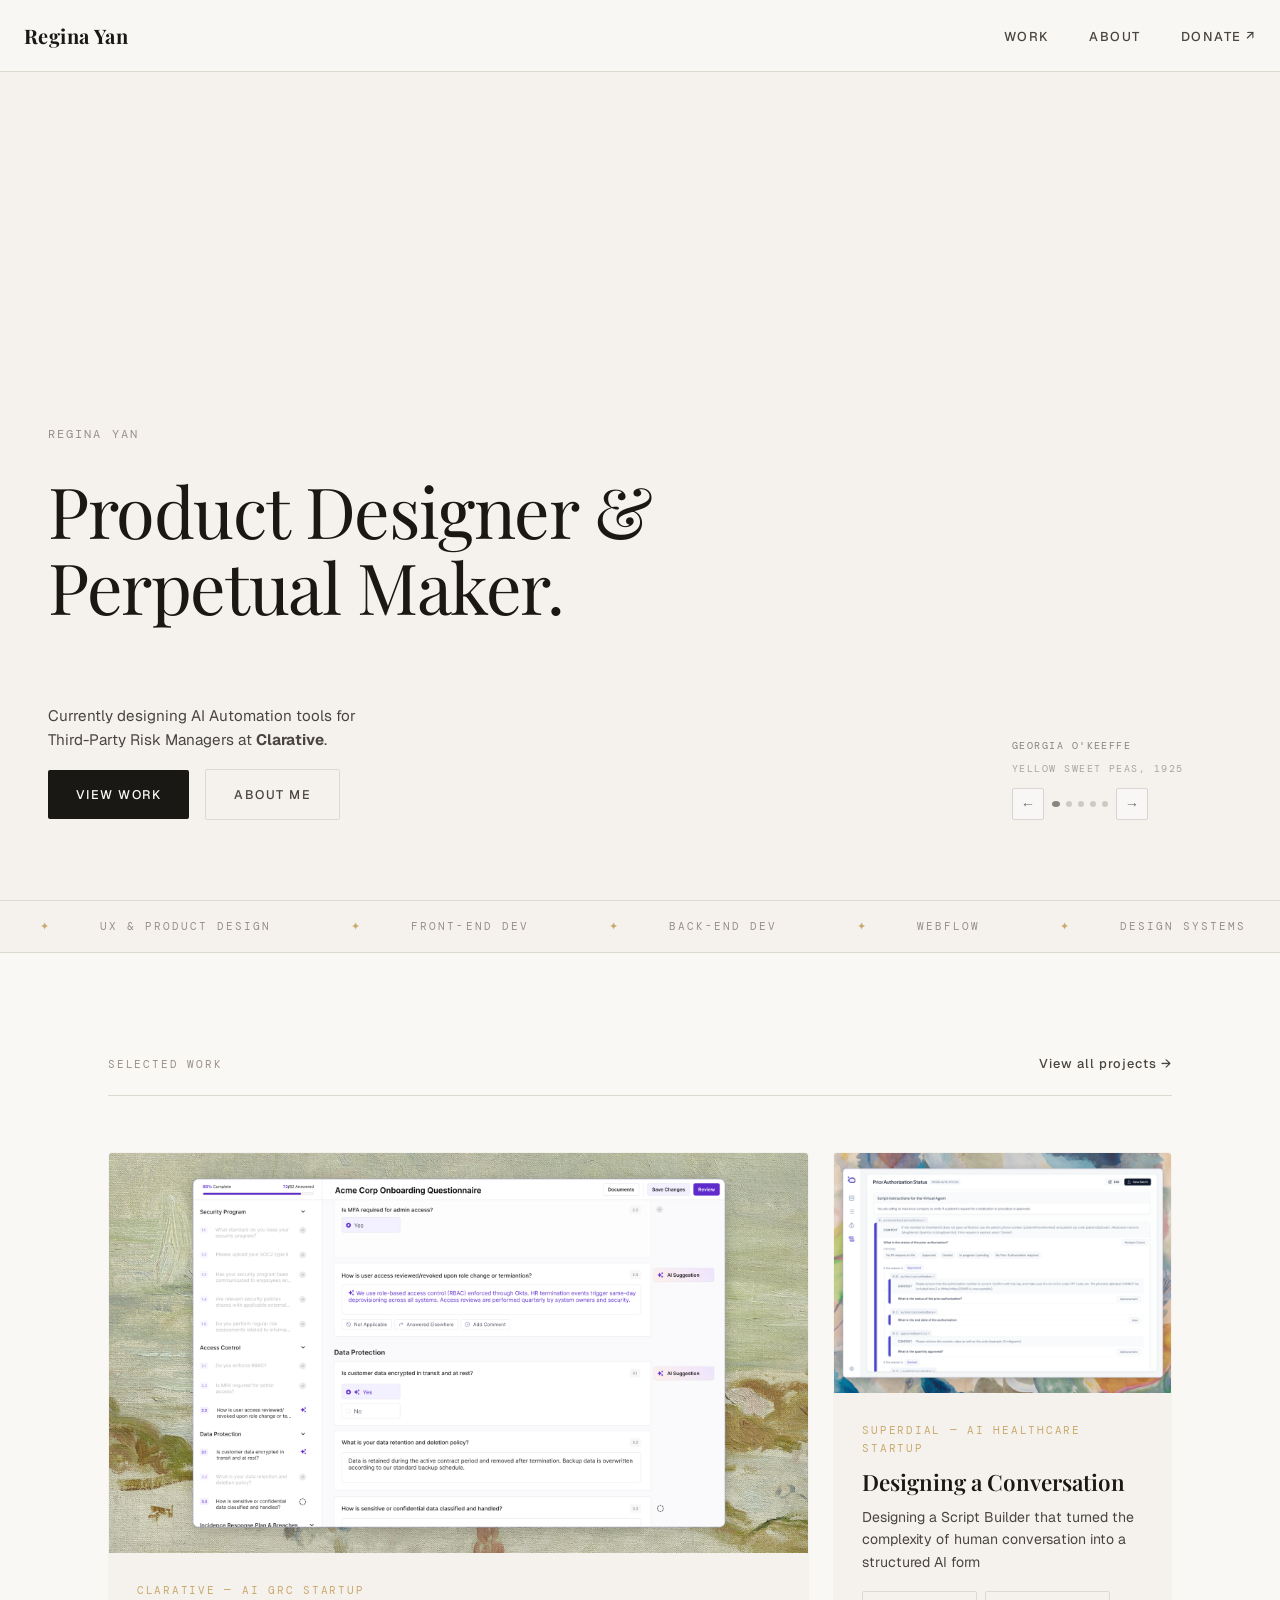
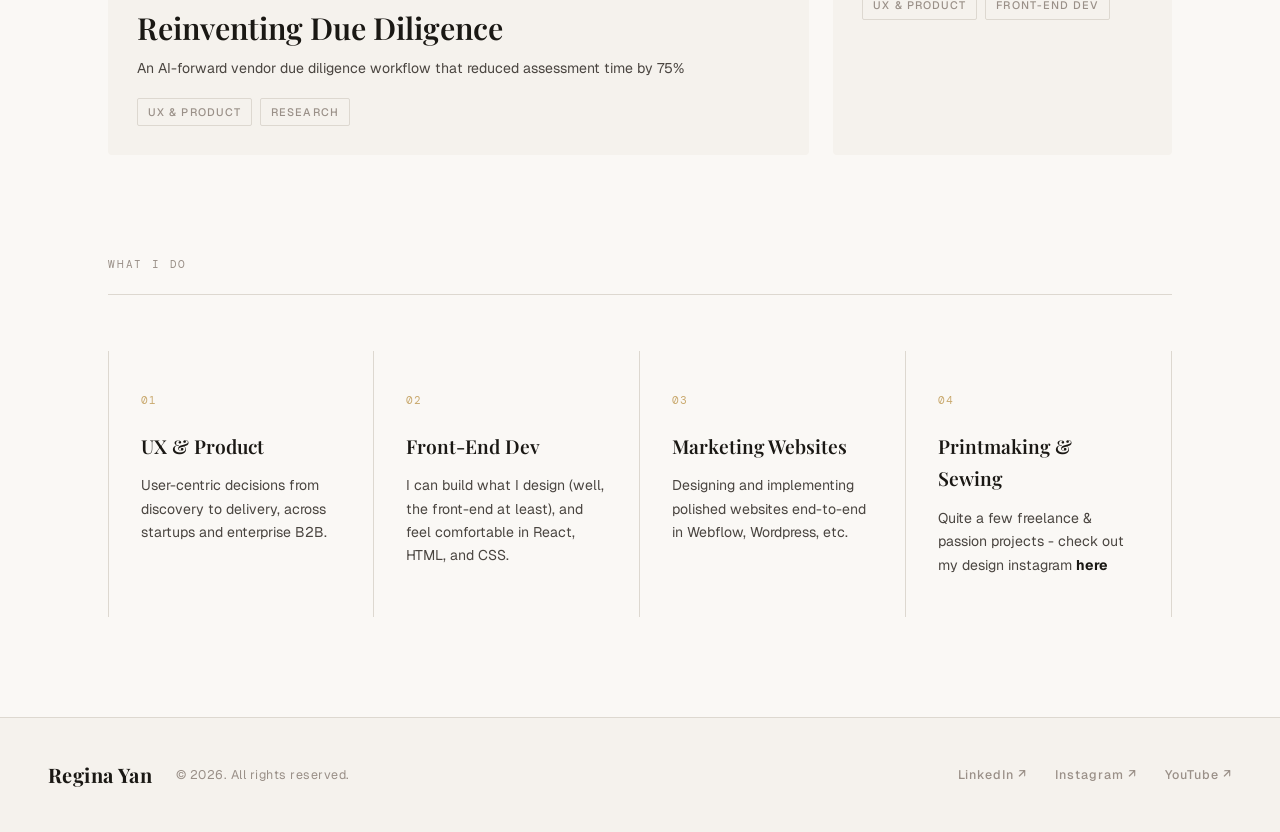
==== commit 480ca250: "adding tour de fun" ====
--- a/index.html
+++ b/index.html
@@ -15,9 +15,10 @@
   <nav class="nav">
     <a href="index.html" class="nav-logo">Regina Yan</a>
     <ul class="nav-links">
-      <li><a href="index.html" class="nav-link active">Home</a></li>
       <li><a href="work.html" class="nav-link">Work</a></li>
       <li><a href="about.html" class="nav-link">About</a></li>
+      <li><a href="tourdefun.html" class="nav-link" target="_blank">
+         Donate ↗</a></li>
     </ul>
   </nav>
 
@@ -355,10 +356,10 @@
         const bs = [];
         for (let i = 0; i < count; i++) {
           bs.push({
-            spread: (Math.random() - .5) * 28,
+            spread: (Math.random() - .5) * 48,
             offset: (Math.random() - .5) * 16,
-            alpha:  0.06 + Math.random() * 0.14,
-            width:  1.2  + Math.random() * 3.0,
+            alpha:  0.06 + Math.random() * 0.24,
+            width:  1.2  + Math.random() * 8.0,
             phase:  Math.random() * Math.PI * 2
           });
         }
--- a/style.css
+++ b/style.css
@@ -201,7 +201,7 @@
     width:100%;
   }
   .btn-painting{
-    background:rgba(250,248,245,0.7);
+    background:rgba(250,248,245,0.9);
     border:1px solid rgba(26,24,20,0.15);
     border-radius:2px;
     width:32px;
@@ -220,6 +220,373 @@
     gap:6px;
     align-items:center;
   }
+  /* ---- DONATE-SPECIFIC STYLES ---- */
+  .donate-hero-img {
+    width: 100%;
+    max-height: 520px;
+    object-fit: cover;
+    object-position: top;
+    border-radius: 4px;
+    display: block;
+  }
+
+  .donate-intro {
+    display: grid;
+    grid-template-columns: 1fr 1fr;
+    gap: 64px;
+    align-items: start;
+    margin-bottom: 0;
+  }
+
+  .donate-intro-text h2 {
+    font-family: var(--font-display);
+    font-size: clamp(1.6rem, 3vw, 2.4rem);
+    font-weight: 400;
+    line-height: 1.2;
+    letter-spacing: -0.02em;
+    margin-bottom: 20px;
+  }
+
+  .donate-intro-text h2 em {
+    font-style: italic;
+    color: var(--ink-mid);
+  }
+
+  .donate-intro-text p {
+    color: var(--ink-mid);
+    font-size: 0.95rem;
+    line-height: 1.75;
+    margin-bottom: 16px;
+  }
+
+  .donate-steps {
+    background: var(--cream);
+    border: 1px solid var(--rule);
+    border-radius: 4px;
+    padding: 36px;
+  }
+
+  .donate-steps h3 {
+    font-family: var(--font-mono);
+    font-size: 0.68rem;
+    letter-spacing: 0.16em;
+    text-transform: uppercase;
+    color: var(--ink-light);
+    margin-bottom: 28px;
+  }
+
+  .donate-step {
+    display: flex;
+    gap: 20px;
+    margin-bottom: 28px;
+    padding-bottom: 28px;
+    border-bottom: 1px solid var(--rule);
+  }
+
+  .donate-step:last-child {
+    margin-bottom: 0;
+    padding-bottom: 0;
+    border-bottom: none;
+  }
+
+  .donate-step-num {
+    font-family: var(--font-display);
+    font-size: 1.5rem;
+    font-weight: 700;
+    color: var(--accent);
+    line-height: 1;
+    flex-shrink: 0;
+    width: 28px;
+  }
+
+  .donate-step-body p {
+    font-size: 0.9rem;
+    color: var(--ink-mid);
+    line-height: 1.65;
+  }
+
+  .donate-step-body p + p {
+    margin-top: 8px;
+  }
+
+  .donate-step-body .link {
+    color: var(--ink);
+    text-decoration: underline;
+    text-decoration-color: var(--accent);
+    text-underline-offset: 3px;
+    transition: color 0.2s;
+  }
+
+  .donate-step-body .link:hover {
+    color: var(--accent);
+  }
+
+  .donate-url {
+    font-family: var(--font-mono);
+    font-size: 0.75rem;
+    color: var(--accent);
+    background: var(--paper);
+    border: 1px solid var(--rule);
+    padding: 8px 12px;
+    border-radius: 2px;
+    display: inline-block;
+    margin-top: 8px;
+    letter-spacing: 0.04em;
+    transition: all 0.2s;
+  }
+  .donate-url:hover{
+    background: var(--cream);
+  }
+
+  /* ---- REWARDS GRID ---- */
+  .rewards-grid {
+    display: grid;
+    grid-template-columns: repeat(3, 1fr);
+    gap: 24px;
+  }
+  .rewards-grid-2 {
+    display: grid;
+    grid-template-columns: repeat(2, 1fr);
+    gap: 24px;
+  }
+
+  .reward-card {
+    border: 1px solid var(--rule);
+    border-radius: 4px;
+    overflow: hidden;
+    background: var(--paper);
+    transition: border-color 0.2s;
+  }
+
+  .reward-card:hover {
+    border-color: var(--accent);
+  }
+
+  .reward-card-imgs {
+    background: var(--cream);
+    display: flex;
+    gap: 0;
+  }
+
+  .reward-card-imgs img {
+    width: 100%;
+    height: 220px;
+    object-fit: cover;
+    flex: 1;
+  }
+
+  .reward-card-imgs.multi-img img {
+    height: 180px;
+  }
+
+  .reward-card-body {
+    padding: 28px;
+  }
+
+  .reward-tier {
+    font-family: var(--font-mono);
+    font-size: 0.65rem;
+    letter-spacing: 0.18em;
+    text-transform: uppercase;
+    color: var(--accent);
+    margin-bottom: 10px;
+    display: block;
+  }
+
+  .reward-name {
+    font-family: var(--font-display);
+    font-size: 1.3rem;
+    font-weight: 600;
+    color: var(--ink);
+    margin-bottom: 12px;
+    line-height: 1.2;
+  }
+
+  .reward-desc {
+    font-size: 0.88rem;
+    color: var(--ink-mid);
+    line-height: 1.65;
+    margin-bottom: 16px;
+  }
+
+  .reward-note {
+    font-family: var(--font-mono);
+    font-size: 0.65rem;
+    letter-spacing: 0.1em;
+    text-transform: uppercase;
+    color: var(--ink-light);
+  }
+
+  /* ---- STATE CARDS SUBGRID ---- */
+  .state-cards-grid {
+    display: grid;
+    grid-template-columns: repeat(5, 1fr);
+    gap: 16px;
+    margin-top: 40px;
+  }
+  .linoleum-cards-grid {
+    display: grid;
+    grid-template-columns: repeat(2, 1fr);
+    gap: 16px;
+    margin-top: 40px;
+  }
+
+  .state-card {
+    border: 1px solid var(--rule);
+    border-radius: 4px;
+    overflow: hidden;
+    background: var(--paper);
+    transition: border-color 0.2s;
+  }
+
+  .state-card:hover {
+    border-color: var(--accent);
+  }
+
+  .state-card img {
+    width: 100%;
+    height: 140px;
+    object-fit: cover;
+  }
+
+  .state-card-label {
+    padding: 14px 16px;
+  }
+
+  .state-card-name {
+    font-family: var(--font-display);
+    font-size: 0.95rem;
+    font-weight: 600;
+    color: var(--ink);
+    display: block;
+    margin-bottom: 4px;
+  }
+
+  .state-card-trail {
+    font-size: 0.78rem;
+    color: var(--ink-light);
+  }
+
+  .donate-note {
+    margin-top: 40px;
+    padding: 24px 32px;
+    background: var(--cream);
+    border-left: 2px solid var(--accent);
+    border-radius: 0 4px 4px 0;
+    font-size: 0.9rem;
+    color: var(--ink-mid);
+    line-height: 1.7;
+  }
+  .faq-list { border-top: 1px solid var(--rule); }
+  .faq-item { border-bottom: 1px solid var(--rule); }
+  .faq-question {
+    width: 100%;
+    background: none;
+    border: none;
+    padding: 24px 0;
+    display: flex;
+    justify-content: space-between;
+    align-items: center;
+    gap: 24px;
+    cursor: pointer;
+    text-align: left;
+  }
+  .faq-question-text {
+    font-family: var(--font-display);
+    font-size: 1.05rem;
+    font-weight: 400;
+    color: var(--ink);
+    line-height: 1.3;
+  }
+  .faq-icon {
+    flex-shrink: 0;
+    width: 20px;
+    height: 20px;
+    position: relative;
+    color: var(--accent);
+  }
+  .faq-icon::before, .faq-icon::after {
+    content: '';
+    position: absolute;
+    background: currentColor;
+    border-radius: 1px;
+    transition: transform 0.25s ease, opacity 0.25s ease;
+  }
+  .faq-icon::before { width: 100%; height: 1.5px; top: 50%; left: 0; transform: translateY(-50%); }
+  .faq-icon::after  { width: 1.5px; height: 100%; left: 50%; top: 0; transform: translateX(-50%); }
+  .faq-item.open .faq-icon::after { transform: translateX(-50%) rotate(90deg); opacity: 0; }
+  .faq-answer { display: grid; grid-template-rows: 0fr; transition: grid-template-rows 0.28s ease; }
+  .faq-item.open .faq-answer { grid-template-rows: 1fr; }
+  .faq-answer-inner { overflow: hidden; }
+  .faq-answer-inner p { font-size: 0.93rem; color: var(--ink-mid); line-height: 1.75; padding-bottom: 24px; max-width: 680px; }
+  .faq-answer-inner p + p { margin-top: 10px; }
+  .faq-answer-inner a { color: var(--ink); text-decoration: underline; text-decoration-color: var(--accent); text-underline-offset: 3px; transition: color 0.2s; }
+  .faq-answer-inner a:hover { color: var(--accent); }
+
+  .progress-amounts {
+    display: flex;
+    justify-content: space-between;
+    align-items: baseline;
+    margin-bottom: 12px;
+  }
+  .progress-raised {
+    font-family: var(--font-display);
+    font-size: 1.6rem;
+    font-weight: 600;
+    color: var(--ink);
+    letter-spacing: -0.02em;
+  }
+  .progress-goal {
+    font-family: var(--font-mono);
+    font-size: 0.72rem;
+    letter-spacing: 0.1em;
+    color: var(--ink-light);
+    text-transform: uppercase;
+  }
+  .progress-track {
+    width: 100%;
+    height: 6px;
+    background: var(--rule);
+    border-radius: 99px;
+    overflow: hidden;
+    margin-bottom: 14px;
+  }
+  .progress-fill {
+    height: 100%;
+    background: var(--accent);
+    border-radius: 99px;
+    width: 0%;
+    transition: width 1s cubic-bezier(0.4, 0, 0.2, 1);
+  }
+  .progress-note {
+    font-size: 0.8rem;
+    color: var(--ink-light);
+    line-height: 1.5;
+    margin: 0;
+  }
+
+  .announce-banner {
+    background: var(--accent);
+    color: var(--ink);
+    text-align: center;
+    padding: 10px 24px;
+    font-size: 0.82rem;
+    line-height: 1.5;
+    letter-spacing: 0.02em;
+    position: relative;
+    z-index: 101;
+  }
+  .announce-banner a {
+    color: var(--ink);
+    font-weight: 600;
+    text-decoration: underline;
+    text-underline-offset: 3px;
+    transition: opacity 0.2s;
+  }
+  .announce-banner a:hover {
+    opacity: 0.7;
+  }
+
   /* ---- BUTTONS ---- */
   .btn {
     display: inline-flex;
@@ -983,7 +1350,8 @@
      ============================================ */
 
   @media (max-width: 768px) {
-
+    .donate-intro { grid-template-columns: 1fr; gap: 40px; }
+    .donate-hero-img { max-height: 260px; }
     /* Remove paintbrush cursor on mobile */
     .hero {
       cursor: auto !important;
@@ -1026,6 +1394,12 @@
     .cards-grid {
       grid-template-columns: 1fr;
     }
+    .donate-steps {
+      padding: 1rem;
+    }
+    .donate-step{
+      flex-direction: column;
+    }
     .card {
       grid-column: span 1;
     }
@@ -1126,7 +1500,25 @@
     .case-cover img {
       width: 100%;
     }
-
+    .donate-intro {
+      grid-template-columns: 1fr;
+      gap: 40px;
+    }
+    .rewards-grid {
+      grid-template-columns: 1fr;
+    }
+    .rewards-grid-2 {
+      grid-template-columns: 1fr;
+    }
+    .state-cards-grid {
+      grid-template-columns: repeat(2, 1fr);
+    }
+    .linoleum-cards-grid {
+      grid-template-columns: repeat(1, 1fr);
+    }
+    .donate-hero-img {
+      max-height: 260px;
+    }
     /* FOOTER */
     .footer {
       flex-direction: column;
@@ -1146,7 +1538,19 @@
      ============================================ */
 
   @media (min-width: 769px) and (max-width: 1024px) {
-
+    .donate-intro {
+      grid-template-columns: 1fr;
+      gap: 48px;
+    }
+    .rewards-grid {
+      grid-template-columns: 1fr 1fr;
+    }
+    .rewards-grid-2 {
+      grid-template-columns: 1fr 1fr;
+    }
+    .state-cards-grid {
+      grid-template-columns: repeat(3, 1fr);
+    }
     .nav {
       padding: 0 32px;
     }
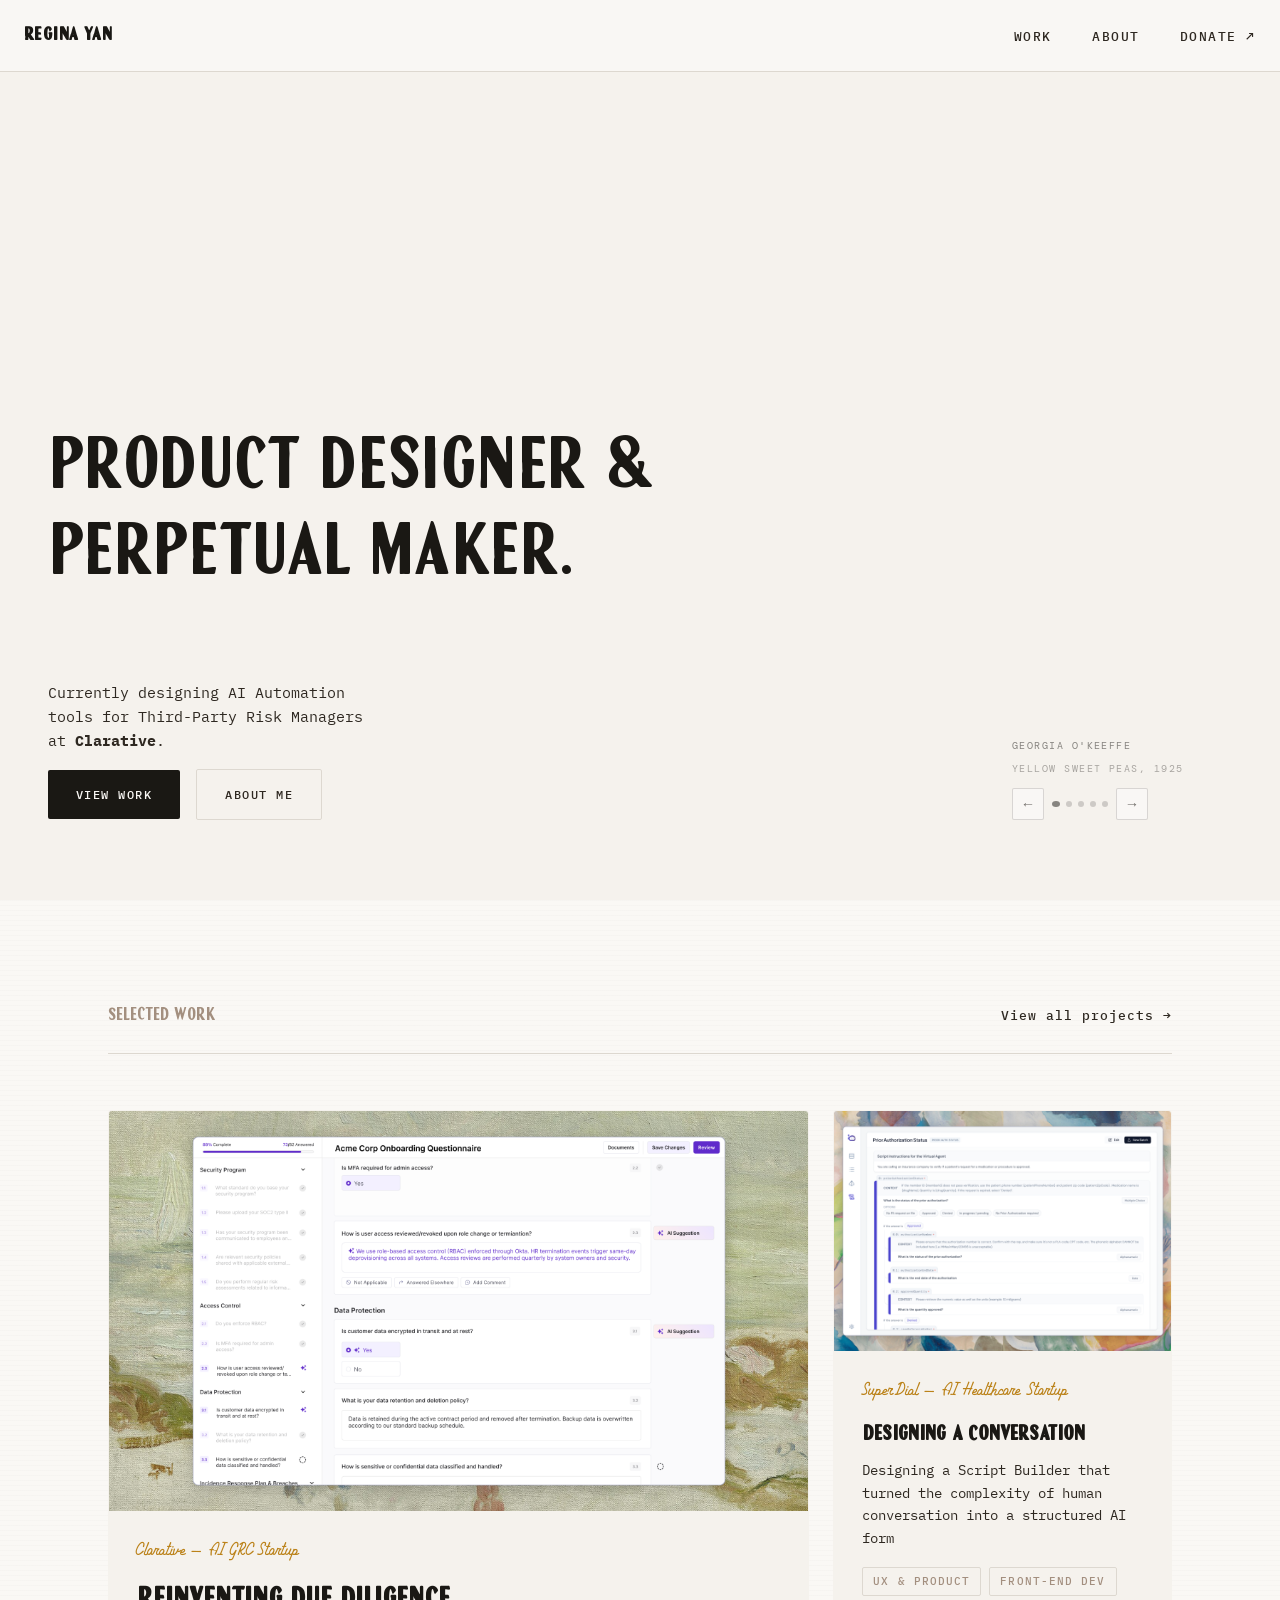
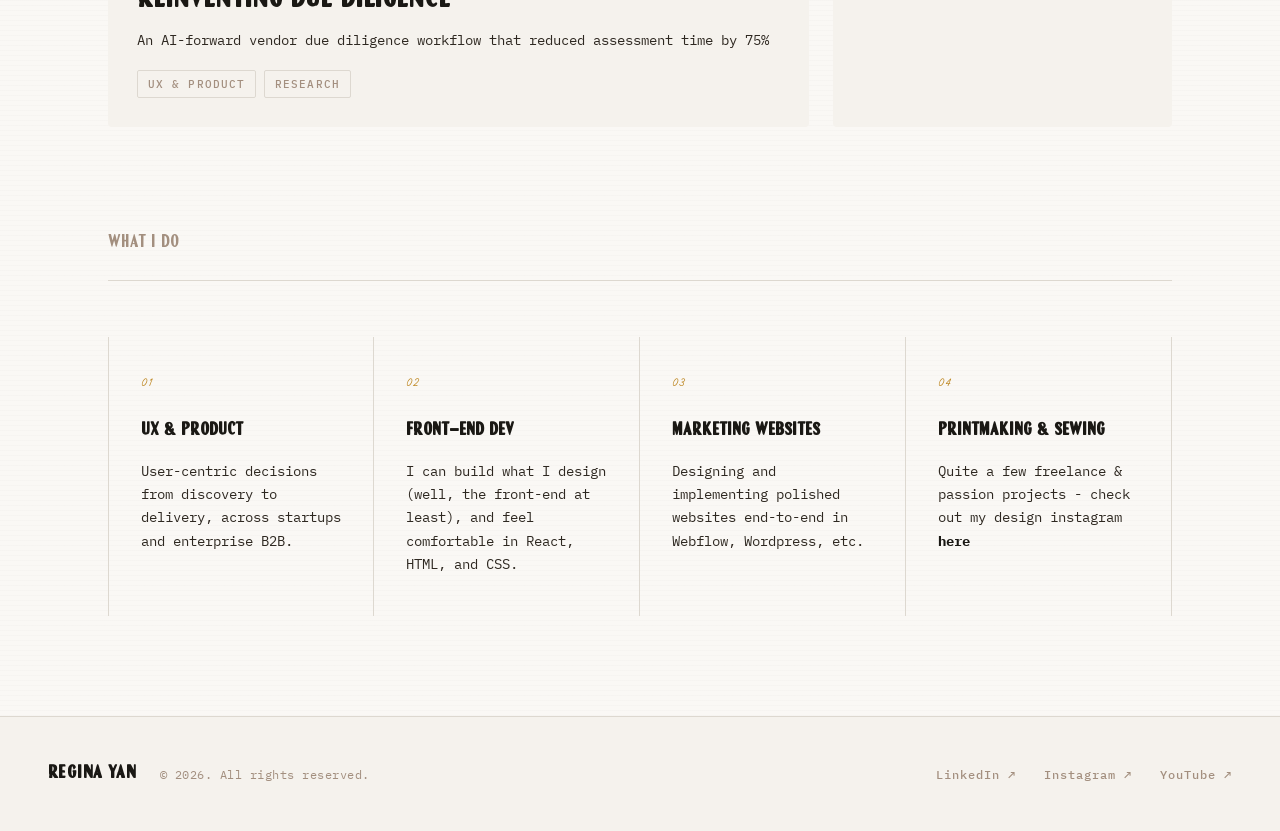
==== commit 94b74904: "updating fonts" ====
--- a/index.html
+++ b/index.html
@@ -8,6 +8,8 @@
   <link rel="preconnect" href="https://fonts.gstatic.com" crossorigin />
   <link href="https://fonts.googleapis.com/css2?family=Playfair+Display:ital,wght@0,400;0,600;0,700;1,400;1,600&family=Geist:wght@300;400;500&family=DM+Mono:wght@400&display=swap" rel="stylesheet" />
   <link rel="stylesheet" href="style.css" />
+  <link href="https://fonts.googleapis.com/css2?family=IBM+Plex+Mono:ital,wght@0,100;0,200;0,300;0,400;0,500;0,600;0,700;1,100;1,200;1,300;1,400;1,500;1,600;1,700&display=swap" rel="stylesheet">
+  <link href="https://fonts.googleapis.com/css2?family=IBM+Plex+Mono:ital,wght@0,100;0,200;0,300;0,400;0,500;0,600;0,700;1,100;1,200;1,300;1,400;1,500;1,600;1,700&display=swap" rel="stylesheet">
   <link rel="icon" type="image/svg+xml" href="assets/favicon.svg" />
 </head>
 <body>
@@ -36,7 +38,7 @@
     <canvas id="oil-canvas" style="position:absolute;inset:0;width:100%;height:100%;z-index:1;pointer-events:none;"></canvas>
 
     <!-- Hero text -->
-    <p class="hero-eyebrow" style="position:relative;z-index:2;">Regina Yan</p>
+    <!-- <p class="hero-eyebrow" style="position:relative;z-index:2;">Regina Yan</p> -->
     <h1 class="hero-headline" style="position:relative;z-index:2;">
       Product Designer & Perpetual Maker.
     </h1>
@@ -65,7 +67,7 @@
   </section>
 
   <!-- MARQUEE -->
-  <div class="marquee-strip">
+  <!-- <div class="marquee-strip">
     <div class="marquee-track">
       <span class="marquee-item"><span>✦</span> UX & Product Design</span>
       <span class="marquee-item"><span>✦</span> Front-End Dev</span>
@@ -82,7 +84,7 @@
       <span class="marquee-item"><span>✦</span> Illustration</span>
       <span class="marquee-item"><span>✦</span> Startups & Enterprise</span>
     </div>
-  </div>
+  </div> -->
 
   <!-- FEATURED WORK -->
   <section class="section">
--- a/style.css
+++ b/style.css
@@ -1,20 +1,33 @@
-/* ============================================
-   PORTFOLIO — Refined Editorial Style
-   ============================================ */
+
+   @font-face {
+    font-family: 'Benditos';
+    src: url('assets/TAYBenditos.woff2') format('woff2');
+    font-weight: normal;
+    font-style: normal;
+    font-display: swap;
+  }
+
+  @font-face {
+    font-family: 'Jelly Habit';
+    src: url('assets/TAYJellyHabitRegular.woff2') format('woff2');
+    font-weight: normal;
+    font-style: normal;
+    font-display: swap;
+  }
 
    :root {
     --cream:     #f5f2ed;
     --paper:     #faf8f5;
     --ink:       #1a1814;
-    --ink-mid:   #4a4540;
-    --ink-light: #9a9088;
-    --accent:    #c9a96e;       /* warm gold */
+    --ink-mid:   #2e2821;
+    --ink-light: #a38f7f;
+    --accent:    #bb8219;       /* warm gold */
     --accent-soft: #e8d9be;
     --rule:      #ddd8d0;
   
-    --font-display: 'Playfair Display', Georgia, serif;
-    --font-body:    'Geist', sans-serif;
-    --font-mono:    'DM Mono', monospace;
+    --font-display: 'Benditos', Georgia, serif;
+    --font-body:    'IBM Plex Mono', sans-serif;
+    --font-mono:    'Jelly Habit', monospace;
   
     --max-w: 1160px;
     --nav-h: 72px;
@@ -24,7 +37,14 @@
   *, *::before, *::after { box-sizing: border-box; margin: 0; padding: 0; }
   html { scroll-behavior: smooth; }
   body {
-    background: var(--paper);
+    background-color: var(--paper);
+    background-image: repeating-linear-gradient(
+      to bottom,
+      rgba(26, 24, 20, 0.015),
+      rgba(26, 24, 20, 0.015) 1px,
+      transparent 1px,
+      transparent 5px
+    );
     color: var(--ink);
     font-family: var(--font-body);
     font-size: 16px;
@@ -124,11 +144,11 @@
   
   .hero-headline {
     font-family: var(--font-display);
-    font-size: clamp(2.4rem, 5.5vw, 5rem);
+    font-size: clamp(2.4rem, 6.5vw, 5rem);
     font-weight: 400;
     line-height: 1.08;
     letter-spacing: -0.02em;
-    max-width: 900px;
+    max-width: 700px;
     animation: fadeUp 0.9s 0.1s ease both;
     margin-bottom: 20px;
   }
@@ -267,10 +287,10 @@
   }
 
   .donate-steps h3 {
-    font-family: var(--font-mono);
-    font-size: 0.68rem;
-    letter-spacing: 0.16em;
-    text-transform: uppercase;
+    font-family: var(--font-display);
+    font-size: 1rem;
+    /* letter-spacing: 0.16em; */
+    /* text-transform: uppercase; */
     color: var(--ink-light);
     margin-bottom: 28px;
   }
@@ -322,7 +342,7 @@
   }
 
   .donate-url {
-    font-family: var(--font-mono);
+    font-family: var(--font-body);
     font-size: 0.75rem;
     color: var(--accent);
     background: var(--paper);
@@ -358,10 +378,6 @@
     transition: border-color 0.2s;
   }
 
-  .reward-card:hover {
-    border-color: var(--accent);
-  }
-
   .reward-card-imgs {
     background: var(--cream);
     display: flex;
@@ -537,7 +553,7 @@
     letter-spacing: -0.02em;
   }
   .progress-goal {
-    font-family: var(--font-mono);
+    font-family: var(--font-body);
     font-size: 0.72rem;
     letter-spacing: 0.1em;
     color: var(--ink-light);
@@ -677,10 +693,10 @@
   }
   
   .section-tag {
-    font-family: var(--font-mono);
-    font-size: 0.7rem;
-    letter-spacing: 0.16em;
-    text-transform: uppercase;
+    font-family: var(--font-display);
+    font-size: 1.2rem;
+    /* letter-spacing: 0.16em; */
+    /* text-transform: uppercase; */
     color: var(--ink-light);
   }
   
@@ -738,9 +754,9 @@
   }
   .card-company {
     font-family: var(--font-mono);
-    font-size: 0.68rem;
-    letter-spacing: 0.16em;
-    text-transform: uppercase;
+    font-size: 1.2rem;
+    /* letter-spacing: 0.16em; */
+    /* text-transform: uppercase; */
     color: var(--accent);
     display: block;
     margin-bottom: 10px;
@@ -815,11 +831,26 @@
     max-width: var(--max-w);
     margin: 0 auto;
   }
+  .grain-section {
+    position: relative;
+    background-color: #F9F2E6;
+  }
+  
+  .grain-section::before {
+    content: '';
+    position: absolute;
+    inset: 0;
+    background-image: url("data:image/svg+xml,%3Csvg xmlns='http://www.w3.org/2000/svg' width='200' height='200'%3E%3Cfilter id='n'%3E%3CfeTurbulence type='fractalNoise' baseFrequency='0.35' numOctaves='2' stitchTiles='stitch'/%3E%3CfeColorMatrix type='saturate' values='0'/%3E%3CfeComponentTransfer%3E%3CfeFuncA type='discrete' tableValues='0 0.5 0 0.5 0 0.5 0 0.5 0.5'/%3E%3C/feComponentTransfer%3E%3C/filter%3E%3Crect width='100%25' height='100%25' filter='url(%23n)'/%3E%3C/svg%3E");
+    background-size: 300px 300px;
+    opacity: 0.45;
+    mix-blend-mode: multiply;
+    pointer-events: none;
+  }
   .page-eyebrow {
     font-family: var(--font-mono);
-    font-size: 0.72rem;
-    letter-spacing: 0.18em;
-    text-transform: uppercase;
+    font-size: 2rem;
+    /* letter-spacing: 0.18em; */
+    /* text-transform: uppercase; */
     color: var(--ink-light);
     display: block;
     margin-bottom: 24px;
@@ -831,6 +862,9 @@
     line-height: 1.1;
     letter-spacing: -0.015em;
     max-width: 780px;
+  }
+  #about-page-title{
+    color: var(--accent);
   }
   .page-title em {
     font-style: italic;
@@ -853,16 +887,16 @@
     justify-content: space-between;
     margin-top: 14px;
     font-family: var(--font-mono);
-    font-size: 0.68rem;
-    letter-spacing: 0.1em;
-    color: var(--ink-light);
-    text-transform: uppercase;
+    font-size: 1.2rem;
+    /* letter-spacing: 0.1em; */
+    color: var(--ink-light);
+    /* text-transform: uppercase; */
   }
   .about-lead {
     font-family: var(--font-display);
-    font-size: 1.5rem !important;
+    font-size: 1.8rem !important;
     font-weight: 400;
-    line-height: 1.45;
+    /* line-height: 1; */
     margin-bottom: 28px;
   }
   .about-text p {
@@ -936,10 +970,10 @@
   }
   .timeline-date {
     font-family: var(--font-mono);
-    font-size: 0.72rem;
-    letter-spacing: 0.1em;
-    color: var(--ink-light);
-    text-transform: uppercase;
+    font-size: 1rem;
+    /* letter-spacing: 0.1em; */
+    color: var(--ink-light);
+    /* text-transform: uppercase; */
     display: block;
     margin-bottom: 6px;
     padding-top: 4px;
@@ -1000,9 +1034,9 @@
   }
   .work-card-company {
     font-family: var(--font-mono);
-    font-size: 0.68rem;
-    letter-spacing: 0.16em;
-    text-transform: uppercase;
+    font-size: 1.2rem;
+    /* letter-spacing: 0.16em; */
+    /* text-transform: uppercase; */
     color: var(--accent);
   }
   .work-card-year {
@@ -1012,7 +1046,7 @@
   }
   .work-card-title {
     font-family: var(--font-display);
-    font-size: 1.5rem;
+    font-size: 1.8rem;
     font-weight: 600;
     line-height: 1.2;
   }
@@ -1096,9 +1130,9 @@
   }
   .case-meta-label {
     font-family: var(--font-mono);
-    font-size: 0.65rem;
-    letter-spacing: 0.16em;
-    text-transform: uppercase;
+    font-size: 1.2rem;
+    /* letter-spacing: 0.16em; */
+    /* text-transform: uppercase; */
     color: var(--ink-light);
   }
   .case-meta-val {
@@ -1152,7 +1186,7 @@
     padding: 80px 48px;
   }
   .case-body h2 {
-    font-family: var(--font-body);
+    font-family: var(--font-display);
     font-size: 1.6rem;
     font-weight: 600;
     margin: 56px 0 18px;
@@ -1250,9 +1284,9 @@
   }
   .case-stat-label {
     font-family: var(--font-mono);
-    font-size: 0.68rem;
-    letter-spacing: 0.12em;
-    text-transform: uppercase;
+    font-size: 1.2rem;
+    /* letter-spacing: 0.12em; */
+    /* text-transform: uppercase; */
     color: var(--ink-light);
   }
   
